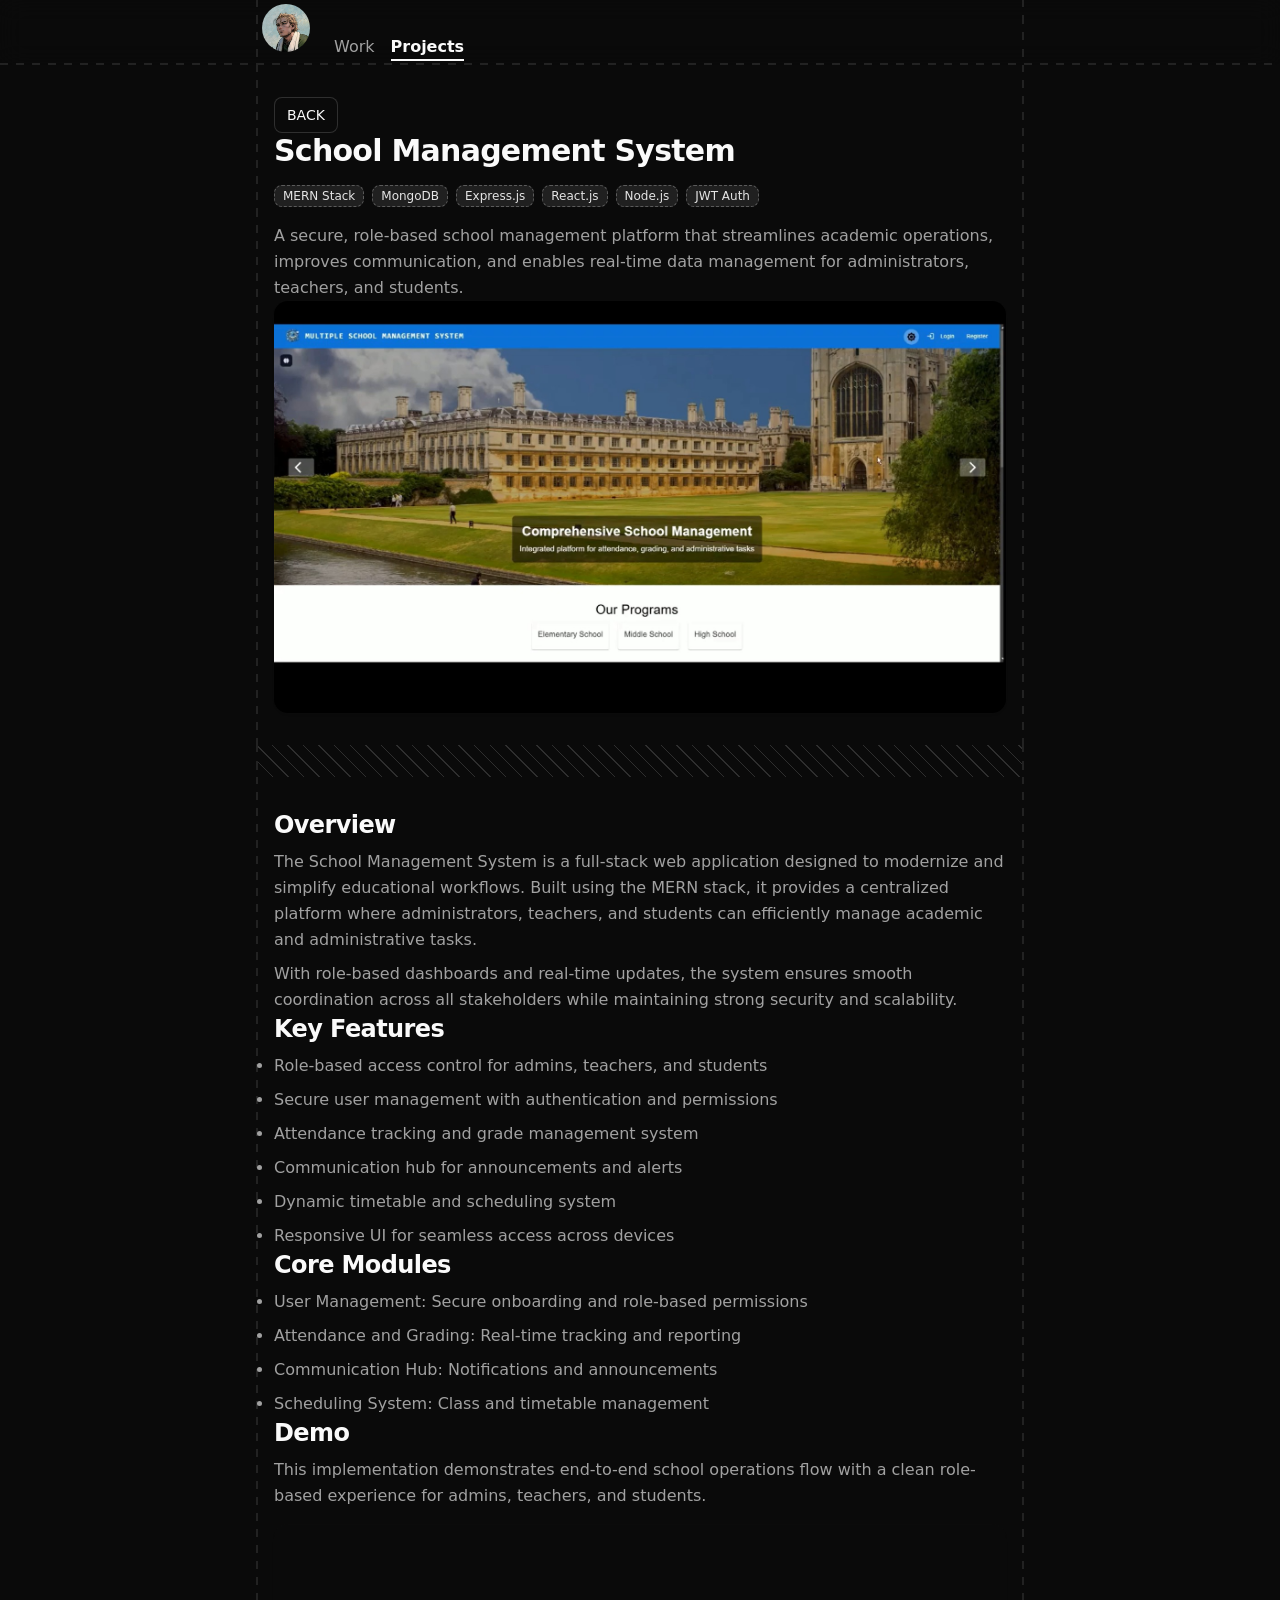
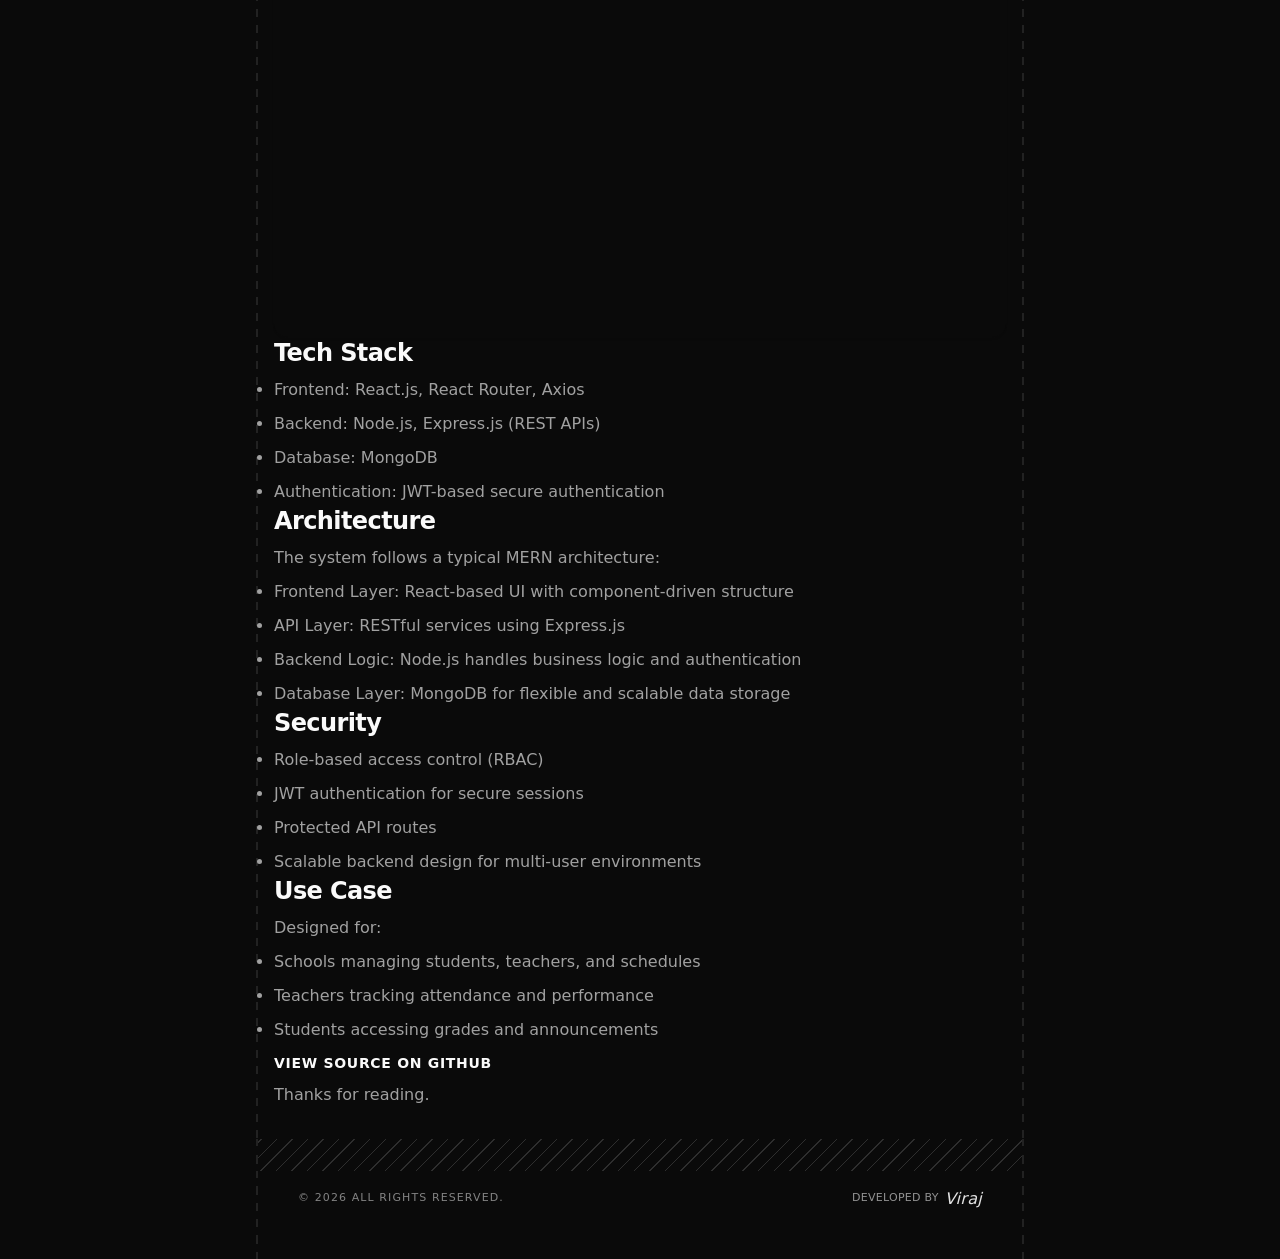
==== school-management-system.html @ d3601e96 "h" ====
﻿<!doctype html>
<html lang="en" class="dark">
<head>
  <meta charset="UTF-8" />
  <meta name="viewport" content="width=device-width, initial-scale=1.0" />
  <title>School Management System | Case Study</title>
  <link rel="stylesheet" href="./_next/static/chunks/a0b381fa0782d30a.css" />
</head>
<body class="font-mono">
  <nav class="bg-background/60 sticky top-0 z-50 w-full font-mono backdrop-blur-md">
    <div class="mx-auto max-w-3xl flex items-center justify-between p-1 md:items-baseline" style="border-left-width:2px;border-right-width:2px;border-left-style:solid;border-right-style:solid;border-image:repeating-linear-gradient(180deg,var(--border) 0 8px,transparent 8px 16px) 1">
      <div class="typography not-typography:max-w-none flex items-baseline gap-6">
        <a aria-label="Home" class="not-typography h-12 w-12 overflow-hidden rounded-full" href="./index.html">
          <img alt="Profile picture" width="45" height="45" decoding="async" class="h-full w-full object-cover" style="color:transparent" src="./Thorfinn%20(1).jpg" />
        </a>
        <div class="not-typography hidden items-center gap-4 md:flex">
          <a class="hover:text-foreground/80 relative text-base no-underline transition-colors text-muted-foreground" href="./work.html">Work</a>
          <a class="hover:text-foreground/80 relative text-base no-underline transition-colors text-foreground font-semibold" href="./index.html">Projects<span class="bg-foreground absolute -bottom-0.5 left-0 h-0.5 w-full"></span></a>
        </div>
      </div>
    </div>
    <div class="shrink-0 w-full" style="border-width:1px;border-style:solid;border-image:repeating-linear-gradient(90deg,var(--color-border) 0 8px,transparent 8px 16px) 1"></div>
  </nav>

  <main class="font-mono">
    <div class="mx-auto max-w-3xl p-4" style="border-left-width:2px;border-right-width:2px;border-left-style:solid;border-right-style:solid;border-image:repeating-linear-gradient(180deg,var(--border) 0 8px,transparent 8px 16px) 1">
      <section class="py-4 space-y-6">
        <div class="flex flex-wrap items-center gap-3">
          <a class="inline-flex items-center justify-center whitespace-nowrap rounded-md text-sm font-medium border border-input bg-background hover:bg-accent hover:text-accent-foreground h-9 px-3" href="./index.html">BACK</a>
        </div>

        <div class="space-y-4">
          <h1 class="text-3xl font-bold tracking-tight">School Management System</h1>
          <div class="flex flex-wrap gap-2">
            <span class="inline-flex items-center rounded-md px-2 py-0.5 bg-primary/10 text-primary text-xs font-medium border-primary/30 border border-dashed">MERN Stack</span>
            <span class="inline-flex items-center rounded-md px-2 py-0.5 bg-primary/10 text-primary text-xs font-medium border-primary/30 border border-dashed">MongoDB</span>
            <span class="inline-flex items-center rounded-md px-2 py-0.5 bg-primary/10 text-primary text-xs font-medium border-primary/30 border border-dashed">Express.js</span>
            <span class="inline-flex items-center rounded-md px-2 py-0.5 bg-primary/10 text-primary text-xs font-medium border-primary/30 border border-dashed">React.js</span>
            <span class="inline-flex items-center rounded-md px-2 py-0.5 bg-primary/10 text-primary text-xs font-medium border-primary/30 border border-dashed">Node.js</span>
            <span class="inline-flex items-center rounded-md px-2 py-0.5 bg-primary/10 text-primary text-xs font-medium border-primary/30 border border-dashed">JWT Auth</span>
          </div>
          <p class="text-muted-foreground leading-relaxed">A secure, role-based school management platform that streamlines academic operations, improves communication, and enables real-time data management for administrators, teachers, and students.</p>
        </div>

        <div class="relative aspect-video overflow-hidden rounded-xl shadow-[0px_2px_3px_-1px_rgba(0,0,0,0.1),0px_1px_0px_0px_rgba(25,28,33,0.02),0px_0px_0px_1px_rgba(25,28,33,0.08)]">
          <img src="./WhatsApp%20Image%202026-04-07%20at%2018.15.05.jpeg" alt="School Management System" class="h-full w-full object-cover" />
        </div>
      </section>
    </div>

    <div class="mx-auto max-w-3xl p-4 relative" style="border-left-width:2px;border-right-width:2px;border-left-style:solid;border-right-style:solid;border-image:repeating-linear-gradient(180deg,var(--border) 0 8px,transparent 8px 16px) 1">
      <div class="absolute inset-0" style="background-image:repeating-linear-gradient(45deg, transparent, transparent 10px, currentcolor 10px, currentcolor 11px);opacity:0.15"></div>
    </div>

    <div class="mx-auto max-w-3xl p-4" style="border-left-width:2px;border-right-width:2px;border-left-style:solid;border-right-style:solid;border-image:repeating-linear-gradient(180deg,var(--border) 0 8px,transparent 8px 16px) 1">
      <section class="py-4 space-y-10">
        <div>
          <h2 class="text-2xl font-semibold tracking-tight">Overview</h2>
          <p class="text-muted-foreground mt-2 leading-relaxed">The School Management System is a full-stack web application designed to modernize and simplify educational workflows. Built using the MERN stack, it provides a centralized platform where administrators, teachers, and students can efficiently manage academic and administrative tasks.</p>
          <p class="text-muted-foreground mt-2 leading-relaxed">With role-based dashboards and real-time updates, the system ensures smooth coordination across all stakeholders while maintaining strong security and scalability.</p>
        </div>

        <div>
          <h2 class="text-2xl font-semibold tracking-tight">Key Features</h2>
          <ul class="text-muted-foreground mt-2 list-disc space-y-2 pl-5 leading-relaxed">
            <li>Role-based access control for admins, teachers, and students</li>
            <li>Secure user management with authentication and permissions</li>
            <li>Attendance tracking and grade management system</li>
            <li>Communication hub for announcements and alerts</li>
            <li>Dynamic timetable and scheduling system</li>
            <li>Responsive UI for seamless access across devices</li>
          </ul>
        </div>

        <div>
          <h2 class="text-2xl font-semibold tracking-tight">Core Modules</h2>
          <ul class="text-muted-foreground mt-2 list-disc space-y-2 pl-5 leading-relaxed">
            <li>User Management: Secure onboarding and role-based permissions</li>
            <li>Attendance and Grading: Real-time tracking and reporting</li>
            <li>Communication Hub: Notifications and announcements</li>
            <li>Scheduling System: Class and timetable management</li>
          </ul>
        </div>

        <div>
          <h2 class="text-2xl font-semibold tracking-tight">Demo</h2>
          <p class="text-muted-foreground mt-2 leading-relaxed">This implementation demonstrates end-to-end school operations flow with a clean role-based experience for admins, teachers, and students.</p>
          <div class="mt-4 relative aspect-video overflow-hidden rounded-xl shadow-[0px_2px_3px_-1px_rgba(0,0,0,0.1),0px_1px_0px_0px_rgba(25,28,33,0.02),0px_0px_0px_1px_rgba(25,28,33,0.08)]">
            <iframe
              class="h-full w-full"
              src="https://www.youtube.com/embed/QhekqdrBsCc"
              title="School Management System Demo"
              frameborder="0"
              allow="accelerometer; autoplay; clipboard-write; encrypted-media; gyroscope; picture-in-picture; web-share"
              allowfullscreen
              loading="lazy"
            ></iframe>
          </div>
        </div>

        <div>
          <h2 class="text-2xl font-semibold tracking-tight">Tech Stack</h2>
          <ul class="text-muted-foreground mt-2 list-disc space-y-2 pl-5 leading-relaxed">
            <li>Frontend: React.js, React Router, Axios</li>
            <li>Backend: Node.js, Express.js (REST APIs)</li>
            <li>Database: MongoDB</li>
            <li>Authentication: JWT-based secure authentication</li>
          </ul>
        </div>

        <div>
          <h2 class="text-2xl font-semibold tracking-tight">Architecture</h2>
          <p class="text-muted-foreground mt-2 leading-relaxed">The system follows a typical MERN architecture:</p>
          <ul class="text-muted-foreground mt-2 list-disc space-y-2 pl-5 leading-relaxed">
            <li>Frontend Layer: React-based UI with component-driven structure</li>
            <li>API Layer: RESTful services using Express.js</li>
            <li>Backend Logic: Node.js handles business logic and authentication</li>
            <li>Database Layer: MongoDB for flexible and scalable data storage</li>
          </ul>
        </div>

        <div>
          <h2 class="text-2xl font-semibold tracking-tight">Security</h2>
          <ul class="text-muted-foreground mt-2 list-disc space-y-2 pl-5 leading-relaxed">
            <li>Role-based access control (RBAC)</li>
            <li>JWT authentication for secure sessions</li>
            <li>Protected API routes</li>
            <li>Scalable backend design for multi-user environments</li>
          </ul>
        </div>

        <div>
          <h2 class="text-2xl font-semibold tracking-tight">Use Case</h2>
          <p class="text-muted-foreground mt-2 leading-relaxed">Designed for:</p>
          <ul class="text-muted-foreground mt-2 list-disc space-y-2 pl-5 leading-relaxed">
            <li>Schools managing students, teachers, and schedules</li>
            <li>Teachers tracking attendance and performance</li>
            <li>Students accessing grades and announcements</li>
          </ul>
        </div>

        <div class="pt-2">
          <a class="text-foreground hover:text-muted-foreground inline-flex items-center gap-2 text-sm font-bold tracking-wider uppercase decoration-2 underline-offset-4 hover:underline" href="https://github.com/vsu1833/MERN-institute-management" target="_blank" rel="noopener noreferrer">View Source on GitHub</a>
          <p class="text-muted-foreground mt-2">Thanks for reading.</p>
        </div>
      </section>
    </div>

    <div class="mx-auto max-w-3xl p-4 relative" style="border-left-width:2px;border-right-width:2px;border-left-style:solid;border-right-style:solid;border-image:repeating-linear-gradient(180deg,var(--border) 0 8px,transparent 8px 16px) 1">
      <div class="absolute inset-0" style="background-image:repeating-linear-gradient(-45deg, transparent, transparent 10px, currentcolor 10px, currentcolor 11px);opacity:0.15"></div>
    </div>

    <div class="mx-auto max-w-3xl p-4" style="border-left-width:2px;border-right-width:2px;border-left-style:solid;border-right-style:solid;border-image:repeating-linear-gradient(180deg,var(--border) 0 8px,transparent 8px 16px) 1">
      <footer class="text-muted-foreground flex flex-col items-center justify-between gap-4 px-4 pb-8 text-[11px] tracking-wide transition-colors md:flex-row md:px-6">
        <p class="tracking-widest uppercase opacity-80">© 2026 All rights reserved.</p>
        <div class="flex items-center gap-1.5 uppercase opacity-90 transition-opacity hover:opacity-100">
          <span class="font-light">Developed by</span>
          <span class="text-foreground text-[16px] font-medium capitalize italic">Viraj</span>
        </div>
      </footer>
    </div>
  </main>
</body>
</html>
---- _next/static/chunks/a0b381fa0782d30a.css ----
@layer properties{@supports (((-webkit-hyphens:none)) and (not (margin-trim:inline))) or ((-moz-orient:inline) and (not (color:rgb(from red r g b)))){*,:before,:after,::backdrop{--tw-translate-x:0;--tw-translate-y:0;--tw-translate-z:0;--tw-scale-x:1;--tw-scale-y:1;--tw-scale-z:1;--tw-rotate-x:initial;--tw-rotate-y:initial;--tw-rotate-z:initial;--tw-skew-x:initial;--tw-skew-y:initial;--tw-space-y-reverse:0;--tw-space-x-reverse:0;--tw-border-style:solid;--tw-gradient-position:initial;--tw-gradient-from:#0000;--tw-gradient-via:#0000;--tw-gradient-to:#0000;--tw-gradient-stops:initial;--tw-gradient-via-stops:initial;--tw-gradient-from-position:0%;--tw-gradient-via-position:50%;--tw-gradient-to-position:100%;--tw-leading:initial;--tw-font-weight:initial;--tw-tracking:initial;--tw-ordinal:initial;--tw-slashed-zero:initial;--tw-numeric-figure:initial;--tw-numeric-spacing:initial;--tw-numeric-fraction:initial;--tw-shadow:0 0 #0000;--tw-shadow-color:initial;--tw-shadow-alpha:100%;--tw-inset-shadow:0 0 #0000;--tw-inset-shadow-color:initial;--tw-inset-shadow-alpha:100%;--tw-ring-color:initial;--tw-ring-shadow:0 0 #0000;--tw-inset-ring-color:initial;--tw-inset-ring-shadow:0 0 #0000;--tw-ring-inset:initial;--tw-ring-offset-width:0px;--tw-ring-offset-color:#fff;--tw-ring-offset-shadow:0 0 #0000;--tw-outline-style:solid;--tw-blur:initial;--tw-brightness:initial;--tw-contrast:initial;--tw-grayscale:initial;--tw-hue-rotate:initial;--tw-invert:initial;--tw-opacity:initial;--tw-saturate:initial;--tw-sepia:initial;--tw-drop-shadow:initial;--tw-drop-shadow-color:initial;--tw-drop-shadow-alpha:100%;--tw-drop-shadow-size:initial;--tw-backdrop-blur:initial;--tw-backdrop-brightness:initial;--tw-backdrop-contrast:initial;--tw-backdrop-grayscale:initial;--tw-backdrop-hue-rotate:initial;--tw-backdrop-invert:initial;--tw-backdrop-opacity:initial;--tw-backdrop-saturate:initial;--tw-backdrop-sepia:initial;--tw-duration:initial;--tw-ease:initial;--tw-content:"";--tw-animation-delay:0s;--tw-animation-direction:normal;--tw-animation-duration:initial;--tw-animation-fill-mode:none;--tw-animation-iteration-count:1;--tw-enter-blur:0;--tw-enter-opacity:1;--tw-enter-rotate:0;--tw-enter-scale:1;--tw-enter-translate-x:0;--tw-enter-translate-y:0;--tw-exit-blur:0;--tw-exit-opacity:1;--tw-exit-rotate:0;--tw-exit-scale:1;--tw-exit-translate-x:0;--tw-exit-translate-y:0}}}@layer theme{:root,:host{--font-sans:var(--font-sans);--font-mono:var(--font-geist-mono);--color-red-500:#fb2c36;--color-yellow-200:#fff085;--color-yellow-300:#ffe02a;--color-yellow-500:#edb200;--color-green-500:#00c758;--color-emerald-400:#00d294;--color-emerald-500:#00bb7f;--color-blue-500:#3080ff;--color-violet-500:#8d54ff;--color-zinc-50:#fafafa;--color-zinc-300:#d4d4d8;--color-zinc-400:#9f9fa9;--color-zinc-600:#52525c;--color-zinc-700:#3f3f46;--color-zinc-800:#27272a;--color-zinc-900:#18181b;--color-zinc-950:#09090b;--color-neutral-200:#e5e5e5;--color-neutral-400:#a1a1a1;--color-neutral-500:#737373;--color-neutral-600:#525252;--color-neutral-800:#262626;--color-neutral-900:#171717;--color-black:#000;--color-white:#fff;--spacing:.25rem;--container-xs:20rem;--container-sm:24rem;--container-md:28rem;--container-lg:32rem;--container-3xl:48rem;--container-4xl:56rem;--text-xs:.75rem;--text-xs--line-height:calc(1/.75);--text-sm:.875rem;--text-sm--line-height:calc(1.25/.875);--text-base:1rem;--text-base--line-height:calc(1.5/1);--text-lg:1.125rem;--text-lg--line-height:calc(1.75/1.125);--text-xl:1.25rem;--text-xl--line-height:calc(1.75/1.25);--text-2xl:1.5rem;--text-2xl--line-height:calc(2/1.5);--text-3xl:1.875rem;--text-3xl--line-height:calc(2.25/1.875);--text-4xl:2.25rem;--text-4xl--line-height:calc(2.5/2.25);--text-5xl:3rem;--text-5xl--line-height:1;--text-6xl:3.75rem;--text-6xl--line-height:1;--text-8xl:6rem;--text-8xl--line-height:1;--font-weight-light:300;--font-weight-normal:400;--font-weight-medium:500;--font-weight-semibold:600;--font-weight-bold:700;--font-weight-black:900;--tracking-tight:-.025em;--tracking-wide:.025em;--tracking-wider:.05em;--tracking-widest:.1em;--leading-tight:1.25;--leading-snug:1.375;--leading-normal:1.5;--leading-relaxed:1.625;--radius-xs:.125rem;--ease-in-out:cubic-bezier(.4,0,.2,1);--animate-spin:spin 1s linear infinite;--animate-ping:ping 1s cubic-bezier(0,0,.2,1)infinite;--animate-pulse:pulse 2s cubic-bezier(.4,0,.6,1)infinite;--blur-md:12px;--blur-lg:16px;--blur-3xl:64px;--aspect-video:16/9;--default-transition-duration:.15s;--default-transition-timing-function:cubic-bezier(.4,0,.2,1);--default-font-family:var(--font-sans);--default-mono-font-family:var(--font-geist-mono);--color-foreground:var(--foreground);--color-border:var(--border);--color-muted-foreground:var(--muted-foreground);--color-muted:var(--muted);--color-primary:var(--primary)}@supports (color:lab(0% 0 0)){:root,:host{--color-red-500:lab(55.4814% 75.0732 48.8528);--color-yellow-200:lab(94.3433% -5.00429 52.9663);--color-yellow-300:lab(89.7033% -.480294 84.4917);--color-yellow-500:lab(76.3898% 14.5258 98.4589);--color-green-500:lab(70.5521% -66.5147 45.8073);--color-emerald-400:lab(75.0771% -60.7313 19.4147);--color-emerald-500:lab(66.9756% -58.27 19.5419);--color-blue-500:lab(54.1736% 13.3369 -74.6839);--color-violet-500:lab(49.9355% 55.1776 -81.8963);--color-zinc-50:lab(98.26% 0 0);--color-zinc-300:lab(84.9837% .601262 -2.17986);--color-zinc-400:lab(65.6464% 1.53497 -5.42429);--color-zinc-600:lab(35.1166% 1.78212 -6.1173);--color-zinc-700:lab(26.8019% 1.35387 -4.68303);--color-zinc-800:lab(15.7305% .613764 -2.16959);--color-zinc-900:lab(8.30603% .618205 -2.16572);--color-zinc-950:lab(2.51107% .242703 -.886115);--color-neutral-200:lab(90.952% 0 -.0000119209);--color-neutral-400:lab(66.128% -.0000298023 .0000119209);--color-neutral-500:lab(48.496% 0 0);--color-neutral-600:lab(34.924% 0 0);--color-neutral-800:lab(15.204% 0 -.00000596046);--color-neutral-900:lab(7.78201% -.0000149012 0)}}}@layer base{*,:after,:before,::backdrop{box-sizing:border-box;border:0 solid;margin:0;padding:0}::file-selector-button{box-sizing:border-box;border:0 solid;margin:0;padding:0}html,:host{-webkit-text-size-adjust:100%;tab-size:4;line-height:1.5;font-family:var(--default-font-family,ui-sans-serif,system-ui,sans-serif,"Apple Color Emoji","Segoe UI Emoji","Segoe UI Symbol","Noto Color Emoji");font-feature-settings:var(--default-font-feature-settings,normal);font-variation-settings:var(--default-font-variation-settings,normal);-webkit-tap-highlight-color:transparent}hr{height:0;color:inherit;border-top-width:1px}abbr:where([title]){-webkit-text-decoration:underline dotted;text-decoration:underline dotted}h1,h2,h3,h4,h5,h6{font-size:inherit;font-weight:inherit}a{color:inherit;-webkit-text-decoration:inherit;-webkit-text-decoration:inherit;-webkit-text-decoration:inherit;-webkit-text-decoration:inherit;text-decoration:inherit}b,strong{font-weight:bolder}code,kbd,samp,pre{font-family:var(--default-mono-font-family,ui-monospace,SFMono-Regular,Menlo,Monaco,Consolas,"Liberation Mono","Courier New",monospace);font-feature-settings:var(--default-mono-font-feature-settings,normal);font-variation-settings:var(--default-mono-font-variation-settings,normal);font-size:1em}small{font-size:80%}sub,sup{vertical-align:baseline;font-size:75%;line-height:0;position:relative}sub{bottom:-.25em}sup{top:-.5em}table{text-indent:0;border-color:inherit;border-collapse:collapse}:-moz-focusring{outline:auto}progress{vertical-align:baseline}summary{display:list-item}ol,ul,menu{list-style:none}img,svg,video,canvas,audio,iframe,embed,object{vertical-align:middle;display:block}img,video{max-width:100%;height:auto}button,input,select,optgroup,textarea{font:inherit;font-feature-settings:inherit;font-variation-settings:inherit;letter-spacing:inherit;color:inherit;opacity:1;background-color:#0000;border-radius:0}::file-selector-button{font:inherit;font-feature-settings:inherit;font-variation-settings:inherit;letter-spacing:inherit;color:inherit;opacity:1;background-color:#0000;border-radius:0}:where(select:is([multiple],[size])) optgroup{font-weight:bolder}:where(select:is([multiple],[size])) optgroup option{padding-inline-start:20px}::file-selector-button{margin-inline-end:4px}::placeholder{opacity:1}@supports (not ((-webkit-appearance:-apple-pay-button))) or (contain-intrinsic-size:1px){::placeholder{color:currentColor}@supports (color:color-mix(in lab, red, red)){::placeholder{color:color-mix(in oklab,currentcolor 50%,transparent)}}}textarea{resize:vertical}::-webkit-search-decoration{-webkit-appearance:none}::-webkit-date-and-time-value{min-height:1lh;text-align:inherit}::-webkit-datetime-edit{display:inline-flex}::-webkit-datetime-edit-fields-wrapper{padding:0}::-webkit-datetime-edit{padding-block:0}::-webkit-datetime-edit-year-field{padding-block:0}::-webkit-datetime-edit-month-field{padding-block:0}::-webkit-datetime-edit-day-field{padding-block:0}::-webkit-datetime-edit-hour-field{padding-block:0}::-webkit-datetime-edit-minute-field{padding-block:0}::-webkit-datetime-edit-second-field{padding-block:0}::-webkit-datetime-edit-millisecond-field{padding-block:0}::-webkit-datetime-edit-meridiem-field{padding-block:0}::-webkit-calendar-picker-indicator{line-height:1}:-moz-ui-invalid{box-shadow:none}button,input:where([type=button],[type=reset],[type=submit]){appearance:button}::file-selector-button{appearance:button}::-webkit-inner-spin-button{height:auto}::-webkit-outer-spin-button{height:auto}[hidden]:where(:not([hidden=until-found])){display:none!important}*{border-color:var(--border);outline-color:var(--ring)}@supports (color:color-mix(in lab, red, red)){*{outline-color:color-mix(in oklab,var(--ring)50%,transparent)}}body{background-color:var(--background);color:var(--foreground)}.typography{max-width:65ch;color:var(--color-foreground)}.typography h1:not(.not-typography h1){scroll-margin:calc(var(--spacing)*20);font-size:var(--text-4xl);line-height:var(--text-4xl--line-height);letter-spacing:var(--tracking-tight);font-weight:800}.typography h2:not(.not-typography h2){scroll-margin:calc(var(--spacing)*20);border-bottom:1px solid var(--color-border);padding-bottom:calc(var(--spacing)*2);font-size:var(--text-3xl);line-height:var(--text-3xl--line-height);letter-spacing:var(--tracking-tight);margin-top:calc(var(--spacing)*12);font-weight:600}.typography h2:not(.not-typography h2):first-child{margin-top:0}.typography h3:not(.not-typography h3){scroll-margin:calc(var(--spacing)*20);font-size:var(--text-2xl);line-height:var(--text-2xl--line-height);letter-spacing:var(--tracking-tight);margin-top:calc(var(--spacing)*12);font-weight:600}.typography h3:not(.not-typography h3):first-child{margin-top:0}.typography h4:not(.not-typography h4){scroll-margin:calc(var(--spacing)*20);font-size:var(--text-xl);line-height:var(--text-xl--line-height);letter-spacing:var(--tracking-tight);margin-top:calc(var(--spacing)*12);font-weight:600}.typography h4:not(.not-typography h4):first-child{margin-top:0}.typography h5:not(.not-typography h5){scroll-margin:calc(var(--spacing)*20);font-size:var(--text-lg);line-height:var(--text-lg--line-height);letter-spacing:var(--tracking-tight);margin-top:calc(var(--spacing)*12);font-weight:600}.typography h5:not(.not-typography h5):first-child{margin-top:0}.typography h6:not(.not-typography h6){scroll-margin:calc(var(--spacing)*20);font-size:var(--text-base);line-height:var(--text-base--line-height);letter-spacing:var(--tracking-tight);margin-top:calc(var(--spacing)*12);font-weight:600}.typography h6:not(.not-typography h6):first-child,.typography h1:not(.not-typography h1)+p,.typography h2:not(.not-typography h2)+p,.typography h3:not(.not-typography h3)+p,.typography h4:not(.not-typography h4)+p,.typography h5:not(.not-typography h5)+p,.typography h6:not(.not-typography h6)+p{margin-top:0}.typography p:not(.not-typography p){line-height:1.75}.typography p:not(.not-typography p):not(:first-child){margin-top:calc(var(--spacing)*6)}.typography li:not(.not-typography li){line-height:1.75}.typography a:not(.not-typography a){color:var(--color-primary);text-underline-offset:var(--spacing);font-weight:500;text-decoration:underline}.typography blockquote:not(.not-typography blockquote){margin-top:calc(var(--spacing)*6);border-left:2px solid var(--color-border);padding-left:calc(var(--spacing)*6);font-style:italic}.typography table:not(.not-typography table){margin-top:calc(var(--spacing)*6);margin-bottom:calc(var(--spacing)*6);width:100%;overflow-y:auto}.typography table:not(.not-typography table) thead tr{border-top:1px solid var(--color-border);margin:0;padding:0}.typography table:not(.not-typography table) thead tr:nth-child(2n){background-color:var(--color-muted)}.typography table:not(.not-typography table) th{border:1px solid var(--color-border);padding:calc(var(--spacing)*2)calc(var(--spacing)*4);text-align:left;font-weight:700}.typography table:not(.not-typography table) th[align=center]{text-align:center}.typography table:not(.not-typography table) th[align=right]{text-align:right}.typography table:not(.not-typography table) tbody tr{border-top:1px solid var(--color-border);margin:0;padding:0}.typography table:not(.not-typography table) tbody tr:nth-child(2n){background-color:var(--color-muted)}.typography table:not(.not-typography table) td{border:1px solid var(--color-border);padding:calc(var(--spacing)*2)calc(var(--spacing)*4);text-align:left}.typography table:not(.not-typography table) td[align=center]{text-align:center}.typography table:not(.not-typography table) td[align=right]{text-align:right}.typography ul:not(.not-typography ul){margin-top:calc(var(--spacing)*6);margin-left:calc(var(--spacing)*6);list-style:outside}.typography ul:not(.not-typography ul)>li{margin-top:calc(var(--spacing)*2)}.typography ul:not(.not-typography ul) p{margin-top:0;margin-bottom:0;display:inline}.typography ol:not(.not-typography ol){margin-top:calc(var(--spacing)*6);margin-left:calc(var(--spacing)*6);list-style:decimal}.typography ol:not(.not-typography ol)>li{margin-top:calc(var(--spacing)*2)}.typography ol:not(.not-typography ol) p{margin-top:0;margin-bottom:0;display:inline}.typography pre:not(.not-typography pre){background-color:var(--color-muted);border-radius:calc(var(--radius) - 2px);padding:calc(var(--spacing)*4);margin-top:calc(var(--spacing)*6);margin-bottom:calc(var(--spacing)*6);font-size:var(--text-sm);line-height:var(--text-sm--line-height);overflow-y:auto}.typography code:not(pre code):not(.not-typography code){border-radius:var(--radius);background-color:var(--color-muted);padding:calc(var(--spacing)*.2)calc(var(--spacing)*.3);font-family:var(--font-mono);font-size:var(--text-sm);line-height:var(--text-sm--line-height);font-weight:600;position:relative}.typography .lead:not(.not-typography .lead){font-size:var(--text-xl);line-height:var(--text-xl--line-height);color:var(--color-muted-foreground)}.typography .large:not(.not-typography .large){font-size:var(--text-lg);line-height:var(--text-lg--line-height);font-weight:600}.typography .small:not(.not-typography .small){font-size:var(--text-sm);font-weight:500;line-height:1}.typography .muted:not(.not-typography .muted){font-size:var(--text-sm);line-height:var(--text-sm--line-height);color:var(--color-muted-foreground)}.typography img:not(.not-typography img),.typography picture:not(.not-typography picture),.typography video:not(.not-typography video){margin-top:calc(var(--spacing)*6);margin-bottom:calc(var(--spacing)*6)}.typography picture>img:not(.not-typography picture>img){margin-top:0;margin-bottom:0}.typography kbd:not(.not-typography kbd){border-radius:calc(var(--radius) - 2px);background-color:var(--color-muted);padding:calc(var(--spacing)*.5)calc(var(--spacing)*1.5);font-size:var(--text-xs);line-height:var(--text-xs--line-height);font-weight:600}.typography hr{margin-top:calc(var(--spacing)*10);margin-bottom:calc(var(--spacing)*10)}.typography dl:not(.not-typography dl){margin-top:calc(var(--spacing)*6);margin-bottom:calc(var(--spacing)*6)}.typography dl:not(.not-typography dl) dt{margin-top:calc(var(--spacing)*6);letter-spacing:var(--tracking-tight);font-weight:600}.typography dl:not(.not-typography dl) dt:first-child{margin-top:0}.typography details:not(.not-typography details){margin-top:calc(var(--spacing)*6)}.typography details:not(.not-typography details) summary{cursor:pointer;margin-top:calc(var(--spacing)*6);letter-spacing:var(--tracking-tight);font-weight:600}.typography details:not(.not-typography details) p:first-of-type{margin-top:calc(var(--spacing)*2)}.typography mark:not(.not-typography mark){background-color:var(--color-yellow-300)}.typography small:not(.not-typography small){font-size:var(--text-xs);line-height:1}@media (min-width:1024px){.typography h1:not(.not-typography h1){font-size:var(--text-5xl);line-height:var(--text-5xl--line-height)}}}@layer components;@layer utilities{.\@container\/field-group{container:field-group/inline-size}.pointer-events-none{pointer-events:none}.invisible{visibility:hidden}.visible{visibility:visible}.sr-only{clip-path:inset(50%);white-space:nowrap;border-width:0;width:1px;height:1px;margin:-1px;padding:0;position:absolute;overflow:hidden}.absolute{position:absolute}.fixed{position:fixed}.relative{position:relative}.static{position:static}.sticky{position:sticky}.-inset-8{inset:calc(var(--spacing)*-8)}.inset-0{inset:calc(var(--spacing)*0)}.inset-x-0{inset-inline:calc(var(--spacing)*0)}.inset-y-0{inset-block:calc(var(--spacing)*0)}.-top-12{top:calc(var(--spacing)*-12)}.top-0{top:calc(var(--spacing)*0)}.top-1\.5{top:calc(var(--spacing)*1.5)}.top-1\/2{top:50%}.top-1\/4{top:25%}.top-3{top:calc(var(--spacing)*3)}.top-3\.5{top:calc(var(--spacing)*3.5)}.top-3\/4{top:75%}.top-4{top:calc(var(--spacing)*4)}.top-\[1px\]{top:1px}.top-\[50\%\]{top:50%}.top-\[60\%\]{top:60%}.top-full{top:100%}.-right-12{right:calc(var(--spacing)*-12)}.right-0{right:calc(var(--spacing)*0)}.right-1{right:calc(var(--spacing)*1)}.right-1\/4{right:25%}.right-3{right:calc(var(--spacing)*3)}.right-4{right:calc(var(--spacing)*4)}.-bottom-0\.5{bottom:calc(var(--spacing)*-.5)}.-bottom-12{bottom:calc(var(--spacing)*-12)}.bottom-0{bottom:calc(var(--spacing)*0)}.bottom-1\/4{bottom:25%}.-left-12{left:calc(var(--spacing)*-12)}.left-0{left:calc(var(--spacing)*0)}.left-1\/2{left:50%}.left-1\/3{left:33.3333%}.left-1\/4{left:25%}.left-2{left:calc(var(--spacing)*2)}.left-\[50\%\]{left:50%}.isolate{isolation:isolate}.-z-10{z-index:calc(10*-1)}.z-0{z-index:0}.z-1{z-index:1}.z-10{z-index:10}.z-20{z-index:20}.z-50{z-index:50}.z-\[1\]{z-index:1}.order-first{order:-9999}.order-last{order:9999}.container{width:100%}@media (min-width:40rem){.container{max-width:40rem}}@media (min-width:48rem){.container{max-width:48rem}}@media (min-width:64rem){.container{max-width:64rem}}@media (min-width:80rem){.container{max-width:80rem}}@media (min-width:96rem){.container{max-width:96rem}}.\!m-0{margin:calc(var(--spacing)*0)!important}.-mx-1{margin-inline:calc(var(--spacing)*-1)}.mx-0\.5{margin-inline:calc(var(--spacing)*.5)}.mx-1{margin-inline:calc(var(--spacing)*1)}.mx-2{margin-inline:calc(var(--spacing)*2)}.mx-3\.5{margin-inline:calc(var(--spacing)*3.5)}.mx-auto{margin-inline:auto}.-my-2{margin-block:calc(var(--spacing)*-2)}.my-0{margin-block:calc(var(--spacing)*0)}.my-0\.5{margin-block:calc(var(--spacing)*.5)}.my-0\.75{margin-block:calc(var(--spacing)*.75)}.my-1{margin-block:calc(var(--spacing)*1)}.prose{color:var(--tw-prose-body);max-width:65ch}.prose :where(p):not(:where([class~=not-prose],[class~=not-prose] *)){margin-top:1.25em;margin-bottom:1.25em}.prose :where([class~=lead]):not(:where([class~=not-prose],[class~=not-prose] *)){color:var(--tw-prose-lead);margin-top:1.2em;margin-bottom:1.2em;font-size:1.25em;line-height:1.6}.prose :where(a):not(:where([class~=not-prose],[class~=not-prose] *)){color:var(--tw-prose-links);font-weight:500;text-decoration:underline}.prose :where(strong):not(:where([class~=not-prose],[class~=not-prose] *)){color:var(--tw-prose-bold);font-weight:600}.prose :where(a strong):not(:where([class~=not-prose],[class~=not-prose] *)),.prose :where(blockquote strong):not(:where([class~=not-prose],[class~=not-prose] *)),.prose :where(thead th strong):not(:where([class~=not-prose],[class~=not-prose] *)){color:inherit}.prose :where(ol):not(:where([class~=not-prose],[class~=not-prose] *)){margin-top:1.25em;margin-bottom:1.25em;padding-inline-start:1.625em;list-style-type:decimal}.prose :where(ol[type=A]):not(:where([class~=not-prose],[class~=not-prose] *)){list-style-type:upper-alpha}.prose :where(ol[type=a]):not(:where([class~=not-prose],[class~=not-prose] *)){list-style-type:lower-alpha}.prose :where(ol[type=A s]):not(:where([class~=not-prose],[class~=not-prose] *)){list-style-type:upper-alpha}.prose :where(ol[type=a s]):not(:where([class~=not-prose],[class~=not-prose] *)){list-style-type:lower-alpha}.prose :where(ol[type=I]):not(:where([class~=not-prose],[class~=not-prose] *)){list-style-type:upper-roman}.prose :where(ol[type=i]):not(:where([class~=not-prose],[class~=not-prose] *)){list-style-type:lower-roman}.prose :where(ol[type=I s]):not(:where([class~=not-prose],[class~=not-prose] *)){list-style-type:upper-roman}.prose :where(ol[type=i s]):not(:where([class~=not-prose],[class~=not-prose] *)){list-style-type:lower-roman}.prose :where(ol[type="1"]):not(:where([class~=not-prose],[class~=not-prose] *)){list-style-type:decimal}.prose :where(ul):not(:where([class~=not-prose],[class~=not-prose] *)){margin-top:1.25em;margin-bottom:1.25em;padding-inline-start:1.625em;list-style-type:disc}.prose :where(ol>li):not(:where([class~=not-prose],[class~=not-prose] *))::marker{color:var(--tw-prose-counters);font-weight:400}.prose :where(ul>li):not(:where([class~=not-prose],[class~=not-prose] *))::marker{color:var(--tw-prose-bullets)}.prose :where(dt):not(:where([class~=not-prose],[class~=not-prose] *)){color:var(--tw-prose-headings);margin-top:1.25em;font-weight:600}.prose :where(hr):not(:where([class~=not-prose],[class~=not-prose] *)){border-color:var(--tw-prose-hr);border-top-width:1px;margin-top:3em;margin-bottom:3em}.prose :where(blockquote):not(:where([class~=not-prose],[class~=not-prose] *)){color:var(--tw-prose-quotes);border-inline-start-width:.25rem;border-inline-start-color:var(--tw-prose-quote-borders);quotes:"“""”""‘""’";margin-top:1.6em;margin-bottom:1.6em;padding-inline-start:1em;font-style:italic;font-weight:500}.prose :where(blockquote p:first-of-type):not(:where([class~=not-prose],[class~=not-prose] *)):before{content:open-quote}.prose :where(blockquote p:last-of-type):not(:where([class~=not-prose],[class~=not-prose] *)):after{content:close-quote}.prose :where(h1):not(:where([class~=not-prose],[class~=not-prose] *)){color:var(--tw-prose-headings);margin-top:0;margin-bottom:.888889em;font-size:2.25em;font-weight:800;line-height:1.11111}.prose :where(h1 strong):not(:where([class~=not-prose],[class~=not-prose] *)){color:inherit;font-weight:900}.prose :where(h2):not(:where([class~=not-prose],[class~=not-prose] *)){color:var(--tw-prose-headings);margin-top:2em;margin-bottom:1em;font-size:1.5em;font-weight:700;line-height:1.33333}.prose :where(h2 strong):not(:where([class~=not-prose],[class~=not-prose] *)){color:inherit;font-weight:800}.prose :where(h3):not(:where([class~=not-prose],[class~=not-prose] *)){color:var(--tw-prose-headings);margin-top:1.6em;margin-bottom:.6em;font-size:1.25em;font-weight:600;line-height:1.6}.prose :where(h3 strong):not(:where([class~=not-prose],[class~=not-prose] *)){color:inherit;font-weight:700}.prose :where(h4):not(:where([class~=not-prose],[class~=not-prose] *)){color:var(--tw-prose-headings);margin-top:1.5em;margin-bottom:.5em;font-weight:600;line-height:1.5}.prose :where(h4 strong):not(:where([class~=not-prose],[class~=not-prose] *)){color:inherit;font-weight:700}.prose :where(img):not(:where([class~=not-prose],[class~=not-prose] *)){margin-top:2em;margin-bottom:2em}.prose :where(picture):not(:where([class~=not-prose],[class~=not-prose] *)){margin-top:2em;margin-bottom:2em;display:block}.prose :where(video):not(:where([class~=not-prose],[class~=not-prose] *)){margin-top:2em;margin-bottom:2em}.prose :where(kbd):not(:where([class~=not-prose],[class~=not-prose] *)){color:var(--tw-prose-kbd);box-shadow:0 0 0 1px var(--tw-prose-kbd-shadows),0 3px 0 var(--tw-prose-kbd-shadows);padding-top:.1875em;padding-inline-end:.375em;padding-bottom:.1875em;border-radius:.3125rem;padding-inline-start:.375em;font-family:inherit;font-size:.875em;font-weight:500}.prose :where(code):not(:where([class~=not-prose],[class~=not-prose] *)){color:var(--tw-prose-code);font-size:.875em;font-weight:600}.prose :where(code):not(:where([class~=not-prose],[class~=not-prose] *)):before,.prose :where(code):not(:where([class~=not-prose],[class~=not-prose] *)):after{content:"`"}.prose :where(a code):not(:where([class~=not-prose],[class~=not-prose] *)),.prose :where(h1 code):not(:where([class~=not-prose],[class~=not-prose] *)){color:inherit}.prose :where(h2 code):not(:where([class~=not-prose],[class~=not-prose] *)){color:inherit;font-size:.875em}.prose :where(h3 code):not(:where([class~=not-prose],[class~=not-prose] *)){color:inherit;font-size:.9em}.prose :where(h4 code):not(:where([class~=not-prose],[class~=not-prose] *)),.prose :where(blockquote code):not(:where([class~=not-prose],[class~=not-prose] *)),.prose :where(thead th code):not(:where([class~=not-prose],[class~=not-prose] *)){color:inherit}.prose :where(pre):not(:where([class~=not-prose],[class~=not-prose] *)){color:var(--tw-prose-pre-code);background-color:var(--tw-prose-pre-bg);padding-top:.857143em;padding-inline-end:1.14286em;padding-bottom:.857143em;border-radius:.375rem;margin-top:1.71429em;margin-bottom:1.71429em;padding-inline-start:1.14286em;font-size:.875em;font-weight:400;line-height:1.71429;overflow-x:auto}.prose :where(pre code):not(:where([class~=not-prose],[class~=not-prose] *)){font-weight:inherit;color:inherit;font-size:inherit;font-family:inherit;line-height:inherit;background-color:#0000;border-width:0;border-radius:0;padding:0}.prose :where(pre code):not(:where([class~=not-prose],[class~=not-prose] *)):before,.prose :where(pre code):not(:where([class~=not-prose],[class~=not-prose] *)):after{content:none}.prose :where(table):not(:where([class~=not-prose],[class~=not-prose] *)){table-layout:auto;width:100%;margin-top:2em;margin-bottom:2em;font-size:.875em;line-height:1.71429}.prose :where(thead):not(:where([class~=not-prose],[class~=not-prose] *)){border-bottom-width:1px;border-bottom-color:var(--tw-prose-th-borders)}.prose :where(thead th):not(:where([class~=not-prose],[class~=not-prose] *)){color:var(--tw-prose-headings);vertical-align:bottom;padding-inline-end:.571429em;padding-bottom:.571429em;padding-inline-start:.571429em;font-weight:600}.prose :where(tbody tr):not(:where([class~=not-prose],[class~=not-prose] *)){border-bottom-width:1px;border-bottom-color:var(--tw-prose-td-borders)}.prose :where(tbody tr:last-child):not(:where([class~=not-prose],[class~=not-prose] *)){border-bottom-width:0}.prose :where(tbody td):not(:where([class~=not-prose],[class~=not-prose] *)){vertical-align:baseline}.prose :where(tfoot):not(:where([class~=not-prose],[class~=not-prose] *)){border-top-width:1px;border-top-color:var(--tw-prose-th-borders)}.prose :where(tfoot td):not(:where([class~=not-prose],[class~=not-prose] *)){vertical-align:top}.prose :where(th,td):not(:where([class~=not-prose],[class~=not-prose] *)){text-align:start}.prose :where(figure>*):not(:where([class~=not-prose],[class~=not-prose] *)){margin-top:0;margin-bottom:0}.prose :where(figcaption):not(:where([class~=not-prose],[class~=not-prose] *)){color:var(--tw-prose-captions);margin-top:.857143em;font-size:.875em;line-height:1.42857}.prose{--tw-prose-body:#364153;--tw-prose-headings:#101828;--tw-prose-lead:#4a5565;--tw-prose-links:#101828;--tw-prose-bold:#101828;--tw-prose-counters:#6a7282;--tw-prose-bullets:#d1d5dc;--tw-prose-hr:#e5e7eb;--tw-prose-quotes:#101828;--tw-prose-quote-borders:#e5e7eb;--tw-prose-captions:#6a7282;--tw-prose-kbd:#101828;--tw-prose-kbd-shadows:#1018281a;--tw-prose-code:#101828;--tw-prose-pre-code:#e5e7eb;--tw-prose-pre-bg:#1e2939;--tw-prose-th-borders:#d1d5dc;--tw-prose-td-borders:#e5e7eb;--tw-prose-invert-body:#d1d5dc;--tw-prose-invert-headings:#fff;--tw-prose-invert-lead:#99a1af;--tw-prose-invert-links:#fff;--tw-prose-invert-bold:#fff;--tw-prose-invert-counters:#99a1af;--tw-prose-invert-bullets:#4a5565;--tw-prose-invert-hr:#364153;--tw-prose-invert-quotes:#f3f4f6;--tw-prose-invert-quote-borders:#364153;--tw-prose-invert-captions:#99a1af;--tw-prose-invert-kbd:#fff;--tw-prose-invert-kbd-shadows:#ffffff1a;--tw-prose-invert-code:#fff;--tw-prose-invert-pre-code:#d1d5dc;--tw-prose-invert-pre-bg:#00000080;--tw-prose-invert-th-borders:#4a5565;--tw-prose-invert-td-borders:#364153;font-size:1rem;line-height:1.75}@supports (color:lab(0% 0 0)){.prose{--tw-prose-body:lab(27.1134% -.956401 -12.3224);--tw-prose-headings:lab(8.11897% .811279 -12.254);--tw-prose-lead:lab(35.6337% -1.58697 -10.8425);--tw-prose-links:lab(8.11897% .811279 -12.254);--tw-prose-bold:lab(8.11897% .811279 -12.254);--tw-prose-counters:lab(47.7841% -.393182 -10.0268);--tw-prose-bullets:lab(85.1236% -.612259 -3.7138);--tw-prose-hr:lab(91.6229% -.159115 -2.26791);--tw-prose-quotes:lab(8.11897% .811279 -12.254);--tw-prose-quote-borders:lab(91.6229% -.159115 -2.26791);--tw-prose-captions:lab(47.7841% -.393182 -10.0268);--tw-prose-kbd:lab(8.11897% .811279 -12.254);--tw-prose-kbd-shadows:lab(8.11897% .811279 -12.254/.1);--tw-prose-code:lab(8.11897% .811279 -12.254);--tw-prose-pre-code:lab(91.6229% -.159115 -2.26791);--tw-prose-pre-bg:lab(16.1051% -1.18239 -11.7533);--tw-prose-th-borders:lab(85.1236% -.612259 -3.7138);--tw-prose-td-borders:lab(91.6229% -.159115 -2.26791);--tw-prose-invert-body:lab(85.1236% -.612259 -3.7138);--tw-prose-invert-lead:lab(65.9269% -.832707 -8.17473);--tw-prose-invert-counters:lab(65.9269% -.832707 -8.17473);--tw-prose-invert-bullets:lab(35.6337% -1.58697 -10.8425);--tw-prose-invert-hr:lab(27.1134% -.956401 -12.3224);--tw-prose-invert-quotes:lab(96.1596% -.0823438 -1.13575);--tw-prose-invert-quote-borders:lab(27.1134% -.956401 -12.3224);--tw-prose-invert-captions:lab(65.9269% -.832707 -8.17473);--tw-prose-invert-pre-code:lab(85.1236% -.612259 -3.7138);--tw-prose-invert-th-borders:lab(35.6337% -1.58697 -10.8425);--tw-prose-invert-td-borders:lab(27.1134% -.956401 -12.3224)}}.prose :where(picture>img):not(:where([class~=not-prose],[class~=not-prose] *)){margin-top:0;margin-bottom:0}.prose :where(li):not(:where([class~=not-prose],[class~=not-prose] *)){margin-top:.5em;margin-bottom:.5em}.prose :where(ol>li):not(:where([class~=not-prose],[class~=not-prose] *)),.prose :where(ul>li):not(:where([class~=not-prose],[class~=not-prose] *)){padding-inline-start:.375em}.prose :where(.prose>ul>li p):not(:where([class~=not-prose],[class~=not-prose] *)){margin-top:.75em;margin-bottom:.75em}.prose :where(.prose>ul>li>p:first-child):not(:where([class~=not-prose],[class~=not-prose] *)){margin-top:1.25em}.prose :where(.prose>ul>li>p:last-child):not(:where([class~=not-prose],[class~=not-prose] *)){margin-bottom:1.25em}.prose :where(.prose>ol>li>p:first-child):not(:where([class~=not-prose],[class~=not-prose] *)){margin-top:1.25em}.prose :where(.prose>ol>li>p:last-child):not(:where([class~=not-prose],[class~=not-prose] *)){margin-bottom:1.25em}.prose :where(ul ul,ul ol,ol ul,ol ol):not(:where([class~=not-prose],[class~=not-prose] *)){margin-top:.75em;margin-bottom:.75em}.prose :where(dl):not(:where([class~=not-prose],[class~=not-prose] *)){margin-top:1.25em;margin-bottom:1.25em}.prose :where(dd):not(:where([class~=not-prose],[class~=not-prose] *)){margin-top:.5em;padding-inline-start:1.625em}.prose :where(hr+*):not(:where([class~=not-prose],[class~=not-prose] *)),.prose :where(h2+*):not(:where([class~=not-prose],[class~=not-prose] *)),.prose :where(h3+*):not(:where([class~=not-prose],[class~=not-prose] *)),.prose :where(h4+*):not(:where([class~=not-prose],[class~=not-prose] *)){margin-top:0}.prose :where(thead th:first-child):not(:where([class~=not-prose],[class~=not-prose] *)){padding-inline-start:0}.prose :where(thead th:last-child):not(:where([class~=not-prose],[class~=not-prose] *)){padding-inline-end:0}.prose :where(tbody td,tfoot td):not(:where([class~=not-prose],[class~=not-prose] *)){padding-top:.571429em;padding-inline-end:.571429em;padding-bottom:.571429em;padding-inline-start:.571429em}.prose :where(tbody td:first-child,tfoot td:first-child):not(:where([class~=not-prose],[class~=not-prose] *)){padding-inline-start:0}.prose :where(tbody td:last-child,tfoot td:last-child):not(:where([class~=not-prose],[class~=not-prose] *)){padding-inline-end:0}.prose :where(figure):not(:where([class~=not-prose],[class~=not-prose] *)){margin-top:2em;margin-bottom:2em}.prose :where(.prose>:first-child):not(:where([class~=not-prose],[class~=not-prose] *)){margin-top:0}.prose :where(.prose>:last-child):not(:where([class~=not-prose],[class~=not-prose] *)){margin-bottom:0}.prose-lg{font-size:1.125rem;line-height:1.77778}.prose-lg :where(p):not(:where([class~=not-prose],[class~=not-prose] *)){margin-top:1.33333em;margin-bottom:1.33333em}.prose-lg :where([class~=lead]):not(:where([class~=not-prose],[class~=not-prose] *)){margin-top:1.09091em;margin-bottom:1.09091em;font-size:1.22222em;line-height:1.45455}.prose-lg :where(blockquote):not(:where([class~=not-prose],[class~=not-prose] *)){margin-top:1.66667em;margin-bottom:1.66667em;padding-inline-start:1em}.prose-lg :where(h1):not(:where([class~=not-prose],[class~=not-prose] *)){margin-top:0;margin-bottom:.833333em;font-size:2.66667em;line-height:1}.prose-lg :where(h2):not(:where([class~=not-prose],[class~=not-prose] *)){margin-top:1.86667em;margin-bottom:1.06667em;font-size:1.66667em;line-height:1.33333}.prose-lg :where(h3):not(:where([class~=not-prose],[class~=not-prose] *)){margin-top:1.66667em;margin-bottom:.666667em;font-size:1.33333em;line-height:1.5}.prose-lg :where(h4):not(:where([class~=not-prose],[class~=not-prose] *)){margin-top:1.77778em;margin-bottom:.444444em;line-height:1.55556}.prose-lg :where(img):not(:where([class~=not-prose],[class~=not-prose] *)),.prose-lg :where(picture):not(:where([class~=not-prose],[class~=not-prose] *)){margin-top:1.77778em;margin-bottom:1.77778em}.prose-lg :where(picture>img):not(:where([class~=not-prose],[class~=not-prose] *)){margin-top:0;margin-bottom:0}.prose-lg :where(video):not(:where([class~=not-prose],[class~=not-prose] *)){margin-top:1.77778em;margin-bottom:1.77778em}.prose-lg :where(kbd):not(:where([class~=not-prose],[class~=not-prose] *)){padding-top:.222222em;padding-inline-end:.444444em;padding-bottom:.222222em;border-radius:.3125rem;padding-inline-start:.444444em;font-size:.888889em}.prose-lg :where(code):not(:where([class~=not-prose],[class~=not-prose] *)){font-size:.888889em}.prose-lg :where(h2 code):not(:where([class~=not-prose],[class~=not-prose] *)){font-size:.866667em}.prose-lg :where(h3 code):not(:where([class~=not-prose],[class~=not-prose] *)){font-size:.875em}.prose-lg :where(pre):not(:where([class~=not-prose],[class~=not-prose] *)){padding-top:1em;padding-inline-end:1.5em;padding-bottom:1em;border-radius:.375rem;margin-top:2em;margin-bottom:2em;padding-inline-start:1.5em;font-size:.888889em;line-height:1.75}.prose-lg :where(ol):not(:where([class~=not-prose],[class~=not-prose] *)),.prose-lg :where(ul):not(:where([class~=not-prose],[class~=not-prose] *)){margin-top:1.33333em;margin-bottom:1.33333em;padding-inline-start:1.55556em}.prose-lg :where(li):not(:where([class~=not-prose],[class~=not-prose] *)){margin-top:.666667em;margin-bottom:.666667em}.prose-lg :where(ol>li):not(:where([class~=not-prose],[class~=not-prose] *)),.prose-lg :where(ul>li):not(:where([class~=not-prose],[class~=not-prose] *)){padding-inline-start:.444444em}.prose-lg :where(.prose-lg>ul>li p):not(:where([class~=not-prose],[class~=not-prose] *)){margin-top:.888889em;margin-bottom:.888889em}.prose-lg :where(.prose-lg>ul>li>p:first-child):not(:where([class~=not-prose],[class~=not-prose] *)){margin-top:1.33333em}.prose-lg :where(.prose-lg>ul>li>p:last-child):not(:where([class~=not-prose],[class~=not-prose] *)){margin-bottom:1.33333em}.prose-lg :where(.prose-lg>ol>li>p:first-child):not(:where([class~=not-prose],[class~=not-prose] *)){margin-top:1.33333em}.prose-lg :where(.prose-lg>ol>li>p:last-child):not(:where([class~=not-prose],[class~=not-prose] *)){margin-bottom:1.33333em}.prose-lg :where(ul ul,ul ol,ol ul,ol ol):not(:where([class~=not-prose],[class~=not-prose] *)){margin-top:.888889em;margin-bottom:.888889em}.prose-lg :where(dl):not(:where([class~=not-prose],[class~=not-prose] *)){margin-top:1.33333em;margin-bottom:1.33333em}.prose-lg :where(dt):not(:where([class~=not-prose],[class~=not-prose] *)){margin-top:1.33333em}.prose-lg :where(dd):not(:where([class~=not-prose],[class~=not-prose] *)){margin-top:.666667em;padding-inline-start:1.55556em}.prose-lg :where(hr):not(:where([class~=not-prose],[class~=not-prose] *)){margin-top:3.11111em;margin-bottom:3.11111em}.prose-lg :where(hr+*):not(:where([class~=not-prose],[class~=not-prose] *)),.prose-lg :where(h2+*):not(:where([class~=not-prose],[class~=not-prose] *)),.prose-lg :where(h3+*):not(:where([class~=not-prose],[class~=not-prose] *)),.prose-lg :where(h4+*):not(:where([class~=not-prose],[class~=not-prose] *)){margin-top:0}.prose-lg :where(table):not(:where([class~=not-prose],[class~=not-prose] *)){font-size:.888889em;line-height:1.5}.prose-lg :where(thead th):not(:where([class~=not-prose],[class~=not-prose] *)){padding-inline-end:.75em;padding-bottom:.75em;padding-inline-start:.75em}.prose-lg :where(thead th:first-child):not(:where([class~=not-prose],[class~=not-prose] *)){padding-inline-start:0}.prose-lg :where(thead th:last-child):not(:where([class~=not-prose],[class~=not-prose] *)){padding-inline-end:0}.prose-lg :where(tbody td,tfoot td):not(:where([class~=not-prose],[class~=not-prose] *)){padding-top:.75em;padding-inline-end:.75em;padding-bottom:.75em;padding-inline-start:.75em}.prose-lg :where(tbody td:first-child,tfoot td:first-child):not(:where([class~=not-prose],[class~=not-prose] *)){padding-inline-start:0}.prose-lg :where(tbody td:last-child,tfoot td:last-child):not(:where([class~=not-prose],[class~=not-prose] *)){padding-inline-end:0}.prose-lg :where(figure):not(:where([class~=not-prose],[class~=not-prose] *)){margin-top:1.77778em;margin-bottom:1.77778em}.prose-lg :where(figure>*):not(:where([class~=not-prose],[class~=not-prose] *)){margin-top:0;margin-bottom:0}.prose-lg :where(figcaption):not(:where([class~=not-prose],[class~=not-prose] *)){margin-top:1em;font-size:.888889em;line-height:1.5}.prose-lg :where(.prose-lg>:first-child):not(:where([class~=not-prose],[class~=not-prose] *)){margin-top:0}.prose-lg :where(.prose-lg>:last-child):not(:where([class~=not-prose],[class~=not-prose] *)){margin-bottom:0}.prose-sm{font-size:.875rem;line-height:1.71429}.prose-sm :where(p):not(:where([class~=not-prose],[class~=not-prose] *)){margin-top:1.14286em;margin-bottom:1.14286em}.prose-sm :where([class~=lead]):not(:where([class~=not-prose],[class~=not-prose] *)){margin-top:.888889em;margin-bottom:.888889em;font-size:1.28571em;line-height:1.55556}.prose-sm :where(blockquote):not(:where([class~=not-prose],[class~=not-prose] *)){margin-top:1.33333em;margin-bottom:1.33333em;padding-inline-start:1.11111em}.prose-sm :where(h1):not(:where([class~=not-prose],[class~=not-prose] *)){margin-top:0;margin-bottom:.8em;font-size:2.14286em;line-height:1.2}.prose-sm :where(h2):not(:where([class~=not-prose],[class~=not-prose] *)){margin-top:1.6em;margin-bottom:.8em;font-size:1.42857em;line-height:1.4}.prose-sm :where(h3):not(:where([class~=not-prose],[class~=not-prose] *)){margin-top:1.55556em;margin-bottom:.444444em;font-size:1.28571em;line-height:1.55556}.prose-sm :where(h4):not(:where([class~=not-prose],[class~=not-prose] *)){margin-top:1.42857em;margin-bottom:.571429em;line-height:1.42857}.prose-sm :where(img):not(:where([class~=not-prose],[class~=not-prose] *)),.prose-sm :where(picture):not(:where([class~=not-prose],[class~=not-prose] *)){margin-top:1.71429em;margin-bottom:1.71429em}.prose-sm :where(picture>img):not(:where([class~=not-prose],[class~=not-prose] *)){margin-top:0;margin-bottom:0}.prose-sm :where(video):not(:where([class~=not-prose],[class~=not-prose] *)){margin-top:1.71429em;margin-bottom:1.71429em}.prose-sm :where(kbd):not(:where([class~=not-prose],[class~=not-prose] *)){padding-top:.142857em;padding-inline-end:.357143em;padding-bottom:.142857em;border-radius:.3125rem;padding-inline-start:.357143em;font-size:.857143em}.prose-sm :where(code):not(:where([class~=not-prose],[class~=not-prose] *)){font-size:.857143em}.prose-sm :where(h2 code):not(:where([class~=not-prose],[class~=not-prose] *)){font-size:.9em}.prose-sm :where(h3 code):not(:where([class~=not-prose],[class~=not-prose] *)){font-size:.888889em}.prose-sm :where(pre):not(:where([class~=not-prose],[class~=not-prose] *)){padding-top:.666667em;padding-inline-end:1em;padding-bottom:.666667em;border-radius:.25rem;margin-top:1.66667em;margin-bottom:1.66667em;padding-inline-start:1em;font-size:.857143em;line-height:1.66667}.prose-sm :where(ol):not(:where([class~=not-prose],[class~=not-prose] *)),.prose-sm :where(ul):not(:where([class~=not-prose],[class~=not-prose] *)){margin-top:1.14286em;margin-bottom:1.14286em;padding-inline-start:1.57143em}.prose-sm :where(li):not(:where([class~=not-prose],[class~=not-prose] *)){margin-top:.285714em;margin-bottom:.285714em}.prose-sm :where(ol>li):not(:where([class~=not-prose],[class~=not-prose] *)),.prose-sm :where(ul>li):not(:where([class~=not-prose],[class~=not-prose] *)){padding-inline-start:.428571em}.prose-sm :where(.prose-sm>ul>li p):not(:where([class~=not-prose],[class~=not-prose] *)){margin-top:.571429em;margin-bottom:.571429em}.prose-sm :where(.prose-sm>ul>li>p:first-child):not(:where([class~=not-prose],[class~=not-prose] *)){margin-top:1.14286em}.prose-sm :where(.prose-sm>ul>li>p:last-child):not(:where([class~=not-prose],[class~=not-prose] *)){margin-bottom:1.14286em}.prose-sm :where(.prose-sm>ol>li>p:first-child):not(:where([class~=not-prose],[class~=not-prose] *)){margin-top:1.14286em}.prose-sm :where(.prose-sm>ol>li>p:last-child):not(:where([class~=not-prose],[class~=not-prose] *)){margin-bottom:1.14286em}.prose-sm :where(ul ul,ul ol,ol ul,ol ol):not(:where([class~=not-prose],[class~=not-prose] *)){margin-top:.571429em;margin-bottom:.571429em}.prose-sm :where(dl):not(:where([class~=not-prose],[class~=not-prose] *)){margin-top:1.14286em;margin-bottom:1.14286em}.prose-sm :where(dt):not(:where([class~=not-prose],[class~=not-prose] *)){margin-top:1.14286em}.prose-sm :where(dd):not(:where([class~=not-prose],[class~=not-prose] *)){margin-top:.285714em;padding-inline-start:1.57143em}.prose-sm :where(hr):not(:where([class~=not-prose],[class~=not-prose] *)){margin-top:2.85714em;margin-bottom:2.85714em}.prose-sm :where(hr+*):not(:where([class~=not-prose],[class~=not-prose] *)),.prose-sm :where(h2+*):not(:where([class~=not-prose],[class~=not-prose] *)),.prose-sm :where(h3+*):not(:where([class~=not-prose],[class~=not-prose] *)),.prose-sm :where(h4+*):not(:where([class~=not-prose],[class~=not-prose] *)){margin-top:0}.prose-sm :where(table):not(:where([class~=not-prose],[class~=not-prose] *)){font-size:.857143em;line-height:1.5}.prose-sm :where(thead th):not(:where([class~=not-prose],[class~=not-prose] *)){padding-inline-end:1em;padding-bottom:.666667em;padding-inline-start:1em}.prose-sm :where(thead th:first-child):not(:where([class~=not-prose],[class~=not-prose] *)){padding-inline-start:0}.prose-sm :where(thead th:last-child):not(:where([class~=not-prose],[class~=not-prose] *)){padding-inline-end:0}.prose-sm :where(tbody td,tfoot td):not(:where([class~=not-prose],[class~=not-prose] *)){padding-top:.666667em;padding-inline-end:1em;padding-bottom:.666667em;padding-inline-start:1em}.prose-sm :where(tbody td:first-child,tfoot td:first-child):not(:where([class~=not-prose],[class~=not-prose] *)){padding-inline-start:0}.prose-sm :where(tbody td:last-child,tfoot td:last-child):not(:where([class~=not-prose],[class~=not-prose] *)){padding-inline-end:0}.prose-sm :where(figure):not(:where([class~=not-prose],[class~=not-prose] *)){margin-top:1.71429em;margin-bottom:1.71429em}.prose-sm :where(figure>*):not(:where([class~=not-prose],[class~=not-prose] *)){margin-top:0;margin-bottom:0}.prose-sm :where(figcaption):not(:where([class~=not-prose],[class~=not-prose] *)){margin-top:.666667em;font-size:.857143em;line-height:1.33333}.prose-sm :where(.prose-sm>:first-child):not(:where([class~=not-prose],[class~=not-prose] *)){margin-top:0}.prose-sm :where(.prose-sm>:last-child):not(:where([class~=not-prose],[class~=not-prose] *)){margin-bottom:0}.-mt-4{margin-top:calc(var(--spacing)*-4)}.-mt-12{margin-top:calc(var(--spacing)*-12)}.mt-0\.5{margin-top:calc(var(--spacing)*.5)}.mt-1{margin-top:calc(var(--spacing)*1)}.mt-1\.5{margin-top:calc(var(--spacing)*1.5)}.mt-2{margin-top:calc(var(--spacing)*2)}.mt-3{margin-top:calc(var(--spacing)*3)}.mt-4{margin-top:calc(var(--spacing)*4)}.mt-5{margin-top:calc(var(--spacing)*5)}.mt-6{margin-top:calc(var(--spacing)*6)}.mt-8{margin-top:calc(var(--spacing)*8)}.mt-16{margin-top:calc(var(--spacing)*16)}.mt-24{margin-top:calc(var(--spacing)*24)}.mt-auto{margin-top:auto}.mr-1{margin-right:calc(var(--spacing)*1)}.mr-2{margin-right:calc(var(--spacing)*2)}.mb-1{margin-bottom:calc(var(--spacing)*1)}.mb-2{margin-bottom:calc(var(--spacing)*2)}.mb-3{margin-bottom:calc(var(--spacing)*3)}.mb-4{margin-bottom:calc(var(--spacing)*4)}.mb-6{margin-bottom:calc(var(--spacing)*6)}.mb-8{margin-bottom:calc(var(--spacing)*8)}.mb-10{margin-bottom:calc(var(--spacing)*10)}.mb-12{margin-bottom:calc(var(--spacing)*12)}.-ml-4{margin-left:calc(var(--spacing)*-4)}.ml-1{margin-left:calc(var(--spacing)*1)}.ml-4{margin-left:calc(var(--spacing)*4)}.ml-auto{margin-left:auto}.line-clamp-2{-webkit-line-clamp:2;-webkit-box-orient:vertical;display:-webkit-box;overflow:hidden}.no-scrollbar{-ms-overflow-style:none;scrollbar-width:none}.no-scrollbar::-webkit-scrollbar{display:none}.block{display:block}.flex{display:flex}.grid{display:grid}.hidden{display:none}.inline{display:inline}.inline-block{display:inline-block}.inline-flex{display:inline-flex}.table{display:table}.aspect-square{aspect-ratio:1}.aspect-video{aspect-ratio:var(--aspect-video)}.size-1\.5{width:calc(var(--spacing)*1.5);height:calc(var(--spacing)*1.5)}.size-2{width:calc(var(--spacing)*2);height:calc(var(--spacing)*2)}.size-2\.5{width:calc(var(--spacing)*2.5);height:calc(var(--spacing)*2.5)}.size-3{width:calc(var(--spacing)*3);height:calc(var(--spacing)*3)}.size-3\.5{width:calc(var(--spacing)*3.5);height:calc(var(--spacing)*3.5)}.size-4{width:calc(var(--spacing)*4);height:calc(var(--spacing)*4)}.size-5{width:calc(var(--spacing)*5);height:calc(var(--spacing)*5)}.size-6{width:calc(var(--spacing)*6);height:calc(var(--spacing)*6)}.size-8{width:calc(var(--spacing)*8);height:calc(var(--spacing)*8)}.size-10{width:calc(var(--spacing)*10);height:calc(var(--spacing)*10)}.size-25{width:calc(var(--spacing)*25);height:calc(var(--spacing)*25)}.size-28{width:calc(var(--spacing)*28);height:calc(var(--spacing)*28)}.size-60{width:calc(var(--spacing)*60);height:calc(var(--spacing)*60)}.size-\[--cell-size\]{width:--cell-size;height:--cell-size}.h-0\.5{height:calc(var(--spacing)*.5)}.h-1\.5{height:calc(var(--spacing)*1.5)}.h-2{height:calc(var(--spacing)*2)}.h-2\.5{height:calc(var(--spacing)*2.5)}.h-3{height:calc(var(--spacing)*3)}.h-3\.5{height:calc(var(--spacing)*3.5)}.h-4{height:calc(var(--spacing)*4)}.h-5{height:calc(var(--spacing)*5)}.h-6{height:calc(var(--spacing)*6)}.h-7{height:calc(var(--spacing)*7)}.h-8{height:calc(var(--spacing)*8)}.h-9{height:calc(var(--spacing)*9)}.h-10{height:calc(var(--spacing)*10)}.h-11{height:calc(var(--spacing)*11)}.h-12{height:calc(var(--spacing)*12)}.h-12\.5{height:calc(var(--spacing)*12.5)}.h-14{height:calc(var(--spacing)*14)}.h-24{height:calc(var(--spacing)*24)}.h-32{height:calc(var(--spacing)*32)}.h-40\.5{height:calc(var(--spacing)*40.5)}.h-50{height:calc(var(--spacing)*50)}.h-\[--cell-size\]{height:--cell-size}.h-\[1px\]{height:1px}.h-\[var\(--radix-navigation-menu-viewport-height\)\]{height:var(--radix-navigation-menu-viewport-height)}.h-\[var\(--radix-select-trigger-height\)\]{height:var(--radix-select-trigger-height)}.h-auto{height:auto}.h-full{height:100%}.h-px{height:1px}.h-svh{height:100svh}.max-h-\[--radix-context-menu-content-available-height\]{max-height:--radix-context-menu-content-available-height}.max-h-\[--radix-select-content-available-height\]{max-height:--radix-select-content-available-height}.max-h-\[300px\]{max-height:300px}.max-h-\[var\(--radix-dropdown-menu-content-available-height\)\]{max-height:var(--radix-dropdown-menu-content-available-height)}.min-h-0{min-height:calc(var(--spacing)*0)}.min-h-\[60vh\]{min-height:60vh}.min-h-\[80px\]{min-height:80px}.min-h-svh{min-height:100svh}.w-0{width:calc(var(--spacing)*0)}.w-1{width:calc(var(--spacing)*1)}.w-1\.5{width:calc(var(--spacing)*1.5)}.w-2{width:calc(var(--spacing)*2)}.w-2\.5{width:calc(var(--spacing)*2.5)}.w-3{width:calc(var(--spacing)*3)}.w-3\.5{width:calc(var(--spacing)*3.5)}.w-3\/4{width:75%}.w-4{width:calc(var(--spacing)*4)}.w-5{width:calc(var(--spacing)*5)}.w-7{width:calc(var(--spacing)*7)}.w-8{width:calc(var(--spacing)*8)}.w-9{width:calc(var(--spacing)*9)}.w-10{width:calc(var(--spacing)*10)}.w-11{width:calc(var(--spacing)*11)}.w-12{width:calc(var(--spacing)*12)}.w-14{width:calc(var(--spacing)*14)}.w-24{width:calc(var(--spacing)*24)}.w-64{width:calc(var(--spacing)*64)}.w-72{width:calc(var(--spacing)*72)}.w-\[--cell-size\]{width:--cell-size}.w-\[--sidebar-width\]{width:--sidebar-width}.w-\[1px\]{width:1px}.w-\[100px\]{width:100px}.w-auto{width:auto}.w-fit{width:fit-content}.w-full{width:100%}.w-max{width:max-content}.w-px{width:1px}.max-w-3xl{max-width:var(--container-3xl)}.max-w-4xl{max-width:var(--container-4xl)}.max-w-\[--skeleton-width\]{max-width:--skeleton-width}.max-w-full{max-width:100%}.max-w-lg{max-width:var(--container-lg)}.max-w-max{max-width:max-content}.max-w-md{max-width:var(--container-md)}.max-w-none{max-width:none}.max-w-sm{max-width:var(--container-sm)}.max-w-xs{max-width:var(--container-xs)}.min-w-0{min-width:calc(var(--spacing)*0)}.min-w-5{min-width:calc(var(--spacing)*5)}.min-w-9{min-width:calc(var(--spacing)*9)}.min-w-10{min-width:calc(var(--spacing)*10)}.min-w-11{min-width:calc(var(--spacing)*11)}.min-w-\[--cell-size\]{min-width:--cell-size}.min-w-\[8rem\]{min-width:8rem}.min-w-\[12rem\]{min-width:12rem}.min-w-\[15rem\]{min-width:15rem}.min-w-\[var\(--radix-select-trigger-width\)\]{min-width:var(--radix-select-trigger-width)}.flex-1{flex:1}.shrink-0{flex-shrink:0}.grow{flex-grow:1}.grow-0{flex-grow:0}.basis-full{flex-basis:100%}.caption-bottom{caption-side:bottom}.border-collapse{border-collapse:collapse}.\[transform-origin\:var\(--radix-hover-card-content-transform-origin\)\]{transform-origin:var(--radix-hover-card-content-transform-origin)}.origin-\(--transform-origin\){transform-origin:var(--transform-origin)}.origin-\[--radix-context-menu-content-transform-origin\]{transform-origin:--radix-context-menu-content-transform-origin}.origin-\[--radix-dropdown-menu-content-transform-origin\]{transform-origin:--radix-dropdown-menu-content-transform-origin}.origin-\[--radix-hover-card-content-transform-origin\]{transform-origin:--radix-hover-card-content-transform-origin}.origin-\[--radix-menubar-content-transform-origin\]{transform-origin:--radix-menubar-content-transform-origin}.origin-\[--radix-popover-content-transform-origin\]{transform-origin:--radix-popover-content-transform-origin}.origin-\[--radix-select-content-transform-origin\]{transform-origin:--radix-select-content-transform-origin}.origin-\[--radix-tooltip-content-transform-origin\]{transform-origin:--radix-tooltip-content-transform-origin}.-translate-x-1\/2{--tw-translate-x:calc(calc(1/2*100%)*-1);translate:var(--tw-translate-x)var(--tw-translate-y)}.-translate-x-px{--tw-translate-x:-1px;translate:var(--tw-translate-x)var(--tw-translate-y)}.translate-x-\[-50\%\]{--tw-translate-x:-50%;translate:var(--tw-translate-x)var(--tw-translate-y)}.translate-x-px{--tw-translate-x:1px;translate:var(--tw-translate-x)var(--tw-translate-y)}.-translate-y-1\/2{--tw-translate-y:calc(calc(1/2*100%)*-1);translate:var(--tw-translate-x)var(--tw-translate-y)}.-translate-y-px{--tw-translate-y:-1px;translate:var(--tw-translate-x)var(--tw-translate-y)}.translate-y-\[-50\%\]{--tw-translate-y:-50%;translate:var(--tw-translate-x)var(--tw-translate-y)}.translate-y-\[calc\(-50\%-2px\)\]{--tw-translate-y:calc(-50% - 2px);translate:var(--tw-translate-x)var(--tw-translate-y)}.scale-105{--tw-scale-x:105%;--tw-scale-y:105%;--tw-scale-z:105%;scale:var(--tw-scale-x)var(--tw-scale-y)}.rotate-45{rotate:45deg}.rotate-90{rotate:90deg}.transform{transform:var(--tw-rotate-x,)var(--tw-rotate-y,)var(--tw-rotate-z,)var(--tw-skew-x,)var(--tw-skew-y,)}.animate-caret-blink{animation:1.25s ease-out infinite caret-blink}.animate-in{animation:enter var(--tw-animation-duration,var(--tw-duration,.15s))var(--tw-ease,ease)var(--tw-animation-delay,0s)var(--tw-animation-iteration-count,1)var(--tw-animation-direction,normal)var(--tw-animation-fill-mode,none)}.animate-ping{animation:var(--animate-ping)}.animate-pulse{animation:var(--animate-pulse)}.animate-spin{animation:var(--animate-spin)}.cursor-default{cursor:default}.cursor-pointer{cursor:pointer}.cursor-text{cursor:text}.touch-none{touch-action:none}.resize{resize:both}.resize-none{resize:none}.list-disc{list-style-type:disc}.list-none{list-style-type:none}.grid-cols-1{grid-template-columns:repeat(1,minmax(0,1fr))}.flex-col{flex-direction:column}.flex-col-reverse{flex-direction:column-reverse}.flex-row{flex-direction:row}.flex-wrap{flex-wrap:wrap}.place-content-center{place-content:center}.items-baseline{align-items:baseline}.items-center{align-items:center}.items-end{align-items:flex-end}.items-start{align-items:flex-start}.items-stretch{align-items:stretch}.justify-around{justify-content:space-around}.justify-between{justify-content:space-between}.justify-center{justify-content:center}.justify-start{justify-content:flex-start}.gap-1{gap:calc(var(--spacing)*1)}.gap-1\.5{gap:calc(var(--spacing)*1.5)}.gap-2{gap:calc(var(--spacing)*2)}.gap-2\.5{gap:calc(var(--spacing)*2.5)}.gap-3{gap:calc(var(--spacing)*3)}.gap-4{gap:calc(var(--spacing)*4)}.gap-6{gap:calc(var(--spacing)*6)}.gap-7{gap:calc(var(--spacing)*7)}.gap-8{gap:calc(var(--spacing)*8)}.gap-\[3px\]{gap:3px}:where(.space-y-1\.5>:not(:last-child)){--tw-space-y-reverse:0;margin-block-start:calc(calc(var(--spacing)*1.5)*var(--tw-space-y-reverse));margin-block-end:calc(calc(var(--spacing)*1.5)*calc(1 - var(--tw-space-y-reverse)))}:where(.space-y-2>:not(:last-child)){--tw-space-y-reverse:0;margin-block-start:calc(calc(var(--spacing)*2)*var(--tw-space-y-reverse));margin-block-end:calc(calc(var(--spacing)*2)*calc(1 - var(--tw-space-y-reverse)))}:where(.space-y-3>:not(:last-child)){--tw-space-y-reverse:0;margin-block-start:calc(calc(var(--spacing)*3)*var(--tw-space-y-reverse));margin-block-end:calc(calc(var(--spacing)*3)*calc(1 - var(--tw-space-y-reverse)))}:where(.space-y-4>:not(:last-child)){--tw-space-y-reverse:0;margin-block-start:calc(calc(var(--spacing)*4)*var(--tw-space-y-reverse));margin-block-end:calc(calc(var(--spacing)*4)*calc(1 - var(--tw-space-y-reverse)))}:where(.space-y-12>:not(:last-child)){--tw-space-y-reverse:0;margin-block-start:calc(calc(var(--spacing)*12)*var(--tw-space-y-reverse));margin-block-end:calc(calc(var(--spacing)*12)*calc(1 - var(--tw-space-y-reverse)))}:where(.space-x-1>:not(:last-child)){--tw-space-x-reverse:0;margin-inline-start:calc(calc(var(--spacing)*1)*var(--tw-space-x-reverse));margin-inline-end:calc(calc(var(--spacing)*1)*calc(1 - var(--tw-space-x-reverse)))}.self-stretch{align-self:stretch}.overflow-auto{overflow:auto}.overflow-hidden{overflow:hidden}.overflow-visible{overflow:visible}.overflow-x-auto{overflow-x:auto}.overflow-x-hidden{overflow-x:hidden}.overflow-y-auto{overflow-y:auto}.overflow-y-hidden{overflow-y:hidden}.rounded-2xl{border-radius:calc(var(--radius) + 8px)}.rounded-\[2px\]{border-radius:2px}.rounded-\[calc\(var\(--radius\)-5px\)\]{border-radius:calc(var(--radius) - 5px)}.rounded-\[inherit\]{border-radius:inherit}.rounded-full{border-radius:3.40282e38px}.rounded-lg{border-radius:var(--radius)}.rounded-md{border-radius:calc(var(--radius) - 2px)}.rounded-none{border-radius:0}.rounded-sm{border-radius:calc(var(--radius) - 4px)}.rounded-xl{border-radius:calc(var(--radius) + 4px)}.rounded-xs{border-radius:var(--radius-xs)}.rounded-t-\[10px\]{border-top-left-radius:10px;border-top-right-radius:10px}.rounded-l-md{border-top-left-radius:calc(var(--radius) - 2px);border-bottom-left-radius:calc(var(--radius) - 2px)}.rounded-tl-sm{border-top-left-radius:calc(var(--radius) - 4px)}.rounded-r-md{border-top-right-radius:calc(var(--radius) - 2px);border-bottom-right-radius:calc(var(--radius) - 2px)}.border{border-style:var(--tw-border-style);border-width:1px}.border-0{border-style:var(--tw-border-style);border-width:0}.border-2{border-style:var(--tw-border-style);border-width:2px}.border-4{border-style:var(--tw-border-style);border-width:4px}.border-\[1\.5px\]{border-style:var(--tw-border-style);border-width:1.5px}.border-y{border-block-style:var(--tw-border-style);border-block-width:1px}.border-t{border-top-style:var(--tw-border-style);border-top-width:1px}.border-r{border-right-style:var(--tw-border-style);border-right-width:1px}.border-b{border-bottom-style:var(--tw-border-style);border-bottom-width:1px}.border-l{border-left-style:var(--tw-border-style);border-left-width:1px}.border-dashed{--tw-border-style:dashed;border-style:dashed}.border-\[--color-border\]{border-color:--color-border}.border-background{border-color:var(--background)}.border-black\/20{border-color:#0003}@supports (color:color-mix(in lab, red, red)){.border-black\/20{border-color:color-mix(in oklab,var(--color-black)20%,transparent)}}.border-border,.border-border\/50{border-color:var(--border)}@supports (color:color-mix(in lab, red, red)){.border-border\/50{border-color:color-mix(in oklab,var(--border)50%,transparent)}}.border-destructive\/50{border-color:var(--destructive)}@supports (color:color-mix(in lab, red, red)){.border-destructive\/50{border-color:color-mix(in oklab,var(--destructive)50%,transparent)}}.border-foreground{border-color:var(--foreground)}.border-input{border-color:var(--input)}.border-primary,.border-primary\/30{border-color:var(--primary)}@supports (color:color-mix(in lab, red, red)){.border-primary\/30{border-color:color-mix(in oklab,var(--primary)30%,transparent)}}.border-sidebar-border{border-color:var(--sidebar-border)}.border-transparent{border-color:#0000}.border-t-transparent{border-top-color:#0000}.border-l-transparent{border-left-color:#0000}.bg-\[--color-bg\]{background-color:--color-bg}.bg-accent{background-color:var(--accent)}.bg-background,.bg-background\/60{background-color:var(--background)}@supports (color:color-mix(in lab, red, red)){.bg-background\/60{background-color:color-mix(in oklab,var(--background)60%,transparent)}}.bg-background\/80{background-color:var(--background)}@supports (color:color-mix(in lab, red, red)){.bg-background\/80{background-color:color-mix(in oklab,var(--background)80%,transparent)}}.bg-black\/5{background-color:#0000000d}@supports (color:color-mix(in lab, red, red)){.bg-black\/5{background-color:color-mix(in oklab,var(--color-black)5%,transparent)}}.bg-black\/80{background-color:#000c}@supports (color:color-mix(in lab, red, red)){.bg-black\/80{background-color:color-mix(in oklab,var(--color-black)80%,transparent)}}.bg-border{background-color:var(--border)}.bg-card,.bg-card\/50{background-color:var(--card)}@supports (color:color-mix(in lab, red, red)){.bg-card\/50{background-color:color-mix(in oklab,var(--card)50%,transparent)}}.bg-destructive{background-color:var(--destructive)}.bg-emerald-400{background-color:var(--color-emerald-400)}.bg-emerald-500{background-color:var(--color-emerald-500)}.bg-emerald-500\/10{background-color:#00bb7f1a}@supports (color:color-mix(in lab, red, red)){.bg-emerald-500\/10{background-color:color-mix(in oklab,var(--color-emerald-500)10%,transparent)}}.bg-foreground,.bg-foreground\/10{background-color:var(--foreground)}@supports (color:color-mix(in lab, red, red)){.bg-foreground\/10{background-color:color-mix(in oklab,var(--foreground)10%,transparent)}}.bg-input{background-color:var(--input)}.bg-muted,.bg-muted\/30{background-color:var(--muted)}@supports (color:color-mix(in lab, red, red)){.bg-muted\/30{background-color:color-mix(in oklab,var(--muted)30%,transparent)}}.bg-muted\/50{background-color:var(--muted)}@supports (color:color-mix(in lab, red, red)){.bg-muted\/50{background-color:color-mix(in oklab,var(--muted)50%,transparent)}}.bg-popover{background-color:var(--popover)}.bg-primary,.bg-primary\/5{background-color:var(--primary)}@supports (color:color-mix(in lab, red, red)){.bg-primary\/5{background-color:color-mix(in oklab,var(--primary)5%,transparent)}}.bg-primary\/10{background-color:var(--primary)}@supports (color:color-mix(in lab, red, red)){.bg-primary\/10{background-color:color-mix(in oklab,var(--primary)10%,transparent)}}.bg-primary\/20{background-color:var(--primary)}@supports (color:color-mix(in lab, red, red)){.bg-primary\/20{background-color:color-mix(in oklab,var(--primary)20%,transparent)}}.bg-secondary{background-color:var(--secondary)}.bg-sidebar{background-color:var(--sidebar)}.bg-sidebar-border{background-color:var(--sidebar-border)}.bg-transparent{background-color:#0000}.bg-white{background-color:var(--color-white)}.bg-yellow-200{background-color:var(--color-yellow-200)}.bg-zinc-300{background-color:var(--color-zinc-300)}.bg-gradient-to-br{--tw-gradient-position:to bottom right in oklab;background-image:linear-gradient(var(--tw-gradient-stops))}.bg-gradient-to-r{--tw-gradient-position:to right in oklab;background-image:linear-gradient(var(--tw-gradient-stops))}.bg-gradient-to-t{--tw-gradient-position:to top in oklab;background-image:linear-gradient(var(--tw-gradient-stops))}.from-background{--tw-gradient-from:var(--background);--tw-gradient-stops:var(--tw-gradient-via-stops,var(--tw-gradient-position),var(--tw-gradient-from)var(--tw-gradient-from-position),var(--tw-gradient-to)var(--tw-gradient-to-position))}.from-background\/20{--tw-gradient-from:var(--background)}@supports (color:color-mix(in lab, red, red)){.from-background\/20{--tw-gradient-from:color-mix(in oklab,var(--background)20%,transparent)}}.from-background\/20{--tw-gradient-stops:var(--tw-gradient-via-stops,var(--tw-gradient-position),var(--tw-gradient-from)var(--tw-gradient-from-position),var(--tw-gradient-to)var(--tw-gradient-to-position))}.from-black\/20{--tw-gradient-from:#0003}@supports (color:color-mix(in lab, red, red)){.from-black\/20{--tw-gradient-from:color-mix(in oklab,var(--color-black)20%,transparent)}}.from-black\/20{--tw-gradient-stops:var(--tw-gradient-via-stops,var(--tw-gradient-position),var(--tw-gradient-from)var(--tw-gradient-from-position),var(--tw-gradient-to)var(--tw-gradient-to-position))}.from-neutral-900{--tw-gradient-from:var(--color-neutral-900);--tw-gradient-stops:var(--tw-gradient-via-stops,var(--tw-gradient-position),var(--tw-gradient-from)var(--tw-gradient-from-position),var(--tw-gradient-to)var(--tw-gradient-to-position))}.from-transparent{--tw-gradient-from:transparent;--tw-gradient-stops:var(--tw-gradient-via-stops,var(--tw-gradient-position),var(--tw-gradient-from)var(--tw-gradient-from-position),var(--tw-gradient-to)var(--tw-gradient-to-position))}.from-zinc-800{--tw-gradient-from:var(--color-zinc-800);--tw-gradient-stops:var(--tw-gradient-via-stops,var(--tw-gradient-position),var(--tw-gradient-from)var(--tw-gradient-from-position),var(--tw-gradient-to)var(--tw-gradient-to-position))}.from-zinc-900{--tw-gradient-from:var(--color-zinc-900);--tw-gradient-stops:var(--tw-gradient-via-stops,var(--tw-gradient-position),var(--tw-gradient-from)var(--tw-gradient-from-position),var(--tw-gradient-to)var(--tw-gradient-to-position))}.via-background\/80{--tw-gradient-via:var(--background)}@supports (color:color-mix(in lab, red, red)){.via-background\/80{--tw-gradient-via:color-mix(in oklab,var(--background)80%,transparent)}}.via-background\/80{--tw-gradient-via-stops:var(--tw-gradient-position),var(--tw-gradient-from)var(--tw-gradient-from-position),var(--tw-gradient-via)var(--tw-gradient-via-position),var(--tw-gradient-to)var(--tw-gradient-to-position);--tw-gradient-stops:var(--tw-gradient-via-stops)}.via-neutral-800{--tw-gradient-via:var(--color-neutral-800);--tw-gradient-via-stops:var(--tw-gradient-position),var(--tw-gradient-from)var(--tw-gradient-from-position),var(--tw-gradient-via)var(--tw-gradient-via-position),var(--tw-gradient-to)var(--tw-gradient-to-position);--tw-gradient-stops:var(--tw-gradient-via-stops)}.via-transparent{--tw-gradient-via:transparent;--tw-gradient-via-stops:var(--tw-gradient-position),var(--tw-gradient-from)var(--tw-gradient-from-position),var(--tw-gradient-via)var(--tw-gradient-via-position),var(--tw-gradient-to)var(--tw-gradient-to-position);--tw-gradient-stops:var(--tw-gradient-via-stops)}.via-white\/20{--tw-gradient-via:#fff3}@supports (color:color-mix(in lab, red, red)){.via-white\/20{--tw-gradient-via:color-mix(in oklab,var(--color-white)20%,transparent)}}.via-white\/20{--tw-gradient-via-stops:var(--tw-gradient-position),var(--tw-gradient-from)var(--tw-gradient-from-position),var(--tw-gradient-via)var(--tw-gradient-via-position),var(--tw-gradient-to)var(--tw-gradient-to-position);--tw-gradient-stops:var(--tw-gradient-via-stops)}.to-background{--tw-gradient-to:var(--background);--tw-gradient-stops:var(--tw-gradient-via-stops,var(--tw-gradient-position),var(--tw-gradient-from)var(--tw-gradient-from-position),var(--tw-gradient-to)var(--tw-gradient-to-position))}.to-neutral-900{--tw-gradient-to:var(--color-neutral-900);--tw-gradient-stops:var(--tw-gradient-via-stops,var(--tw-gradient-position),var(--tw-gradient-from)var(--tw-gradient-from-position),var(--tw-gradient-to)var(--tw-gradient-to-position))}.to-transparent{--tw-gradient-to:transparent;--tw-gradient-stops:var(--tw-gradient-via-stops,var(--tw-gradient-position),var(--tw-gradient-from)var(--tw-gradient-from-position),var(--tw-gradient-to)var(--tw-gradient-to-position))}.to-zinc-800{--tw-gradient-to:var(--color-zinc-800);--tw-gradient-stops:var(--tw-gradient-via-stops,var(--tw-gradient-position),var(--tw-gradient-from)var(--tw-gradient-from-position),var(--tw-gradient-to)var(--tw-gradient-to-position))}.to-zinc-900{--tw-gradient-to:var(--color-zinc-900);--tw-gradient-stops:var(--tw-gradient-via-stops,var(--tw-gradient-position),var(--tw-gradient-from)var(--tw-gradient-from-position),var(--tw-gradient-to)var(--tw-gradient-to-position))}.fill-current{fill:currentColor}.fill-foreground{fill:var(--foreground)}.stroke-border{stroke:var(--border)}.stroke-\[1px\]{stroke-width:1px}.object-cover{object-fit:cover}.p-0{padding:calc(var(--spacing)*0)}.p-1{padding:calc(var(--spacing)*1)}.p-2{padding:calc(var(--spacing)*2)}.p-3{padding:calc(var(--spacing)*3)}.p-4{padding:calc(var(--spacing)*4)}.p-6{padding:calc(var(--spacing)*6)}.p-\[1px\]{padding:1px}.px-1{padding-inline:calc(var(--spacing)*1)}.px-2{padding-inline:calc(var(--spacing)*2)}.px-2\.5{padding-inline:calc(var(--spacing)*2.5)}.px-3{padding-inline:calc(var(--spacing)*3)}.px-4{padding-inline:calc(var(--spacing)*4)}.px-5{padding-inline:calc(var(--spacing)*5)}.px-6{padding-inline:calc(var(--spacing)*6)}.px-8{padding-inline:calc(var(--spacing)*8)}.px-\[--cell-size\]{padding-inline:--cell-size}.py-0\.5{padding-block:calc(var(--spacing)*.5)}.py-1{padding-block:calc(var(--spacing)*1)}.py-1\.5{padding-block:calc(var(--spacing)*1.5)}.py-2{padding-block:calc(var(--spacing)*2)}.py-3{padding-block:calc(var(--spacing)*3)}.py-4{padding-block:calc(var(--spacing)*4)}.py-6{padding-block:calc(var(--spacing)*6)}.py-8{padding-block:calc(var(--spacing)*8)}.py-16{padding-block:calc(var(--spacing)*16)}.pt-0{padding-top:calc(var(--spacing)*0)}.pt-2{padding-top:calc(var(--spacing)*2)}.pt-3{padding-top:calc(var(--spacing)*3)}.pt-4{padding-top:calc(var(--spacing)*4)}.pt-6{padding-top:calc(var(--spacing)*6)}.pt-10{padding-top:calc(var(--spacing)*10)}.pr-1{padding-right:calc(var(--spacing)*1)}.pr-2{padding-right:calc(var(--spacing)*2)}.pr-2\.5{padding-right:calc(var(--spacing)*2.5)}.pr-3{padding-right:calc(var(--spacing)*3)}.pb-1{padding-bottom:calc(var(--spacing)*1)}.pb-3{padding-bottom:calc(var(--spacing)*3)}.pb-4{padding-bottom:calc(var(--spacing)*4)}.pb-5{padding-bottom:calc(var(--spacing)*5)}.pb-6{padding-bottom:calc(var(--spacing)*6)}.pb-8{padding-bottom:calc(var(--spacing)*8)}.pl-2{padding-left:calc(var(--spacing)*2)}.pl-2\.5{padding-left:calc(var(--spacing)*2.5)}.pl-3{padding-left:calc(var(--spacing)*3)}.pl-4{padding-left:calc(var(--spacing)*4)}.pl-8{padding-left:calc(var(--spacing)*8)}.pl-9{padding-left:calc(var(--spacing)*9)}.text-center{text-align:center}.text-left{text-align:left}.align-middle{vertical-align:middle}.font-mono{font-family:var(--font-geist-mono)}.font-sans{font-family:var(--font-sans)}.text-2xl{font-size:var(--text-2xl);line-height:var(--tw-leading,var(--text-2xl--line-height))}.text-3xl{font-size:var(--text-3xl);line-height:var(--tw-leading,var(--text-3xl--line-height))}.text-4xl{font-size:var(--text-4xl);line-height:var(--tw-leading,var(--text-4xl--line-height))}.text-6xl{font-size:var(--text-6xl);line-height:var(--tw-leading,var(--text-6xl--line-height))}.text-8xl{font-size:var(--text-8xl);line-height:var(--tw-leading,var(--text-8xl--line-height))}.text-base{font-size:var(--text-base);line-height:var(--tw-leading,var(--text-base--line-height))}.text-lg{font-size:var(--text-lg);line-height:var(--tw-leading,var(--text-lg--line-height))}.text-sm{font-size:var(--text-sm);line-height:var(--tw-leading,var(--text-sm--line-height))}.text-sm\/relaxed{font-size:var(--text-sm);line-height:var(--leading-relaxed)}.text-xl{font-size:var(--text-xl);line-height:var(--tw-leading,var(--text-xl--line-height))}.text-xs{font-size:var(--text-xs);line-height:var(--tw-leading,var(--text-xs--line-height))}.text-\[0\.8rem\]{font-size:.8rem}.text-\[10px\]{font-size:10px}.text-\[11px\]{font-size:11px}.text-\[16px\]{font-size:16px}.text-\[22px\]{font-size:22px}.leading-8{--tw-leading:calc(var(--spacing)*8);line-height:calc(var(--spacing)*8)}.leading-none{--tw-leading:1;line-height:1}.leading-normal{--tw-leading:var(--leading-normal);line-height:var(--leading-normal)}.leading-relaxed{--tw-leading:var(--leading-relaxed);line-height:var(--leading-relaxed)}.leading-snug{--tw-leading:var(--leading-snug);line-height:var(--leading-snug)}.leading-tight{--tw-leading:var(--leading-tight);line-height:var(--leading-tight)}.font-black{--tw-font-weight:var(--font-weight-black);font-weight:var(--font-weight-black)}.font-bold{--tw-font-weight:var(--font-weight-bold);font-weight:var(--font-weight-bold)}.font-light{--tw-font-weight:var(--font-weight-light);font-weight:var(--font-weight-light)}.font-medium{--tw-font-weight:var(--font-weight-medium);font-weight:var(--font-weight-medium)}.font-normal{--tw-font-weight:var(--font-weight-normal);font-weight:var(--font-weight-normal)}.font-semibold{--tw-font-weight:var(--font-weight-semibold);font-weight:var(--font-weight-semibold)}.tracking-tight{--tw-tracking:var(--tracking-tight);letter-spacing:var(--tracking-tight)}.tracking-wide{--tw-tracking:var(--tracking-wide);letter-spacing:var(--tracking-wide)}.tracking-wider{--tw-tracking:var(--tracking-wider);letter-spacing:var(--tracking-wider)}.tracking-widest{--tw-tracking:var(--tracking-widest);letter-spacing:var(--tracking-widest)}.text-balance{text-wrap:balance}.break-words{overflow-wrap:break-word}.whitespace-nowrap{white-space:nowrap}.whitespace-pre{white-space:pre}.whitespace-pre-wrap{white-space:pre-wrap}.text-accent-foreground{color:var(--accent-foreground)}.text-background{color:var(--background)}.text-black{color:var(--color-black)}.text-blue-500{color:var(--color-blue-500)}.text-card-foreground{color:var(--card-foreground)}.text-current{color:currentColor}.text-destructive{color:var(--destructive)}.text-emerald-500{color:var(--color-emerald-500)}.text-foreground,.text-foreground\/80{color:var(--foreground)}@supports (color:color-mix(in lab, red, red)){.text-foreground\/80{color:color-mix(in oklab,var(--foreground)80%,transparent)}}.text-green-500{color:var(--color-green-500)}.text-muted-foreground,.text-muted-foreground\/60{color:var(--muted-foreground)}@supports (color:color-mix(in lab, red, red)){.text-muted-foreground\/60{color:color-mix(in oklab,var(--muted-foreground)60%,transparent)}}.text-neutral-500{color:var(--color-neutral-500)}.text-neutral-600{color:var(--color-neutral-600)}.text-popover-foreground{color:var(--popover-foreground)}.text-primary{color:var(--primary)}.text-primary-foreground{color:var(--primary-foreground)}.text-red-500{color:var(--color-red-500)}.text-secondary-foreground{color:var(--secondary-foreground)}.text-sidebar-foreground,.text-sidebar-foreground\/70{color:var(--sidebar-foreground)}@supports (color:color-mix(in lab, red, red)){.text-sidebar-foreground\/70{color:color-mix(in oklab,var(--sidebar-foreground)70%,transparent)}}.text-violet-500{color:var(--color-violet-500)}.text-yellow-500{color:var(--color-yellow-500)}.text-zinc-50{color:var(--color-zinc-50)}.text-zinc-300{color:var(--color-zinc-300)}.text-zinc-700{color:var(--color-zinc-700)}.text-zinc-950{color:var(--color-zinc-950)}.capitalize{text-transform:capitalize}.uppercase{text-transform:uppercase}.italic{font-style:italic}.tabular-nums{--tw-numeric-spacing:tabular-nums;font-variant-numeric:var(--tw-ordinal,)var(--tw-slashed-zero,)var(--tw-numeric-figure,)var(--tw-numeric-spacing,)var(--tw-numeric-fraction,)}.no-underline{text-decoration-line:none}.underline{text-decoration-line:underline}.decoration-2{text-decoration-thickness:2px}.underline-offset-4{text-underline-offset:4px}.opacity-0{opacity:0}.opacity-30{opacity:.3}.opacity-50{opacity:.5}.opacity-60{opacity:.6}.opacity-70{opacity:.7}.opacity-75{opacity:.75}.opacity-80{opacity:.8}.opacity-90{opacity:.9}.shadow{--tw-shadow:0 1px 3px 0 var(--tw-shadow-color,#0000001a),0 1px 2px -1px var(--tw-shadow-color,#0000001a);box-shadow:var(--tw-inset-shadow),var(--tw-inset-ring-shadow),var(--tw-ring-offset-shadow),var(--tw-ring-shadow),var(--tw-shadow)}.shadow-2xl{--tw-shadow:0 25px 50px -12px var(--tw-shadow-color,#00000040);box-shadow:var(--tw-inset-shadow),var(--tw-inset-ring-shadow),var(--tw-ring-offset-shadow),var(--tw-ring-shadow),var(--tw-shadow)}.shadow-\[0_0_0_1px_hsl\(var\(--sidebar-border\)\)\]{--tw-shadow:0 0 0 1px var(--tw-shadow-color,hsl(var(--sidebar-border)));box-shadow:var(--tw-inset-shadow),var(--tw-inset-ring-shadow),var(--tw-ring-offset-shadow),var(--tw-ring-shadow),var(--tw-shadow)}.shadow-\[0px_2px_3px_-1px_rgba\(0\,0\,0\,0\.1\)\,0px_1px_0px_0px_rgba\(25\,28\,33\,0\.02\)\,0px_0px_0px_1px_rgba\(25\,28\,33\,0\.08\)\]{--tw-shadow:0px 2px 3px -1px var(--tw-shadow-color,#0000001a),0px 1px 0px 0px var(--tw-shadow-color,#191c2105),0px 0px 0px 1px var(--tw-shadow-color,#191c2114);box-shadow:var(--tw-inset-shadow),var(--tw-inset-ring-shadow),var(--tw-ring-offset-shadow),var(--tw-ring-shadow),var(--tw-shadow)}.shadow-lg{--tw-shadow:0 10px 15px -3px var(--tw-shadow-color,#0000001a),0 4px 6px -4px var(--tw-shadow-color,#0000001a);box-shadow:var(--tw-inset-shadow),var(--tw-inset-ring-shadow),var(--tw-ring-offset-shadow),var(--tw-ring-shadow),var(--tw-shadow)}.shadow-md{--tw-shadow:0 4px 6px -1px var(--tw-shadow-color,#0000001a),0 2px 4px -2px var(--tw-shadow-color,#0000001a);box-shadow:var(--tw-inset-shadow),var(--tw-inset-ring-shadow),var(--tw-ring-offset-shadow),var(--tw-ring-shadow),var(--tw-shadow)}.shadow-none{--tw-shadow:0 0 #0000;box-shadow:var(--tw-inset-shadow),var(--tw-inset-ring-shadow),var(--tw-ring-offset-shadow),var(--tw-ring-shadow),var(--tw-shadow)}.shadow-sm{--tw-shadow:0 1px 3px 0 var(--tw-shadow-color,#0000001a),0 1px 2px -1px var(--tw-shadow-color,#0000001a);box-shadow:var(--tw-inset-shadow),var(--tw-inset-ring-shadow),var(--tw-ring-offset-shadow),var(--tw-ring-shadow),var(--tw-shadow)}.shadow-xl{--tw-shadow:0 20px 25px -5px var(--tw-shadow-color,#0000001a),0 8px 10px -6px var(--tw-shadow-color,#0000001a);box-shadow:var(--tw-inset-shadow),var(--tw-inset-ring-shadow),var(--tw-ring-offset-shadow),var(--tw-ring-shadow),var(--tw-shadow)}.shadow-xs{--tw-shadow:0 1px 2px 0 var(--tw-shadow-color,#0000000d);box-shadow:var(--tw-inset-shadow),var(--tw-inset-ring-shadow),var(--tw-ring-offset-shadow),var(--tw-ring-shadow),var(--tw-shadow)}.ring-0{--tw-ring-shadow:var(--tw-ring-inset,)0 0 0 calc(0px + var(--tw-ring-offset-width))var(--tw-ring-color,currentcolor);box-shadow:var(--tw-inset-shadow),var(--tw-inset-ring-shadow),var(--tw-ring-offset-shadow),var(--tw-ring-shadow),var(--tw-shadow)}.ring-1{--tw-ring-shadow:var(--tw-ring-inset,)0 0 0 calc(1px + var(--tw-ring-offset-width))var(--tw-ring-color,currentcolor);box-shadow:var(--tw-inset-shadow),var(--tw-inset-ring-shadow),var(--tw-ring-offset-shadow),var(--tw-ring-shadow),var(--tw-shadow)}.ring-2{--tw-ring-shadow:var(--tw-ring-inset,)0 0 0 calc(2px + var(--tw-ring-offset-width))var(--tw-ring-color,currentcolor);box-shadow:var(--tw-inset-shadow),var(--tw-inset-ring-shadow),var(--tw-ring-offset-shadow),var(--tw-ring-shadow),var(--tw-shadow)}.shadow-black\/5{--tw-shadow-color:#0000000d}@supports (color:color-mix(in lab, red, red)){.shadow-black\/5{--tw-shadow-color:color-mix(in oklab,color-mix(in oklab,var(--color-black)5%,transparent)var(--tw-shadow-alpha),transparent)}}.ring-black\/5{--tw-ring-color:#0000000d}@supports (color:color-mix(in lab, red, red)){.ring-black\/5{--tw-ring-color:color-mix(in oklab,var(--color-black)5%,transparent)}}.ring-border{--tw-ring-color:var(--border)}.ring-ring{--tw-ring-color:var(--ring)}.ring-sidebar-ring{--tw-ring-color:var(--sidebar-ring)}.ring-offset-2{--tw-ring-offset-width:2px;--tw-ring-offset-shadow:var(--tw-ring-inset,)0 0 0 var(--tw-ring-offset-width)var(--tw-ring-offset-color)}.ring-offset-background{--tw-ring-offset-color:var(--background)}.outline{outline-style:var(--tw-outline-style);outline-width:1px}.blur-3xl{--tw-blur:blur(var(--blur-3xl));filter:var(--tw-blur,)var(--tw-brightness,)var(--tw-contrast,)var(--tw-grayscale,)var(--tw-hue-rotate,)var(--tw-invert,)var(--tw-saturate,)var(--tw-sepia,)var(--tw-drop-shadow,)}.grayscale{--tw-grayscale:grayscale(100%);filter:var(--tw-blur,)var(--tw-brightness,)var(--tw-contrast,)var(--tw-grayscale,)var(--tw-hue-rotate,)var(--tw-invert,)var(--tw-saturate,)var(--tw-sepia,)var(--tw-drop-shadow,)}.filter{filter:var(--tw-blur,)var(--tw-brightness,)var(--tw-contrast,)var(--tw-grayscale,)var(--tw-hue-rotate,)var(--tw-invert,)var(--tw-saturate,)var(--tw-sepia,)var(--tw-drop-shadow,)}.backdrop-blur{--tw-backdrop-blur:blur(8px);-webkit-backdrop-filter:var(--tw-backdrop-blur,)var(--tw-backdrop-brightness,)var(--tw-backdrop-contrast,)var(--tw-backdrop-grayscale,)var(--tw-backdrop-hue-rotate,)var(--tw-backdrop-invert,)var(--tw-backdrop-opacity,)var(--tw-backdrop-saturate,)var(--tw-backdrop-sepia,);backdrop-filter:var(--tw-backdrop-blur,)var(--tw-backdrop-brightness,)var(--tw-backdrop-contrast,)var(--tw-backdrop-grayscale,)var(--tw-backdrop-hue-rotate,)var(--tw-backdrop-invert,)var(--tw-backdrop-opacity,)var(--tw-backdrop-saturate,)var(--tw-backdrop-sepia,)}.backdrop-blur-lg{--tw-backdrop-blur:blur(var(--blur-lg));-webkit-backdrop-filter:var(--tw-backdrop-blur,)var(--tw-backdrop-brightness,)var(--tw-backdrop-contrast,)var(--tw-backdrop-grayscale,)var(--tw-backdrop-hue-rotate,)var(--tw-backdrop-invert,)var(--tw-backdrop-opacity,)var(--tw-backdrop-saturate,)var(--tw-backdrop-sepia,);backdrop-filter:var(--tw-backdrop-blur,)var(--tw-backdrop-brightness,)var(--tw-backdrop-contrast,)var(--tw-backdrop-grayscale,)var(--tw-backdrop-hue-rotate,)var(--tw-backdrop-invert,)var(--tw-backdrop-opacity,)var(--tw-backdrop-saturate,)var(--tw-backdrop-sepia,)}.backdrop-blur-md{--tw-backdrop-blur:blur(var(--blur-md));-webkit-backdrop-filter:var(--tw-backdrop-blur,)var(--tw-backdrop-brightness,)var(--tw-backdrop-contrast,)var(--tw-backdrop-grayscale,)var(--tw-backdrop-hue-rotate,)var(--tw-backdrop-invert,)var(--tw-backdrop-opacity,)var(--tw-backdrop-saturate,)var(--tw-backdrop-sepia,);backdrop-filter:var(--tw-backdrop-blur,)var(--tw-backdrop-brightness,)var(--tw-backdrop-contrast,)var(--tw-backdrop-grayscale,)var(--tw-backdrop-hue-rotate,)var(--tw-backdrop-invert,)var(--tw-backdrop-opacity,)var(--tw-backdrop-saturate,)var(--tw-backdrop-sepia,)}.transition{transition-property:color,background-color,border-color,outline-color,text-decoration-color,fill,stroke,--tw-gradient-from,--tw-gradient-via,--tw-gradient-to,opacity,box-shadow,transform,translate,scale,rotate,filter,-webkit-backdrop-filter,backdrop-filter,display,content-visibility,overlay,pointer-events;transition-timing-function:var(--tw-ease,var(--default-transition-timing-function));transition-duration:var(--tw-duration,var(--default-transition-duration))}.transition-\[color\,box-shadow\]{transition-property:color,box-shadow;transition-timing-function:var(--tw-ease,var(--default-transition-timing-function));transition-duration:var(--tw-duration,var(--default-transition-duration))}.transition-\[left\,right\,width\]{transition-property:left,right,width;transition-timing-function:var(--tw-ease,var(--default-transition-timing-function));transition-duration:var(--tw-duration,var(--default-transition-duration))}.transition-\[margin\,opacity\]{transition-property:margin,opacity;transition-timing-function:var(--tw-ease,var(--default-transition-timing-function));transition-duration:var(--tw-duration,var(--default-transition-duration))}.transition-\[width\,height\,padding\]{transition-property:width,height,padding;transition-timing-function:var(--tw-ease,var(--default-transition-timing-function));transition-duration:var(--tw-duration,var(--default-transition-duration))}.transition-\[width\]{transition-property:width;transition-timing-function:var(--tw-ease,var(--default-transition-timing-function));transition-duration:var(--tw-duration,var(--default-transition-duration))}.transition-all{transition-property:all;transition-timing-function:var(--tw-ease,var(--default-transition-timing-function));transition-duration:var(--tw-duration,var(--default-transition-duration))}.transition-colors{transition-property:color,background-color,border-color,outline-color,text-decoration-color,fill,stroke,--tw-gradient-from,--tw-gradient-via,--tw-gradient-to;transition-timing-function:var(--tw-ease,var(--default-transition-timing-function));transition-duration:var(--tw-duration,var(--default-transition-duration))}.transition-opacity{transition-property:opacity;transition-timing-function:var(--tw-ease,var(--default-transition-timing-function));transition-duration:var(--tw-duration,var(--default-transition-duration))}.transition-transform{transition-property:transform,translate,scale,rotate;transition-timing-function:var(--tw-ease,var(--default-transition-timing-function));transition-duration:var(--tw-duration,var(--default-transition-duration))}.duration-100{--tw-duration:.1s;transition-duration:.1s}.duration-200{--tw-duration:.2s;transition-duration:.2s}.duration-300{--tw-duration:.3s;transition-duration:.3s}.duration-500{--tw-duration:.5s;transition-duration:.5s}.duration-700{--tw-duration:.7s;transition-duration:.7s}.duration-1000{--tw-duration:1s;transition-duration:1s}.ease-in-out{--tw-ease:var(--ease-in-out);transition-timing-function:var(--ease-in-out)}.ease-linear{--tw-ease:linear;transition-timing-function:linear}.prose-zinc{--tw-prose-body:#3f3f46;--tw-prose-headings:#18181b;--tw-prose-lead:#52525c;--tw-prose-links:#18181b;--tw-prose-bold:#18181b;--tw-prose-counters:#71717b;--tw-prose-bullets:#d4d4d8;--tw-prose-hr:#e4e4e7;--tw-prose-quotes:#18181b;--tw-prose-quote-borders:#e4e4e7;--tw-prose-captions:#71717b;--tw-prose-kbd:#18181b;--tw-prose-kbd-shadows:#18181b1a;--tw-prose-code:#18181b;--tw-prose-pre-code:#e4e4e7;--tw-prose-pre-bg:#27272a;--tw-prose-th-borders:#d4d4d8;--tw-prose-td-borders:#e4e4e7;--tw-prose-invert-body:#d4d4d8;--tw-prose-invert-headings:#fff;--tw-prose-invert-lead:#9f9fa9;--tw-prose-invert-links:#fff;--tw-prose-invert-bold:#fff;--tw-prose-invert-counters:#9f9fa9;--tw-prose-invert-bullets:#52525c;--tw-prose-invert-hr:#3f3f46;--tw-prose-invert-quotes:#f4f4f5;--tw-prose-invert-quote-borders:#3f3f46;--tw-prose-invert-captions:#9f9fa9;--tw-prose-invert-kbd:#fff;--tw-prose-invert-kbd-shadows:#ffffff1a;--tw-prose-invert-code:#fff;--tw-prose-invert-pre-code:#d4d4d8;--tw-prose-invert-pre-bg:#00000080;--tw-prose-invert-th-borders:#52525c;--tw-prose-invert-td-borders:#3f3f46}@supports (color:lab(0% 0 0)){.prose-zinc{--tw-prose-body:lab(26.8019% 1.35387 -4.68303);--tw-prose-headings:lab(8.30603% .618205 -2.16572);--tw-prose-lead:lab(35.1166% 1.78212 -6.1173);--tw-prose-links:lab(8.30603% .618205 -2.16572);--tw-prose-bold:lab(8.30603% .618205 -2.16572);--tw-prose-counters:lab(47.8878% 1.65477 -5.77283);--tw-prose-bullets:lab(84.9837% .601262 -2.17986);--tw-prose-hr:lab(90.6853% .399232 -1.45452);--tw-prose-quotes:lab(8.30603% .618205 -2.16572);--tw-prose-quote-borders:lab(90.6853% .399232 -1.45452);--tw-prose-captions:lab(47.8878% 1.65477 -5.77283);--tw-prose-kbd:lab(8.30603% .618205 -2.16572);--tw-prose-kbd-shadows:lab(8.30603% .618205 -2.16572/.1);--tw-prose-code:lab(8.30603% .618205 -2.16572);--tw-prose-pre-code:lab(90.6853% .399232 -1.45452);--tw-prose-pre-bg:lab(15.7305% .613764 -2.16959);--tw-prose-th-borders:lab(84.9837% .601262 -2.17986);--tw-prose-td-borders:lab(90.6853% .399232 -1.45452);--tw-prose-invert-body:lab(84.9837% .601262 -2.17986);--tw-prose-invert-lead:lab(65.6464% 1.53497 -5.42429);--tw-prose-invert-counters:lab(65.6464% 1.53497 -5.42429);--tw-prose-invert-bullets:lab(35.1166% 1.78212 -6.1173);--tw-prose-invert-hr:lab(26.8019% 1.35387 -4.68303);--tw-prose-invert-quotes:lab(96.1634% .0993311 -.364041);--tw-prose-invert-quote-borders:lab(26.8019% 1.35387 -4.68303);--tw-prose-invert-captions:lab(65.6464% 1.53497 -5.42429);--tw-prose-invert-pre-code:lab(84.9837% .601262 -2.17986);--tw-prose-invert-th-borders:lab(35.1166% 1.78212 -6.1173);--tw-prose-invert-td-borders:lab(26.8019% 1.35387 -4.68303)}}.fade-in-0{--tw-enter-opacity:0}.fade-in-80{--tw-enter-opacity:.8}.outline-none{--tw-outline-style:none;outline-style:none}.select-none{-webkit-user-select:none;user-select:none}.zoom-in-95{--tw-enter-scale:.95}.\[--cell-size\:2rem\]{--cell-size:2rem}.\[--color\:var\(--color-zinc-400\)\]{--color:var(--color-zinc-400)}.\[--shimmering-color\:var\(--color-zinc-950\)\]{--shimmering-color:var(--color-zinc-950)}.running{animation-play-state:running}.group-focus-within\/menu-item\:opacity-100:is(:where(.group\/menu-item):focus-within *){opacity:1}@media (hover:hover){.group-hover\:-translate-x-1:is(:where(.group):hover *){--tw-translate-x:calc(var(--spacing)*-1);translate:var(--tw-translate-x)var(--tw-translate-y)}.group-hover\:text-muted-foreground:is(:where(.group):hover *){color:var(--muted-foreground)}.group-hover\:opacity-100:is(:where(.group):hover *),.group-hover\/menu-item\:opacity-100:is(:where(.group\/menu-item):hover *){opacity:1}}.group-has-\[\[data-orientation\=horizontal\]\]\/field\:text-balance:is(:where(.group\/field):has([data-orientation=horizontal]) *){text-wrap:balance}.group-has-\[\[data-sidebar\=menu-action\]\]\/menu-item\:pr-8:is(:where(.group\/menu-item):has([data-sidebar=menu-action]) *){padding-right:calc(var(--spacing)*8)}.group-has-\[\[data-slot\=item-description\]\]\/item\:translate-y-0\.5:is(:where(.group\/item):has([data-slot=item-description]) *){--tw-translate-y:calc(var(--spacing)*.5);translate:var(--tw-translate-x)var(--tw-translate-y)}.group-has-\[\[data-slot\=item-description\]\]\/item\:self-start:is(:where(.group\/item):has([data-slot=item-description]) *){align-self:flex-start}.group-has-\[\>input\]\/input-group\:pt-2\.5:is(:where(.group\/input-group):has(>input) *){padding-top:calc(var(--spacing)*2.5)}.group-has-\[\>input\]\/input-group\:pb-2\.5:is(:where(.group\/input-group):has(>input) *){padding-bottom:calc(var(--spacing)*2.5)}.group-data-\[collapsible\=icon\]\:-mt-8:is(:where(.group)[data-collapsible=icon] *){margin-top:calc(var(--spacing)*-8)}.group-data-\[collapsible\=icon\]\:hidden:is(:where(.group)[data-collapsible=icon] *){display:none}.group-data-\[collapsible\=icon\]\:\!size-8:is(:where(.group)[data-collapsible=icon] *){width:calc(var(--spacing)*8)!important;height:calc(var(--spacing)*8)!important}.group-data-\[collapsible\=icon\]\:w-\[--sidebar-width-icon\]:is(:where(.group)[data-collapsible=icon] *){width:--sidebar-width-icon}.group-data-\[collapsible\=icon\]\:w-\[calc\(var\(--sidebar-width-icon\)_\+_theme\(spacing\.4\)\)\]:is(:where(.group)[data-collapsible=icon] *){width:calc(var(--sidebar-width-icon) + 1rem)}.group-data-\[collapsible\=icon\]\:w-\[calc\(var\(--sidebar-width-icon\)_\+_theme\(spacing\.4\)_\+2px\)\]:is(:where(.group)[data-collapsible=icon] *){width:calc(var(--sidebar-width-icon) + 1rem + 2px)}.group-data-\[collapsible\=icon\]\:overflow-hidden:is(:where(.group)[data-collapsible=icon] *){overflow:hidden}.group-data-\[collapsible\=icon\]\:\!p-0:is(:where(.group)[data-collapsible=icon] *){padding:calc(var(--spacing)*0)!important}.group-data-\[collapsible\=icon\]\:\!p-2:is(:where(.group)[data-collapsible=icon] *){padding:calc(var(--spacing)*2)!important}.group-data-\[collapsible\=icon\]\:opacity-0:is(:where(.group)[data-collapsible=icon] *){opacity:0}.group-data-\[collapsible\=offcanvas\]\:right-\[calc\(var\(--sidebar-width\)\*-1\)\]:is(:where(.group)[data-collapsible=offcanvas] *){right:calc(var(--sidebar-width)*-1)}.group-data-\[collapsible\=offcanvas\]\:left-\[calc\(var\(--sidebar-width\)\*-1\)\]:is(:where(.group)[data-collapsible=offcanvas] *){left:calc(var(--sidebar-width)*-1)}.group-data-\[collapsible\=offcanvas\]\:w-0:is(:where(.group)[data-collapsible=offcanvas] *){width:calc(var(--spacing)*0)}.group-data-\[collapsible\=offcanvas\]\:translate-x-0:is(:where(.group)[data-collapsible=offcanvas] *){--tw-translate-x:calc(var(--spacing)*0);translate:var(--tw-translate-x)var(--tw-translate-y)}.group-data-\[disabled\=true\]\/field\:opacity-50:is(:where(.group\/field)[data-disabled=true] *),.group-data-\[disabled\=true\]\/input-group\:opacity-50:is(:where(.group\/input-group)[data-disabled=true] *){opacity:.5}.group-data-\[focused\=true\]\/day\:relative:is(:where(.group\/day)[data-focused=true] *){position:relative}.group-data-\[focused\=true\]\/day\:z-10:is(:where(.group\/day)[data-focused=true] *){z-index:10}.group-data-\[focused\=true\]\/day\:border-ring:is(:where(.group\/day)[data-focused=true] *){border-color:var(--ring)}.group-data-\[focused\=true\]\/day\:ring-\[3px\]:is(:where(.group\/day)[data-focused=true] *){--tw-ring-shadow:var(--tw-ring-inset,)0 0 0 calc(3px + var(--tw-ring-offset-width))var(--tw-ring-color,currentcolor);box-shadow:var(--tw-inset-shadow),var(--tw-inset-ring-shadow),var(--tw-ring-offset-shadow),var(--tw-ring-shadow),var(--tw-shadow)}.group-data-\[focused\=true\]\/day\:ring-ring\/50:is(:where(.group\/day)[data-focused=true] *){--tw-ring-color:var(--ring)}@supports (color:color-mix(in lab, red, red)){.group-data-\[focused\=true\]\/day\:ring-ring\/50:is(:where(.group\/day)[data-focused=true] *){--tw-ring-color:color-mix(in oklab,var(--ring)50%,transparent)}}.group-data-\[side\=left\]\:-right-4:is(:where(.group)[data-side=left] *){right:calc(var(--spacing)*-4)}.group-data-\[side\=left\]\:border-r:is(:where(.group)[data-side=left] *){border-right-style:var(--tw-border-style);border-right-width:1px}.group-data-\[side\=right\]\:left-0:is(:where(.group)[data-side=right] *){left:calc(var(--spacing)*0)}.group-data-\[side\=right\]\:rotate-180:is(:where(.group)[data-side=right] *){rotate:180deg}.group-data-\[side\=right\]\:border-l:is(:where(.group)[data-side=right] *){border-left-style:var(--tw-border-style);border-left-width:1px}.group-data-\[state\=closed\]\:block:is(:where(.group)[data-state=closed] *),.group-data-\[state\=open\]\:block:is(:where(.group)[data-state=open] *){display:block}.group-data-\[state\=open\]\:rotate-180:is(:where(.group)[data-state=open] *){rotate:180deg}.group-data-\[variant\=floating\]\:rounded-lg:is(:where(.group)[data-variant=floating] *){border-radius:var(--radius)}.group-data-\[variant\=floating\]\:border:is(:where(.group)[data-variant=floating] *){border-style:var(--tw-border-style);border-width:1px}.group-data-\[variant\=floating\]\:border-sidebar-border:is(:where(.group)[data-variant=floating] *){border-color:var(--sidebar-border)}.group-data-\[variant\=floating\]\:shadow:is(:where(.group)[data-variant=floating] *){--tw-shadow:0 1px 3px 0 var(--tw-shadow-color,#0000001a),0 1px 2px -1px var(--tw-shadow-color,#0000001a);box-shadow:var(--tw-inset-shadow),var(--tw-inset-ring-shadow),var(--tw-ring-offset-shadow),var(--tw-ring-shadow),var(--tw-shadow)}.group-data-\[variant\=outline\]\/field-group\:-mb-2:is(:where(.group\/field-group)[data-variant=outline] *){margin-bottom:calc(var(--spacing)*-2)}.group-\[\.toast\]\:bg-muted:is(:where(.group).toast *){background-color:var(--muted)}.group-\[\.toast\]\:bg-primary:is(:where(.group).toast *){background-color:var(--primary)}.group-\[\.toast\]\:text-muted-foreground:is(:where(.group).toast *){color:var(--muted-foreground)}.group-\[\.toast\]\:text-primary-foreground:is(:where(.group).toast *){color:var(--primary-foreground)}.group-\[\.toaster\]\:border-border:is(:where(.group).toaster *){border-color:var(--border)}.group-\[\.toaster\]\:bg-background:is(:where(.group).toaster *){background-color:var(--background)}.group-\[\.toaster\]\:text-foreground:is(:where(.group).toaster *){color:var(--foreground)}.group-\[\.toaster\]\:shadow-lg:is(:where(.group).toaster *){--tw-shadow:0 10px 15px -3px var(--tw-shadow-color,#0000001a),0 4px 6px -4px var(--tw-shadow-color,#0000001a);box-shadow:var(--tw-inset-shadow),var(--tw-inset-ring-shadow),var(--tw-ring-offset-shadow),var(--tw-ring-shadow),var(--tw-shadow)}@media (hover:hover){.peer-hover\/menu-button\:text-sidebar-accent-foreground:is(:where(.peer\/menu-button):hover~*){color:var(--sidebar-accent-foreground)}}.peer-disabled\:cursor-not-allowed:is(:where(.peer):disabled~*){cursor:not-allowed}.peer-disabled\:opacity-70:is(:where(.peer):disabled~*){opacity:.7}.peer-data-\[active\=true\]\/menu-button\:text-sidebar-accent-foreground:is(:where(.peer\/menu-button)[data-active=true]~*){color:var(--sidebar-accent-foreground)}.peer-data-\[size\=default\]\/menu-button\:top-1\.5:is(:where(.peer\/menu-button)[data-size=default]~*){top:calc(var(--spacing)*1.5)}.peer-data-\[size\=lg\]\/menu-button\:top-2\.5:is(:where(.peer\/menu-button)[data-size=lg]~*){top:calc(var(--spacing)*2.5)}.peer-data-\[size\=sm\]\/menu-button\:top-1:is(:where(.peer\/menu-button)[data-size=sm]~*){top:calc(var(--spacing)*1)}.selection\:bg-background ::selection,.selection\:bg-background::selection{background-color:var(--background)}.selection\:text-foreground ::selection,.selection\:text-foreground::selection{color:var(--foreground)}.file\:border-0::file-selector-button{border-style:var(--tw-border-style);border-width:0}.file\:bg-transparent::file-selector-button{background-color:#0000}.file\:text-sm::file-selector-button{font-size:var(--text-sm);line-height:var(--tw-leading,var(--text-sm--line-height))}.file\:font-medium::file-selector-button{--tw-font-weight:var(--font-weight-medium);font-weight:var(--font-weight-medium)}.file\:text-foreground::file-selector-button{color:var(--foreground)}.placeholder\:text-muted-foreground::placeholder{color:var(--muted-foreground)}.before\:absolute:before{content:var(--tw-content);position:absolute}.before\:-top-1:before{content:var(--tw-content);top:calc(var(--spacing)*-1)}.before\:-right-1:before{content:var(--tw-content);right:calc(var(--spacing)*-1)}.before\:-bottom-1\.5:before{content:var(--tw-content);bottom:calc(var(--spacing)*-1.5)}.before\:left-3:before{content:var(--tw-content);left:calc(var(--spacing)*3)}.before\:left-7:before{content:var(--tw-content);left:calc(var(--spacing)*7)}.before\:h-full:before{content:var(--tw-content);height:100%}.before\:w-px:before{content:var(--tw-content);width:1px}.before\:rounded-lg:before{content:var(--tw-content);border-radius:var(--radius)}.before\:bg-border:before{content:var(--tw-content);background-color:var(--border)}.after\:absolute:after{content:var(--tw-content);position:absolute}.after\:-inset-2:after{content:var(--tw-content);inset:calc(var(--spacing)*-2)}.after\:inset-y-0:after{content:var(--tw-content);inset-block:calc(var(--spacing)*0)}.after\:bottom-0:after{content:var(--tw-content);bottom:calc(var(--spacing)*0)}.after\:left-0:after{content:var(--tw-content);left:calc(var(--spacing)*0)}.after\:left-1\/2:after{content:var(--tw-content);left:50%}.after\:h-px:after{content:var(--tw-content);height:1px}.after\:w-\[2px\]:after{content:var(--tw-content);width:2px}.after\:w-full:after{content:var(--tw-content);width:100%}.after\:origin-left:after{content:var(--tw-content);transform-origin:0}.after\:scale-x-0:after{content:var(--tw-content);--tw-scale-x:0%;scale:var(--tw-scale-x)var(--tw-scale-y)}.after\:bg-current:after{content:var(--tw-content);background-color:currentColor}.after\:transition-transform:after{content:var(--tw-content);transition-property:transform,translate,scale,rotate;transition-timing-function:var(--tw-ease,var(--default-transition-timing-function));transition-duration:var(--tw-duration,var(--default-transition-duration))}.after\:duration-300:after{content:var(--tw-content);--tw-duration:.3s;transition-duration:.3s}.after\:content-\[\'\'\]:after{--tw-content:"";content:var(--tw-content)}.group-data-\[collapsible\=offcanvas\]\:after\:left-full:is(:where(.group)[data-collapsible=offcanvas] *):after{content:var(--tw-content);left:100%}.first\:rounded-l-md:first-child{border-top-left-radius:calc(var(--radius) - 2px);border-bottom-left-radius:calc(var(--radius) - 2px)}.first\:border-l:first-child{border-left-style:var(--tw-border-style);border-left-width:1px}.last\:mt-0:last-child{margin-top:calc(var(--spacing)*0)}.last\:rounded-r-md:last-child{border-top-right-radius:calc(var(--radius) - 2px);border-bottom-right-radius:calc(var(--radius) - 2px)}.last\:before\:absolute:last-child:before{content:var(--tw-content);position:absolute}.last\:before\:h-full:last-child:before{content:var(--tw-content);height:100%}.last\:before\:w-4:last-child:before{content:var(--tw-content);width:calc(var(--spacing)*4)}.last\:before\:bg-background:last-child:before{content:var(--tw-content);background-color:var(--background)}@media (hover:hover){.hover\:-translate-y-0\.5:hover{--tw-translate-y:calc(var(--spacing)*-.5);translate:var(--tw-translate-x)var(--tw-translate-y)}.hover\:scale-105:hover{--tw-scale-x:105%;--tw-scale-y:105%;--tw-scale-z:105%;scale:var(--tw-scale-x)var(--tw-scale-y)}.hover\:border-border:hover{border-color:var(--border)}.hover\:border-neutral-200:hover{border-color:var(--color-neutral-200)}.hover\:bg-accent:hover{background-color:var(--accent)}.hover\:bg-destructive\/80:hover{background-color:var(--destructive)}@supports (color:color-mix(in lab, red, red)){.hover\:bg-destructive\/80:hover{background-color:color-mix(in oklab,var(--destructive)80%,transparent)}}.hover\:bg-destructive\/90:hover{background-color:var(--destructive)}@supports (color:color-mix(in lab, red, red)){.hover\:bg-destructive\/90:hover{background-color:color-mix(in oklab,var(--destructive)90%,transparent)}}.hover\:bg-muted:hover,.hover\:bg-muted\/50:hover{background-color:var(--muted)}@supports (color:color-mix(in lab, red, red)){.hover\:bg-muted\/50:hover{background-color:color-mix(in oklab,var(--muted)50%,transparent)}}.hover\:bg-primary\/80:hover{background-color:var(--primary)}@supports (color:color-mix(in lab, red, red)){.hover\:bg-primary\/80:hover{background-color:color-mix(in oklab,var(--primary)80%,transparent)}}.hover\:bg-primary\/90:hover{background-color:var(--primary)}@supports (color:color-mix(in lab, red, red)){.hover\:bg-primary\/90:hover{background-color:color-mix(in oklab,var(--primary)90%,transparent)}}.hover\:bg-secondary\/80:hover{background-color:var(--secondary)}@supports (color:color-mix(in lab, red, red)){.hover\:bg-secondary\/80:hover{background-color:color-mix(in oklab,var(--secondary)80%,transparent)}}.hover\:bg-sidebar-accent:hover{background-color:var(--sidebar-accent)}.hover\:text-accent-foreground:hover{color:var(--accent-foreground)}.hover\:text-foreground:hover,.hover\:text-foreground\/80:hover{color:var(--foreground)}@supports (color:color-mix(in lab, red, red)){.hover\:text-foreground\/80:hover{color:color-mix(in oklab,var(--foreground)80%,transparent)}}.hover\:text-muted-foreground:hover{color:var(--muted-foreground)}.hover\:text-sidebar-accent-foreground:hover{color:var(--sidebar-accent-foreground)}.hover\:underline:hover{text-decoration-line:underline}.hover\:opacity-100:hover{opacity:1}.hover\:shadow-\[0_0_0_1px_hsl\(var\(--sidebar-accent\)\)\]:hover{--tw-shadow:0 0 0 1px var(--tw-shadow-color,hsl(var(--sidebar-accent)));box-shadow:var(--tw-inset-shadow),var(--tw-inset-ring-shadow),var(--tw-ring-offset-shadow),var(--tw-ring-shadow),var(--tw-shadow)}.hover\:shadow-\[0px_4px_8px_-2px_rgba\(0\,0\,0\,0\.15\)\,0px_2px_0px_0px_rgba\(25\,28\,33\,0\.04\)\,0px_0px_0px_1px_rgba\(25\,28\,33\,0\.12\)\]:hover{--tw-shadow:0px 4px 8px -2px var(--tw-shadow-color,#00000026),0px 2px 0px 0px var(--tw-shadow-color,#191c210a),0px 0px 0px 1px var(--tw-shadow-color,#191c211f);box-shadow:var(--tw-inset-shadow),var(--tw-inset-ring-shadow),var(--tw-ring-offset-shadow),var(--tw-ring-shadow),var(--tw-shadow)}.group-data-\[collapsible\=offcanvas\]\:hover\:bg-sidebar:is(:where(.group)[data-collapsible=offcanvas] *):hover{background-color:var(--sidebar)}.hover\:before\:bg-muted\/50:hover:before{content:var(--tw-content);background-color:var(--muted)}@supports (color:color-mix(in lab, red, red)){.hover\:before\:bg-muted\/50:hover:before{background-color:color-mix(in oklab,var(--muted)50%,transparent)}}.hover\:after\:scale-x-100:hover:after{content:var(--tw-content);--tw-scale-x:100%;scale:var(--tw-scale-x)var(--tw-scale-y)}.hover\:after\:bg-sidebar-border:hover:after{content:var(--tw-content);background-color:var(--sidebar-border)}}.focus\:bg-accent:focus{background-color:var(--accent)}.focus\:text-accent-foreground:focus{color:var(--accent-foreground)}.focus\:ring-2:focus{--tw-ring-shadow:var(--tw-ring-inset,)0 0 0 calc(2px + var(--tw-ring-offset-width))var(--tw-ring-color,currentcolor);box-shadow:var(--tw-inset-shadow),var(--tw-inset-ring-shadow),var(--tw-ring-offset-shadow),var(--tw-ring-shadow),var(--tw-shadow)}.focus\:ring-ring:focus{--tw-ring-color:var(--ring)}.focus\:ring-offset-2:focus{--tw-ring-offset-width:2px;--tw-ring-offset-shadow:var(--tw-ring-inset,)0 0 0 var(--tw-ring-offset-width)var(--tw-ring-offset-color)}.focus\:outline-none:focus{--tw-outline-style:none;outline-style:none}.focus-visible\:border-ring:focus-visible{border-color:var(--ring)}.focus-visible\:ring-0:focus-visible{--tw-ring-shadow:var(--tw-ring-inset,)0 0 0 calc(0px + var(--tw-ring-offset-width))var(--tw-ring-color,currentcolor);box-shadow:var(--tw-inset-shadow),var(--tw-inset-ring-shadow),var(--tw-ring-offset-shadow),var(--tw-ring-shadow),var(--tw-shadow)}.focus-visible\:ring-2:focus-visible{--tw-ring-shadow:var(--tw-ring-inset,)0 0 0 calc(2px + var(--tw-ring-offset-width))var(--tw-ring-color,currentcolor);box-shadow:var(--tw-inset-shadow),var(--tw-inset-ring-shadow),var(--tw-ring-offset-shadow),var(--tw-ring-shadow),var(--tw-shadow)}.focus-visible\:ring-\[3px\]:focus-visible{--tw-ring-shadow:var(--tw-ring-inset,)0 0 0 calc(3px + var(--tw-ring-offset-width))var(--tw-ring-color,currentcolor);box-shadow:var(--tw-inset-shadow),var(--tw-inset-ring-shadow),var(--tw-ring-offset-shadow),var(--tw-ring-shadow),var(--tw-shadow)}.focus-visible\:ring-ring:focus-visible,.focus-visible\:ring-ring\/50:focus-visible{--tw-ring-color:var(--ring)}@supports (color:color-mix(in lab, red, red)){.focus-visible\:ring-ring\/50:focus-visible{--tw-ring-color:color-mix(in oklab,var(--ring)50%,transparent)}}.focus-visible\:ring-sidebar-ring:focus-visible{--tw-ring-color:var(--sidebar-ring)}.focus-visible\:ring-offset-2:focus-visible{--tw-ring-offset-width:2px;--tw-ring-offset-shadow:var(--tw-ring-inset,)0 0 0 var(--tw-ring-offset-width)var(--tw-ring-offset-color)}.focus-visible\:ring-offset-background:focus-visible{--tw-ring-offset-color:var(--background)}.focus-visible\:outline-none:focus-visible{--tw-outline-style:none;outline-style:none}.active\:bg-sidebar-accent:active{background-color:var(--sidebar-accent)}.active\:text-sidebar-accent-foreground:active{color:var(--sidebar-accent-foreground)}.disabled\:pointer-events-none:disabled{pointer-events:none}.disabled\:cursor-not-allowed:disabled{cursor:not-allowed}.disabled\:opacity-50:disabled{opacity:.5}.has-focus\:border-ring:has(:focus){border-color:var(--ring)}.has-focus\:ring-\[3px\]:has(:focus){--tw-ring-shadow:var(--tw-ring-inset,)0 0 0 calc(3px + var(--tw-ring-offset-width))var(--tw-ring-color,currentcolor);box-shadow:var(--tw-inset-shadow),var(--tw-inset-ring-shadow),var(--tw-ring-offset-shadow),var(--tw-ring-shadow),var(--tw-shadow)}.has-focus\:ring-ring\/50:has(:focus){--tw-ring-color:var(--ring)}@supports (color:color-mix(in lab, red, red)){.has-focus\:ring-ring\/50:has(:focus){--tw-ring-color:color-mix(in oklab,var(--ring)50%,transparent)}}.has-data-\[state\=checked\]\:border-primary:has([data-state=checked]){border-color:var(--primary)}.has-data-\[state\=checked\]\:bg-primary\/5:has([data-state=checked]){background-color:var(--primary)}@supports (color:color-mix(in lab, red, red)){.has-data-\[state\=checked\]\:bg-primary\/5:has([data-state=checked]){background-color:color-mix(in oklab,var(--primary)5%,transparent)}}.has-\[\:disabled\]\:opacity-50:has(:disabled){opacity:.5}.has-\[\[data-slot\=input-group-control\]\:focus-visible\]\:ring-1:has([data-slot=input-group-control]:focus-visible){--tw-ring-shadow:var(--tw-ring-inset,)0 0 0 calc(1px + var(--tw-ring-offset-width))var(--tw-ring-color,currentcolor);box-shadow:var(--tw-inset-shadow),var(--tw-inset-ring-shadow),var(--tw-ring-offset-shadow),var(--tw-ring-shadow),var(--tw-shadow)}.has-\[\[data-slot\=input-group-control\]\:focus-visible\]\:ring-ring:has([data-slot=input-group-control]:focus-visible){--tw-ring-color:var(--ring)}.has-\[\[data-slot\]\[aria-invalid\=true\]\]\:border-destructive:has([data-slot][aria-invalid=true]){border-color:var(--destructive)}.has-\[\[data-slot\]\[aria-invalid\=true\]\]\:ring-destructive\/20:has([data-slot][aria-invalid=true]){--tw-ring-color:var(--destructive)}@supports (color:color-mix(in lab, red, red)){.has-\[\[data-slot\]\[aria-invalid\=true\]\]\:ring-destructive\/20:has([data-slot][aria-invalid=true]){--tw-ring-color:color-mix(in oklab,var(--destructive)20%,transparent)}}.has-\[\[data-variant\=inset\]\]\:bg-sidebar:has([data-variant=inset]){background-color:var(--sidebar)}.has-\[\>\[data-align\=block-end\]\]\:h-auto:has(>[data-align=block-end]){height:auto}.has-\[\>\[data-align\=block-end\]\]\:flex-col:has(>[data-align=block-end]){flex-direction:column}.has-\[\>\[data-align\=block-start\]\]\:h-auto:has(>[data-align=block-start]){height:auto}.has-\[\>\[data-align\=block-start\]\]\:flex-col:has(>[data-align=block-start]){flex-direction:column}.has-\[\>\[data-slot\=button-group\]\]\:gap-2:has(>[data-slot=button-group]){gap:calc(var(--spacing)*2)}.has-\[\>\[data-slot\=checkbox-group\]\]\:gap-3:has(>[data-slot=checkbox-group]){gap:calc(var(--spacing)*3)}.has-\[\>\[data-slot\=field-content\]\]\:items-start:has(>[data-slot=field-content]){align-items:flex-start}.has-\[\>\[data-slot\=field\]\]\:w-full:has(>[data-slot=field]){width:100%}.has-\[\>\[data-slot\=field\]\]\:flex-col:has(>[data-slot=field]){flex-direction:column}.has-\[\>\[data-slot\=field\]\]\:rounded-md:has(>[data-slot=field]){border-radius:calc(var(--radius) - 2px)}.has-\[\>\[data-slot\=field\]\]\:border:has(>[data-slot=field]){border-style:var(--tw-border-style);border-width:1px}.has-\[\>\[data-slot\=radio-group\]\]\:gap-3:has(>[data-slot=radio-group]){gap:calc(var(--spacing)*3)}.has-\[\>button\]\:mr-\[-0\.4rem\]:has(>button){margin-right:-.4rem}.has-\[\>button\]\:ml-\[-0\.45rem\]:has(>button){margin-left:-.45rem}.has-\[\>kbd\]\:mr-\[-0\.35rem\]:has(>kbd){margin-right:-.35rem}.has-\[\>kbd\]\:ml-\[-0\.35rem\]:has(>kbd){margin-left:-.35rem}.has-\[\>svg\]\:p-0:has(>svg){padding:calc(var(--spacing)*0)}.has-\[\>svg\]\:px-2:has(>svg){padding-inline:calc(var(--spacing)*2)}.has-\[\>svg\]\:px-2\.5:has(>svg){padding-inline:calc(var(--spacing)*2.5)}.has-\[\>textarea\]\:h-auto:has(>textarea){height:auto}.aria-disabled\:pointer-events-none[aria-disabled=true]{pointer-events:none}.aria-disabled\:opacity-50[aria-disabled=true]{opacity:.5}.aria-selected\:text-muted-foreground[aria-selected=true]{color:var(--muted-foreground)}.data-instant\:duration-0[data-instant]{--tw-duration:0s;transition-duration:0s}.data-\[active\=true\]\:bg-sidebar-accent[data-active=true]{background-color:var(--sidebar-accent)}.data-\[active\=true\]\:font-medium[data-active=true]{--tw-font-weight:var(--font-weight-medium);font-weight:var(--font-weight-medium)}.data-\[active\=true\]\:text-sidebar-accent-foreground[data-active=true]{color:var(--sidebar-accent-foreground)}.data-\[disabled\]\:pointer-events-none[data-disabled]{pointer-events:none}.data-\[disabled\]\:opacity-50[data-disabled]{opacity:.5}.data-\[disabled\=true\]\:pointer-events-none[data-disabled=true]{pointer-events:none}.data-\[disabled\=true\]\:opacity-50[data-disabled=true]{opacity:.5}.data-\[invalid\=true\]\:text-destructive[data-invalid=true]{color:var(--destructive)}.data-\[level\=\"0\"\]\:fill-muted[data-level="0"]{fill:var(--muted)}.data-\[level\=\"1\"\]\:fill-muted-foreground\/20[data-level="1"]{fill:var(--muted-foreground)}@supports (color:color-mix(in lab, red, red)){.data-\[level\=\"1\"\]\:fill-muted-foreground\/20[data-level="1"]{fill:color-mix(in oklab,var(--muted-foreground)20%,transparent)}}.data-\[level\=\"1\"\]\:fill-muted-foreground\/40[data-level="1"]{fill:var(--muted-foreground)}@supports (color:color-mix(in lab, red, red)){.data-\[level\=\"1\"\]\:fill-muted-foreground\/40[data-level="1"]{fill:color-mix(in oklab,var(--muted-foreground)40%,transparent)}}.data-\[level\=\"2\"\]\:fill-muted-foreground\/40[data-level="2"]{fill:var(--muted-foreground)}@supports (color:color-mix(in lab, red, red)){.data-\[level\=\"2\"\]\:fill-muted-foreground\/40[data-level="2"]{fill:color-mix(in oklab,var(--muted-foreground)40%,transparent)}}.data-\[level\=\"2\"\]\:fill-muted-foreground\/60[data-level="2"]{fill:var(--muted-foreground)}@supports (color:color-mix(in lab, red, red)){.data-\[level\=\"2\"\]\:fill-muted-foreground\/60[data-level="2"]{fill:color-mix(in oklab,var(--muted-foreground)60%,transparent)}}.data-\[level\=\"3\"\]\:fill-muted-foreground\/60[data-level="3"]{fill:var(--muted-foreground)}@supports (color:color-mix(in lab, red, red)){.data-\[level\=\"3\"\]\:fill-muted-foreground\/60[data-level="3"]{fill:color-mix(in oklab,var(--muted-foreground)60%,transparent)}}.data-\[level\=\"3\"\]\:fill-muted-foreground\/80[data-level="3"]{fill:var(--muted-foreground)}@supports (color:color-mix(in lab, red, red)){.data-\[level\=\"3\"\]\:fill-muted-foreground\/80[data-level="3"]{fill:color-mix(in oklab,var(--muted-foreground)80%,transparent)}}.data-\[level\=\"4\"\]\:fill-muted-foreground[data-level="4"],.data-\[level\=\"4\"\]\:fill-muted-foreground\/80[data-level="4"]{fill:var(--muted-foreground)}@supports (color:color-mix(in lab, red, red)){.data-\[level\=\"4\"\]\:fill-muted-foreground\/80[data-level="4"]{fill:color-mix(in oklab,var(--muted-foreground)80%,transparent)}}.data-\[motion\=from-end\]\:slide-in-from-right-52[data-motion=from-end]{--tw-enter-translate-x:calc(52*var(--spacing))}.data-\[motion\=from-start\]\:slide-in-from-left-52[data-motion=from-start]{--tw-enter-translate-x:calc(52*var(--spacing)*-1)}.data-\[motion\=to-end\]\:slide-out-to-right-52[data-motion=to-end]{--tw-exit-translate-x:calc(52*var(--spacing))}.data-\[motion\=to-start\]\:slide-out-to-left-52[data-motion=to-start]{--tw-exit-translate-x:calc(52*var(--spacing)*-1)}.data-\[motion\^\=from-\]\:animate-in[data-motion^=from-]{animation:enter var(--tw-animation-duration,var(--tw-duration,.15s))var(--tw-ease,ease)var(--tw-animation-delay,0s)var(--tw-animation-iteration-count,1)var(--tw-animation-direction,normal)var(--tw-animation-fill-mode,none)}.data-\[motion\^\=from-\]\:fade-in[data-motion^=from-]{--tw-enter-opacity:0}.data-\[motion\^\=to-\]\:animate-out[data-motion^=to-]{animation:exit var(--tw-animation-duration,var(--tw-duration,.15s))var(--tw-ease,ease)var(--tw-animation-delay,0s)var(--tw-animation-iteration-count,1)var(--tw-animation-direction,normal)var(--tw-animation-fill-mode,none)}.data-\[motion\^\=to-\]\:fade-out[data-motion^=to-]{--tw-exit-opacity:0}.data-\[orientation\=vertical\]\:h-4[data-orientation=vertical]{height:calc(var(--spacing)*4)}.data-\[orientation\=vertical\]\:h-auto[data-orientation=vertical]{height:auto}.data-\[placeholder\]\:text-muted-foreground[data-placeholder]{color:var(--muted-foreground)}.data-\[range-end\=true\]\:rounded-md[data-range-end=true]{border-radius:calc(var(--radius) - 2px)}.data-\[range-end\=true\]\:bg-primary[data-range-end=true]{background-color:var(--primary)}.data-\[range-end\=true\]\:text-primary-foreground[data-range-end=true]{color:var(--primary-foreground)}.data-\[range-middle\=true\]\:rounded-none[data-range-middle=true]{border-radius:0}.data-\[range-middle\=true\]\:bg-accent[data-range-middle=true]{background-color:var(--accent)}.data-\[range-middle\=true\]\:text-accent-foreground[data-range-middle=true]{color:var(--accent-foreground)}.data-\[range-start\=true\]\:rounded-md[data-range-start=true]{border-radius:calc(var(--radius) - 2px)}.data-\[range-start\=true\]\:bg-primary[data-range-start=true]{background-color:var(--primary)}.data-\[range-start\=true\]\:text-primary-foreground[data-range-start=true]{color:var(--primary-foreground)}.data-\[selected-single\=true\]\:bg-primary[data-selected-single=true]{background-color:var(--primary)}.data-\[selected-single\=true\]\:text-primary-foreground[data-selected-single=true]{color:var(--primary-foreground)}.data-\[selected\=\'true\'\]\:bg-accent[data-selected=true]{background-color:var(--accent)}.data-\[selected\=true\]\:rounded-none[data-selected=true]{border-radius:0}.data-\[selected\=true\]\:text-accent-foreground[data-selected=true]{color:var(--accent-foreground)}.data-\[side\=bottom\]\:top-1[data-side=bottom]{top:calc(var(--spacing)*1)}.data-\[side\=bottom\]\:translate-y-1[data-side=bottom]{--tw-translate-y:calc(var(--spacing)*1);translate:var(--tw-translate-x)var(--tw-translate-y)}.data-\[side\=bottom\]\:rounded-br-sm[data-side=bottom]{border-bottom-right-radius:calc(var(--radius) - 4px)}.data-\[side\=bottom\]\:slide-in-from-top-2[data-side=bottom]{--tw-enter-translate-y:calc(2*var(--spacing)*-1)}.data-\[side\=left\]\:top-1\/2\![data-side=left]{top:50%!important}.data-\[side\=left\]\:-right-1[data-side=left]{right:calc(var(--spacing)*-1)}.data-\[side\=left\]\:-translate-x-1[data-side=left]{--tw-translate-x:calc(var(--spacing)*-1);translate:var(--tw-translate-x)var(--tw-translate-y)}.data-\[side\=left\]\:-translate-y-1\/2[data-side=left]{--tw-translate-y:calc(calc(1/2*100%)*-1);translate:var(--tw-translate-x)var(--tw-translate-y)}.data-\[side\=left\]\:slide-in-from-right-2[data-side=left]{--tw-enter-translate-x:calc(2*var(--spacing))}.data-\[side\=right\]\:top-1\/2\![data-side=right]{top:50%!important}.data-\[side\=right\]\:-left-1[data-side=right]{left:calc(var(--spacing)*-1)}.data-\[side\=right\]\:translate-x-1[data-side=right]{--tw-translate-x:calc(var(--spacing)*1);translate:var(--tw-translate-x)var(--tw-translate-y)}.data-\[side\=right\]\:-translate-y-1\/2[data-side=right]{--tw-translate-y:calc(calc(1/2*100%)*-1);translate:var(--tw-translate-x)var(--tw-translate-y)}.data-\[side\=right\]\:slide-in-from-left-2[data-side=right]{--tw-enter-translate-x:calc(2*var(--spacing)*-1)}.data-\[side\=top\]\:-bottom-2\.5[data-side=top]{bottom:calc(var(--spacing)*-2.5)}.data-\[side\=top\]\:-translate-y-1[data-side=top]{--tw-translate-y:calc(var(--spacing)*-1);translate:var(--tw-translate-x)var(--tw-translate-y)}.data-\[side\=top\]\:rounded-tl-sm[data-side=top]{border-top-left-radius:calc(var(--radius) - 4px)}.data-\[side\=top\]\:slide-in-from-bottom-2[data-side=top]{--tw-enter-translate-y:calc(2*var(--spacing))}.data-\[slot\=checkbox-group\]\:gap-3[data-slot=checkbox-group]{gap:calc(var(--spacing)*3)}.data-\[state\=active\]\:bg-background[data-state=active]{background-color:var(--background)}.data-\[state\=active\]\:text-foreground[data-state=active]{color:var(--foreground)}.data-\[state\=active\]\:shadow-sm[data-state=active]{--tw-shadow:0 1px 3px 0 var(--tw-shadow-color,#0000001a),0 1px 2px -1px var(--tw-shadow-color,#0000001a);box-shadow:var(--tw-inset-shadow),var(--tw-inset-ring-shadow),var(--tw-ring-offset-shadow),var(--tw-ring-shadow),var(--tw-shadow)}.data-\[state\=checked\]\:translate-x-5[data-state=checked]{--tw-translate-x:calc(var(--spacing)*5);translate:var(--tw-translate-x)var(--tw-translate-y)}.data-\[state\=checked\]\:bg-primary[data-state=checked]{background-color:var(--primary)}.data-\[state\=checked\]\:text-primary-foreground[data-state=checked]{color:var(--primary-foreground)}.data-\[state\=closed\]\:animate-accordion-up[data-state=closed]{animation:.2s ease-out accordion-up}.data-\[state\=closed\]\:animate-collapsible-up[data-state=closed]{animation:collapsible-up var(--tw-animation-duration,var(--tw-duration,.2s))var(--tw-ease,ease-out)var(--tw-animation-delay,0s)var(--tw-animation-iteration-count,1)var(--tw-animation-direction,normal)var(--tw-animation-fill-mode,none)}.data-\[state\=closed\]\:animate-out[data-state=closed]{animation:exit var(--tw-animation-duration,var(--tw-duration,.15s))var(--tw-ease,ease)var(--tw-animation-delay,0s)var(--tw-animation-iteration-count,1)var(--tw-animation-direction,normal)var(--tw-animation-fill-mode,none)}.data-\[state\=closed\]\:duration-300[data-state=closed]{--tw-duration:.3s;transition-duration:.3s}.data-\[state\=closed\]\:fade-out-0[data-state=closed]{--tw-exit-opacity:0}.data-\[state\=closed\]\:zoom-out-95[data-state=closed]{--tw-exit-scale:.95}.data-\[state\=closed\]\:slide-out-to-bottom[data-state=closed]{--tw-exit-translate-y:100%}.data-\[state\=closed\]\:slide-out-to-left[data-state=closed]{--tw-exit-translate-x:-100%}.data-\[state\=closed\]\:slide-out-to-left-1\/2[data-state=closed]{--tw-exit-translate-x:calc(1/2*-100%)}.data-\[state\=closed\]\:slide-out-to-right[data-state=closed]{--tw-exit-translate-x:100%}.data-\[state\=closed\]\:slide-out-to-top[data-state=closed]{--tw-exit-translate-y:-100%}.data-\[state\=closed\]\:slide-out-to-top-\[48\%\][data-state=closed]{--tw-exit-translate-y:calc(48%*-1)}.data-\[state\=delayed-open\]\:animate-in[data-state=delayed-open]{animation:enter var(--tw-animation-duration,var(--tw-duration,.15s))var(--tw-ease,ease)var(--tw-animation-delay,0s)var(--tw-animation-iteration-count,1)var(--tw-animation-direction,normal)var(--tw-animation-fill-mode,none)}.data-\[state\=delayed-open\]\:fade-in-0[data-state=delayed-open]{--tw-enter-opacity:0}.data-\[state\=delayed-open\]\:zoom-in-95[data-state=delayed-open]{--tw-enter-scale:.95}.data-\[state\=hidden\]\:animate-out[data-state=hidden]{animation:exit var(--tw-animation-duration,var(--tw-duration,.15s))var(--tw-ease,ease)var(--tw-animation-delay,0s)var(--tw-animation-iteration-count,1)var(--tw-animation-direction,normal)var(--tw-animation-fill-mode,none)}.data-\[state\=hidden\]\:fade-out[data-state=hidden]{--tw-exit-opacity:0}.data-\[state\=on\]\:bg-accent[data-state=on]{background-color:var(--accent)}.data-\[state\=on\]\:text-accent-foreground[data-state=on]{color:var(--accent-foreground)}.data-\[state\=open\]\:animate-accordion-down[data-state=open]{animation:.2s ease-out accordion-down}.data-\[state\=open\]\:animate-collapsible-down[data-state=open]{animation:collapsible-down var(--tw-animation-duration,var(--tw-duration,.2s))var(--tw-ease,ease-out)var(--tw-animation-delay,0s)var(--tw-animation-iteration-count,1)var(--tw-animation-direction,normal)var(--tw-animation-fill-mode,none)}.data-\[state\=open\]\:animate-in[data-state=open]{animation:enter var(--tw-animation-duration,var(--tw-duration,.15s))var(--tw-ease,ease)var(--tw-animation-delay,0s)var(--tw-animation-iteration-count,1)var(--tw-animation-direction,normal)var(--tw-animation-fill-mode,none)}.data-\[state\=open\]\:bg-accent[data-state=open],.data-\[state\=open\]\:bg-accent\/50[data-state=open]{background-color:var(--accent)}@supports (color:color-mix(in lab, red, red)){.data-\[state\=open\]\:bg-accent\/50[data-state=open]{background-color:color-mix(in oklab,var(--accent)50%,transparent)}}.data-\[state\=open\]\:bg-secondary[data-state=open]{background-color:var(--secondary)}.data-\[state\=open\]\:text-accent-foreground[data-state=open]{color:var(--accent-foreground)}.data-\[state\=open\]\:text-muted-foreground[data-state=open]{color:var(--muted-foreground)}.data-\[state\=open\]\:opacity-100[data-state=open]{opacity:1}.data-\[state\=open\]\:duration-500[data-state=open]{--tw-duration:.5s;transition-duration:.5s}.data-\[state\=open\]\:fade-in-0[data-state=open]{--tw-enter-opacity:0}.data-\[state\=open\]\:zoom-in-90[data-state=open]{--tw-enter-scale:.9}.data-\[state\=open\]\:zoom-in-95[data-state=open]{--tw-enter-scale:.95}.data-\[state\=open\]\:slide-in-from-bottom[data-state=open]{--tw-enter-translate-y:100%}.data-\[state\=open\]\:slide-in-from-left[data-state=open]{--tw-enter-translate-x:-100%}.data-\[state\=open\]\:slide-in-from-left-1\/2[data-state=open]{--tw-enter-translate-x:calc(1/2*-100%)}.data-\[state\=open\]\:slide-in-from-right[data-state=open]{--tw-enter-translate-x:100%}.data-\[state\=open\]\:slide-in-from-top[data-state=open]{--tw-enter-translate-y:-100%}.data-\[state\=open\]\:slide-in-from-top-\[48\%\][data-state=open]{--tw-enter-translate-y:calc(48%*-1)}@media (hover:hover){.data-\[state\=open\]\:hover\:bg-accent[data-state=open]:hover{background-color:var(--accent)}.data-\[state\=open\]\:hover\:bg-sidebar-accent[data-state=open]:hover{background-color:var(--sidebar-accent)}.data-\[state\=open\]\:hover\:text-sidebar-accent-foreground[data-state=open]:hover{color:var(--sidebar-accent-foreground)}}.data-\[state\=open\]\:focus\:bg-accent[data-state=open]:focus{background-color:var(--accent)}.data-\[state\=selected\]\:bg-muted[data-state=selected]{background-color:var(--muted)}.data-\[state\=unchecked\]\:translate-x-0[data-state=unchecked]{--tw-translate-x:calc(var(--spacing)*0);translate:var(--tw-translate-x)var(--tw-translate-y)}.data-\[state\=unchecked\]\:bg-input[data-state=unchecked]{background-color:var(--input)}.data-\[state\=visible\]\:animate-in[data-state=visible]{animation:enter var(--tw-animation-duration,var(--tw-duration,.15s))var(--tw-ease,ease)var(--tw-animation-delay,0s)var(--tw-animation-iteration-count,1)var(--tw-animation-direction,normal)var(--tw-animation-fill-mode,none)}.data-\[state\=visible\]\:fade-in[data-state=visible]{--tw-enter-opacity:0}.data-\[variant\=label\]\:text-sm[data-variant=label]{font-size:var(--text-sm);line-height:var(--tw-leading,var(--text-sm--line-height))}.data-\[variant\=legend\]\:text-base[data-variant=legend]{font-size:var(--text-base);line-height:var(--tw-leading,var(--text-base--line-height))}.nth-last-2\:-mt-1:nth-last-child(2){margin-top:calc(var(--spacing)*-1)}@media not all and (min-width:40rem){.max-sm\:hidden{display:none}.max-sm\:flex-col{flex-direction:column}}@media (min-width:40rem){.sm\:mt-0{margin-top:calc(var(--spacing)*0)}.sm\:flex{display:flex}.sm\:size-30{width:calc(var(--spacing)*30);height:calc(var(--spacing)*30)}.sm\:h-9{height:calc(var(--spacing)*9)}.sm\:max-w-sm{max-width:var(--container-sm)}.sm\:flex-row{flex-direction:row}.sm\:justify-end{justify-content:flex-end}.sm\:gap-2\.5{gap:calc(var(--spacing)*2.5)}.sm\:gap-x-4{column-gap:calc(var(--spacing)*4)}:where(.sm\:space-x-2>:not(:last-child)){--tw-space-x-reverse:0;margin-inline-start:calc(calc(var(--spacing)*2)*var(--tw-space-x-reverse));margin-inline-end:calc(calc(var(--spacing)*2)*calc(1 - var(--tw-space-x-reverse)))}.sm\:rounded-lg{border-radius:var(--radius)}.sm\:text-left{text-align:left}.sm\:text-6xl{font-size:var(--text-6xl);line-height:var(--tw-leading,var(--text-6xl--line-height))}.sm\:text-xl{font-size:var(--text-xl);line-height:var(--tw-leading,var(--text-xl--line-height))}}@media (min-width:48rem){.md\:absolute{position:absolute}.md\:block{display:block}.md\:flex{display:flex}.md\:hidden{display:none}.md\:w-\[var\(--radix-navigation-menu-viewport-width\)\]{width:var(--radix-navigation-menu-viewport-width)}.md\:w-auto{width:auto}.md\:grid-cols-2{grid-template-columns:repeat(2,minmax(0,1fr))}.md\:flex-row{flex-direction:row}.md\:items-baseline{align-items:baseline}.md\:p-4{padding:calc(var(--spacing)*4)}.md\:p-12{padding:calc(var(--spacing)*12)}.md\:px-6{padding-inline:calc(var(--spacing)*6)}.md\:py-24{padding-block:calc(var(--spacing)*24)}.md\:text-4xl{font-size:var(--text-4xl);line-height:var(--tw-leading,var(--text-4xl--line-height))}.md\:text-5xl{font-size:var(--text-5xl);line-height:var(--tw-leading,var(--text-5xl--line-height))}.md\:text-sm{font-size:var(--text-sm);line-height:var(--tw-leading,var(--text-sm--line-height))}.md\:text-xl{font-size:var(--text-xl);line-height:var(--tw-leading,var(--text-xl--line-height))}.md\:opacity-0{opacity:0}.md\:\[direction\:ltr\]{direction:ltr}.md\:\[direction\:rtl\]{direction:rtl}.md\:peer-data-\[variant\=inset\]\:m-2:is(:where(.peer)[data-variant=inset]~*){margin:calc(var(--spacing)*2)}.md\:peer-data-\[variant\=inset\]\:ml-0:is(:where(.peer)[data-variant=inset]~*){margin-left:calc(var(--spacing)*0)}.md\:peer-data-\[variant\=inset\]\:rounded-xl:is(:where(.peer)[data-variant=inset]~*){border-radius:calc(var(--radius) + 4px)}.md\:peer-data-\[variant\=inset\]\:shadow:is(:where(.peer)[data-variant=inset]~*){--tw-shadow:0 1px 3px 0 var(--tw-shadow-color,#0000001a),0 1px 2px -1px var(--tw-shadow-color,#0000001a);box-shadow:var(--tw-inset-shadow),var(--tw-inset-ring-shadow),var(--tw-ring-offset-shadow),var(--tw-ring-shadow),var(--tw-shadow)}.md\:peer-data-\[state\=collapsed\]\:peer-data-\[variant\=inset\]\:ml-2:is(:where(.peer)[data-state=collapsed]~*):is(:where(.peer)[data-variant=inset]~*){margin-left:calc(var(--spacing)*2)}}.after\:md\:hidden:after{content:var(--tw-content)}@media (min-width:48rem){.after\:md\:hidden:after{display:none}}@container field-group (min-width:28rem){.\@md\/field-group\:flex-row{flex-direction:row}.\@md\/field-group\:items-center{align-items:center}.\@md\/field-group\:has-\[\>\[data-slot\=field-content\]\]\:items-start:has(>[data-slot=field-content]){align-items:flex-start}}.dark\:hidden:is(.dark *){display:none}.dark\:inline:is(.dark *){display:inline}.dark\:border-destructive:is(.dark *){border-color:var(--destructive)}.dark\:border-white\/30:is(.dark *){border-color:#ffffff4d}@supports (color:color-mix(in lab, red, red)){.dark\:border-white\/30:is(.dark *){border-color:color-mix(in oklab,var(--color-white)30%,transparent)}}.dark\:bg-input\/30:is(.dark *){background-color:var(--input)}@supports (color:color-mix(in lab, red, red)){.dark\:bg-input\/30:is(.dark *){background-color:color-mix(in oklab,var(--input)30%,transparent)}}.dark\:bg-neutral-900:is(.dark *){background-color:var(--color-neutral-900)}.dark\:bg-transparent:is(.dark *){background-color:#0000}.dark\:bg-white\/10:is(.dark *){background-color:#ffffff1a}@supports (color:color-mix(in lab, red, red)){.dark\:bg-white\/10:is(.dark *){background-color:color-mix(in oklab,var(--color-white)10%,transparent)}}.dark\:bg-zinc-600:is(.dark *){background-color:var(--color-zinc-600)}.dark\:text-foreground:is(.dark *){color:var(--foreground)}.dark\:text-neutral-400:is(.dark *){color:var(--color-neutral-400)}.dark\:text-white:is(.dark *){color:var(--color-white)}.dark\:text-zinc-800:is(.dark *){color:var(--color-zinc-800)}.dark\:opacity-40:is(.dark *){opacity:.4}.dark\:shadow-white\/10:is(.dark *){--tw-shadow-color:#ffffff1a}@supports (color:color-mix(in lab, red, red)){.dark\:shadow-white\/10:is(.dark *){--tw-shadow-color:color-mix(in oklab,color-mix(in oklab,var(--color-white)10%,transparent)var(--tw-shadow-alpha),transparent)}}.dark\:ring-white\/5:is(.dark *){--tw-ring-color:#ffffff0d}@supports (color:color-mix(in lab, red, red)){.dark\:ring-white\/5:is(.dark *){--tw-ring-color:color-mix(in oklab,var(--color-white)5%,transparent)}}.dark\:prose-invert:is(.dark *){--tw-prose-body:var(--tw-prose-invert-body);--tw-prose-headings:var(--tw-prose-invert-headings);--tw-prose-lead:var(--tw-prose-invert-lead);--tw-prose-links:var(--tw-prose-invert-links);--tw-prose-bold:var(--tw-prose-invert-bold);--tw-prose-counters:var(--tw-prose-invert-counters);--tw-prose-bullets:var(--tw-prose-invert-bullets);--tw-prose-hr:var(--tw-prose-invert-hr);--tw-prose-quotes:var(--tw-prose-invert-quotes);--tw-prose-quote-borders:var(--tw-prose-invert-quote-borders);--tw-prose-captions:var(--tw-prose-invert-captions);--tw-prose-kbd:var(--tw-prose-invert-kbd);--tw-prose-kbd-shadows:var(--tw-prose-invert-kbd-shadows);--tw-prose-code:var(--tw-prose-invert-code);--tw-prose-pre-code:var(--tw-prose-invert-pre-code);--tw-prose-pre-bg:var(--tw-prose-invert-pre-bg);--tw-prose-th-borders:var(--tw-prose-invert-th-borders);--tw-prose-td-borders:var(--tw-prose-invert-td-borders)}.dark\:\[--color\:var\(--color-zinc-600\)\]:is(.dark *){--color:var(--color-zinc-600)}.dark\:\[--shimmering-color\:var\(--color-zinc-50\)\]:is(.dark *){--shimmering-color:var(--color-zinc-50)}@media (hover:hover){.dark\:hover\:border-neutral-800:is(.dark *):hover{border-color:var(--color-neutral-800)}}.dark\:has-data-\[state\=checked\]\:bg-primary\/10:is(.dark *):has([data-state=checked]){background-color:var(--primary)}@supports (color:color-mix(in lab, red, red)){.dark\:has-data-\[state\=checked\]\:bg-primary\/10:is(.dark *):has([data-state=checked]){background-color:color-mix(in oklab,var(--primary)10%,transparent)}}.dark\:has-\[\[data-slot\]\[aria-invalid\=true\]\]\:ring-destructive\/40:is(.dark *):has([data-slot][aria-invalid=true]){--tw-ring-color:var(--destructive)}@supports (color:color-mix(in lab, red, red)){.dark\:has-\[\[data-slot\]\[aria-invalid\=true\]\]\:ring-destructive\/40:is(.dark *):has([data-slot][aria-invalid=true]){--tw-ring-color:color-mix(in oklab,var(--destructive)40%,transparent)}}.prose-a\:font-medium :where(a):not(:where([class~=not-prose],[class~=not-prose] *)){--tw-font-weight:var(--font-weight-medium);font-weight:var(--font-weight-medium)}.prose-a\:wrap-break-word :where(a):not(:where([class~=not-prose],[class~=not-prose] *)){overflow-wrap:break-word}.prose-a\:text-foreground :where(a):not(:where([class~=not-prose],[class~=not-prose] *)){color:var(--foreground)}.prose-a\:underline :where(a):not(:where([class~=not-prose],[class~=not-prose] *)){text-decoration-line:underline}.prose-a\:underline-offset-4 :where(a):not(:where([class~=not-prose],[class~=not-prose] *)){text-underline-offset:4px}.prose-code\:rounded-md :where(code):not(:where([class~=not-prose],[class~=not-prose] *)){border-radius:calc(var(--radius) - 2px)}.prose-code\:border :where(code):not(:where([class~=not-prose],[class~=not-prose] *)){border-style:var(--tw-border-style);border-width:1px}.prose-code\:bg-muted\/50 :where(code):not(:where([class~=not-prose],[class~=not-prose] *)){background-color:var(--muted)}@supports (color:color-mix(in lab, red, red)){.prose-code\:bg-muted\/50 :where(code):not(:where([class~=not-prose],[class~=not-prose] *)){background-color:color-mix(in oklab,var(--muted)50%,transparent)}}.prose-code\:px-\[0\.3rem\] :where(code):not(:where([class~=not-prose],[class~=not-prose] *)){padding-inline:.3rem}.prose-code\:py-\[0\.2rem\] :where(code):not(:where([class~=not-prose],[class~=not-prose] *)){padding-block:.2rem}.prose-code\:text-sm :where(code):not(:where([class~=not-prose],[class~=not-prose] *)){font-size:var(--text-sm);line-height:var(--tw-leading,var(--text-sm--line-height))}.prose-code\:font-normal :where(code):not(:where([class~=not-prose],[class~=not-prose] *)){--tw-font-weight:var(--font-weight-normal);font-weight:var(--font-weight-normal)}.prose-code\:before\:content-none :where(code):not(:where([class~=not-prose],[class~=not-prose] *)):before,.prose-code\:after\:content-none :where(code):not(:where([class~=not-prose],[class~=not-prose] *)):after{content:var(--tw-content);--tw-content:none;content:none}.data-open\:animate-in:where([data-state=open]),.data-open\:animate-in:where([data-open]:not([data-open=false])){animation:enter var(--tw-animation-duration,var(--tw-duration,.15s))var(--tw-ease,ease)var(--tw-animation-delay,0s)var(--tw-animation-iteration-count,1)var(--tw-animation-direction,normal)var(--tw-animation-fill-mode,none)}.data-open\:fade-in-0:where([data-state=open]),.data-open\:fade-in-0:where([data-open]:not([data-open=false])){--tw-enter-opacity:0}.data-open\:zoom-in-95:where([data-state=open]),.data-open\:zoom-in-95:where([data-open]:not([data-open=false])){--tw-enter-scale:.95}.data-closed\:animate-out:where([data-state=closed]),.data-closed\:animate-out:where([data-closed]:not([data-closed=false])){animation:exit var(--tw-animation-duration,var(--tw-duration,.15s))var(--tw-ease,ease)var(--tw-animation-delay,0s)var(--tw-animation-iteration-count,1)var(--tw-animation-direction,normal)var(--tw-animation-fill-mode,none)}.data-closed\:fade-out-0:where([data-state=closed]),.data-closed\:fade-out-0:where([data-closed]:not([data-closed=false])){--tw-exit-opacity:0}.data-closed\:zoom-out-95:where([data-state=closed]),.data-closed\:zoom-out-95:where([data-closed]:not([data-closed=false])){--tw-exit-scale:.95}.\[\&_\.recharts-cartesian-axis-tick_text\]\:fill-muted-foreground .recharts-cartesian-axis-tick text{fill:var(--muted-foreground)}.\[\&_\.recharts-cartesian-grid_line\[stroke\=\'\#ccc\'\]\]\:stroke-border\/50 .recharts-cartesian-grid line[stroke=\#ccc]{stroke:var(--border)}@supports (color:color-mix(in lab, red, red)){.\[\&_\.recharts-cartesian-grid_line\[stroke\=\'\#ccc\'\]\]\:stroke-border\/50 .recharts-cartesian-grid line[stroke=\#ccc]{stroke:color-mix(in oklab,var(--border)50%,transparent)}}.\[\&_\.recharts-curve\.recharts-tooltip-cursor\]\:stroke-border .recharts-curve.recharts-tooltip-cursor{stroke:var(--border)}.\[\&_\.recharts-dot\[stroke\=\'\#fff\'\]\]\:stroke-transparent .recharts-dot[stroke=\#fff]{stroke:#0000}.\[\&_\.recharts-layer\]\:outline-none .recharts-layer{--tw-outline-style:none;outline-style:none}.\[\&_\.recharts-polar-grid_\[stroke\=\'\#ccc\'\]\]\:stroke-border .recharts-polar-grid [stroke=\#ccc]{stroke:var(--border)}.\[\&_\.recharts-radial-bar-background-sector\]\:fill-muted .recharts-radial-bar-background-sector,.\[\&_\.recharts-rectangle\.recharts-tooltip-cursor\]\:fill-muted .recharts-rectangle.recharts-tooltip-cursor{fill:var(--muted)}.\[\&_\.recharts-reference-line_\[stroke\=\'\#ccc\'\]\]\:stroke-border .recharts-reference-line [stroke=\#ccc]{stroke:var(--border)}.\[\&_\.recharts-sector\]\:outline-none .recharts-sector{--tw-outline-style:none;outline-style:none}.\[\&_\.recharts-sector\[stroke\=\'\#fff\'\]\]\:stroke-transparent .recharts-sector[stroke=\#fff]{stroke:#0000}.\[\&_\.recharts-surface\]\:outline-none .recharts-surface{--tw-outline-style:none;outline-style:none}.\[\&_\[cmdk-group-heading\]\]\:px-2 [cmdk-group-heading]{padding-inline:calc(var(--spacing)*2)}.\[\&_\[cmdk-group-heading\]\]\:py-1\.5 [cmdk-group-heading]{padding-block:calc(var(--spacing)*1.5)}.\[\&_\[cmdk-group-heading\]\]\:text-xs [cmdk-group-heading]{font-size:var(--text-xs);line-height:var(--tw-leading,var(--text-xs--line-height))}.\[\&_\[cmdk-group-heading\]\]\:font-medium [cmdk-group-heading]{--tw-font-weight:var(--font-weight-medium);font-weight:var(--font-weight-medium)}.\[\&_\[cmdk-group-heading\]\]\:text-muted-foreground [cmdk-group-heading]{color:var(--muted-foreground)}.\[\&_\[cmdk-group\]\]\:px-2 [cmdk-group]{padding-inline:calc(var(--spacing)*2)}.\[\&_\[cmdk-group\]\:not\(\[hidden\]\)_\~\[cmdk-group\]\]\:pt-0 [cmdk-group]:not([hidden])~[cmdk-group]{padding-top:calc(var(--spacing)*0)}.\[\&_\[cmdk-input-wrapper\]_svg\]\:h-5 [cmdk-input-wrapper] svg{height:calc(var(--spacing)*5)}.\[\&_\[cmdk-input-wrapper\]_svg\]\:w-5 [cmdk-input-wrapper] svg{width:calc(var(--spacing)*5)}.\[\&_\[cmdk-input\]\]\:h-12 [cmdk-input]{height:calc(var(--spacing)*12)}.\[\&_\[cmdk-item\]\]\:px-2 [cmdk-item]{padding-inline:calc(var(--spacing)*2)}.\[\&_\[cmdk-item\]\]\:py-3 [cmdk-item]{padding-block:calc(var(--spacing)*3)}.\[\&_\[cmdk-item\]_svg\]\:h-5 [cmdk-item] svg{height:calc(var(--spacing)*5)}.\[\&_\[cmdk-item\]_svg\]\:w-5 [cmdk-item] svg{width:calc(var(--spacing)*5)}.\[\&_\[stroke-dasharray\=\'1px_1px\'\]\]\:\!\[stroke-dasharray\:1px_0px\] [stroke-dasharray="1px 1px"]{stroke-dasharray:1 0!important}.\[\&_img\]\:size-full img{width:100%;height:100%}.\[\&_img\]\:object-cover img{object-fit:cover}.\[\&_p\]\:leading-relaxed p{--tw-leading:var(--leading-relaxed);line-height:var(--leading-relaxed)}.\[\&_svg\]\:pointer-events-none svg{pointer-events:none}.\[\&_svg\]\:size-4 svg{width:calc(var(--spacing)*4);height:calc(var(--spacing)*4)}.\[\&_svg\]\:shrink-0 svg{flex-shrink:0}.\[\&_svg\:not\(\[class\*\=\'size-\'\]\)\]\:size-3 svg:not([class*=size-]){width:calc(var(--spacing)*3);height:calc(var(--spacing)*3)}.\[\&_svg\:not\(\[class\*\=\'size-\'\]\)\]\:size-4 svg:not([class*=size-]){width:calc(var(--spacing)*4);height:calc(var(--spacing)*4)}.\[\&_svg\:not\(\[class\*\=\'size-\'\]\)\]\:size-6 svg:not([class*=size-]){width:calc(var(--spacing)*6);height:calc(var(--spacing)*6)}.\[\&_tr\]\:border-b tr{border-bottom-style:var(--tw-border-style);border-bottom-width:1px}.\[\&_tr\:last-child\]\:border-0 tr:last-child{border-style:var(--tw-border-style);border-width:0}.\[\&\+\[data-slot\=item-content\]\]\:flex-none+[data-slot=item-content]{flex:none}.\[\&\:first-child\[data-selected\=true\]_button\]\:rounded-l-md:first-child[data-selected=true] button{border-top-left-radius:calc(var(--radius) - 2px);border-bottom-left-radius:calc(var(--radius) - 2px)}.\[\&\:has\(\[role\=checkbox\]\)\]\:pr-0:has([role=checkbox]){padding-right:calc(var(--spacing)*0)}.\[\.border-b\]\:pb-3.border-b{padding-bottom:calc(var(--spacing)*3)}.\[\.border-t\]\:pt-3.border-t{padding-top:calc(var(--spacing)*3)}:is(.rtl\:\*\*\:\[\.rdp-button\\_next\>svg\]\:rotate-180:where(:is(:lang(ae),:lang(ar),:lang(arc),:lang(bcc),:lang(bqi),:lang(ckb),:lang(dv),:lang(fa),:lang(glk),:lang(he),:lang(ku),:lang(mzn),:lang(nqo),:lang(pnb),:lang(ps),:lang(sd),:lang(ug),:lang(ur),:lang(yi)),[dir=rtl],[dir=rtl] *) *):is(.rdp-button_next>svg),:is(.rtl\:\*\*\:\[\.rdp-button\\_previous\>svg\]\:rotate-180:where(:is(:lang(ae),:lang(ar),:lang(arc),:lang(bcc),:lang(bqi),:lang(ckb),:lang(dv),:lang(fa),:lang(glk),:lang(he),:lang(ku),:lang(mzn),:lang(nqo),:lang(pnb),:lang(ps),:lang(sd),:lang(ug),:lang(ur),:lang(yi)),[dir=rtl],[dir=rtl] *) *):is(.rdp-button_previous>svg){rotate:180deg}.\[a\]\:transition-colors:is(a){transition-property:color,background-color,border-color,outline-color,text-decoration-color,fill,stroke,--tw-gradient-from,--tw-gradient-via,--tw-gradient-to;transition-timing-function:var(--tw-ease,var(--default-transition-timing-function));transition-duration:var(--tw-duration,var(--default-transition-duration))}@media (hover:hover){.\[a\]\:hover\:bg-accent\/50:is(a):hover{background-color:var(--accent)}@supports (color:color-mix(in lab, red, red)){.\[a\]\:hover\:bg-accent\/50:is(a):hover{background-color:color-mix(in oklab,var(--accent)50%,transparent)}}}.\[\&\:last-child\[data-selected\=true\]_button\]\:rounded-r-md:last-child[data-selected=true] button{border-top-right-radius:calc(var(--radius) - 2px);border-bottom-right-radius:calc(var(--radius) - 2px)}.\[\&\>\*\]\:w-full>*{width:100%}.\[\&\>\*\]\:focus-visible\:relative>:focus-visible{position:relative}.\[\&\>\*\]\:focus-visible\:z-10>:focus-visible{z-index:10}@container field-group (min-width:28rem){.\@md\/field-group\:\[\&\>\*\]\:w-auto>*{width:auto}}.\[\&\>\*\:not\(\:first-child\)\]\:rounded-t-none>:not(:first-child){border-top-left-radius:0;border-top-right-radius:0}.\[\&\>\*\:not\(\:first-child\)\]\:rounded-l-none>:not(:first-child){border-top-left-radius:0;border-bottom-left-radius:0}.\[\&\>\*\:not\(\:first-child\)\]\:border-t-0>:not(:first-child){border-top-style:var(--tw-border-style);border-top-width:0}.\[\&\>\*\:not\(\:first-child\)\]\:border-l-0>:not(:first-child){border-left-style:var(--tw-border-style);border-left-width:0}.\[\&\>\*\:not\(\:last-child\)\]\:rounded-r-none>:not(:last-child){border-top-right-radius:0;border-bottom-right-radius:0}.\[\&\>\*\:not\(\:last-child\)\]\:rounded-b-none>:not(:last-child){border-bottom-right-radius:0;border-bottom-left-radius:0}.\[\&\>\.sr-only\]\:w-auto>.sr-only{width:auto}.\[\&\>\[data-slot\=field-group\]\]\:gap-4>[data-slot=field-group]{gap:calc(var(--spacing)*4)}.\[\&\>\[data-slot\=field-label\]\]\:flex-auto>[data-slot=field-label]{flex:auto}@container field-group (min-width:28rem){.\@md\/field-group\:\[\&\>\[data-slot\=field-label\]\]\:flex-auto>[data-slot=field-label]{flex:auto}}.\[\&\>\[data-slot\=field\]\]\:p-4>[data-slot=field]{padding:calc(var(--spacing)*4)}.has-\[select\[aria-hidden\=true\]\:last-child\]\:\[\&\>\[data-slot\=select-trigger\]\:last-of-type\]\:rounded-r-md:has(:is(select[aria-hidden=true]:last-child))>[data-slot=select-trigger]:last-of-type{border-top-right-radius:calc(var(--radius) - 2px);border-bottom-right-radius:calc(var(--radius) - 2px)}.\[\&\>\[data-slot\=select-trigger\]\:not\(\[class\*\=\'w-\'\]\)\]\:w-fit>[data-slot=select-trigger]:not([class*=w-]){width:fit-content}:is(.has-\[\>\[data-slot\=field-content\]\]\:\[\&\>\[role\=checkbox\]\,\[role\=radio\]\]\:mt-px:has(>[data-slot=field-content])>[role=checkbox],.has-\[\>\[data-slot\=field-content\]\]\:\[\&\>\[role\=checkbox\]\,\[role\=radio\]\]\:mt-px:has(>[data-slot=field-content]) [role=radio]){margin-top:1px}@container field-group (min-width:28rem){:is(.\@md\/field-group\:has-\[\>\[data-slot\=field-content\]\]\:\[\&\>\[role\=checkbox\]\,\[role\=radio\]\]\:mt-px:has(>[data-slot=field-content])>[role=checkbox],.\@md\/field-group\:has-\[\>\[data-slot\=field-content\]\]\:\[\&\>\[role\=checkbox\]\,\[role\=radio\]\]\:mt-px:has(>[data-slot=field-content]) [role=radio]){margin-top:1px}}.\[\&\>a\]\:underline>a{text-decoration-line:underline}.\[\&\>a\]\:underline-offset-4>a{text-underline-offset:4px}.\[\&\>a\:hover\]\:text-primary>a:hover{color:var(--primary)}.\[\&\>button\]\:hidden>button{display:none}.\[\&\>input\]\:flex-1>input{flex:1}.has-\[\>\[data-align\=block-end\]\]\:\[\&\>input\]\:pt-3:has(>[data-align=block-end])>input{padding-top:calc(var(--spacing)*3)}.has-\[\>\[data-align\=block-start\]\]\:\[\&\>input\]\:pb-3:has(>[data-align=block-start])>input{padding-bottom:calc(var(--spacing)*3)}.has-\[\>\[data-align\=inline-end\]\]\:\[\&\>input\]\:pr-2:has(>[data-align=inline-end])>input{padding-right:calc(var(--spacing)*2)}.has-\[\>\[data-align\=inline-start\]\]\:\[\&\>input\]\:pl-2:has(>[data-align=inline-start])>input{padding-left:calc(var(--spacing)*2)}.\[\&\>kbd\]\:rounded-\[calc\(var\(--radius\)-5px\)\]>kbd{border-radius:calc(var(--radius) - 5px)}.\[\&\>span\]\:line-clamp-1>span{-webkit-line-clamp:1;-webkit-box-orient:vertical;display:-webkit-box;overflow:hidden}.\[\&\>span\]\:text-xs>span{font-size:var(--text-xs);line-height:var(--tw-leading,var(--text-xs--line-height))}.\[\&\>span\]\:opacity-70>span{opacity:.7}.\[\&\>span\:last-child\]\:truncate>span:last-child{text-overflow:ellipsis;white-space:nowrap;overflow:hidden}.\[\&\>svg\]\:absolute>svg{position:absolute}.\[\&\>svg\]\:top-4>svg{top:calc(var(--spacing)*4)}.\[\&\>svg\]\:left-4>svg{left:calc(var(--spacing)*4)}.\[\&\>svg\]\:size-3\.5>svg{width:calc(var(--spacing)*3.5);height:calc(var(--spacing)*3.5)}.\[\&\>svg\]\:size-4>svg{width:calc(var(--spacing)*4);height:calc(var(--spacing)*4)}.\[\&\>svg\]\:h-2\.5>svg{height:calc(var(--spacing)*2.5)}.\[\&\>svg\]\:h-3>svg{height:calc(var(--spacing)*3)}.\[\&\>svg\]\:h-3\.5>svg{height:calc(var(--spacing)*3.5)}.\[\&\>svg\]\:w-2\.5>svg{width:calc(var(--spacing)*2.5)}.\[\&\>svg\]\:w-3>svg{width:calc(var(--spacing)*3)}.\[\&\>svg\]\:w-3\.5>svg{width:calc(var(--spacing)*3.5)}.\[\&\>svg\]\:shrink-0>svg{flex-shrink:0}.\[\&\>svg\]\:text-destructive>svg{color:var(--destructive)}.\[\&\>svg\]\:text-foreground>svg{color:var(--foreground)}.\[\&\>svg\]\:text-muted-foreground>svg{color:var(--muted-foreground)}.\[\&\>svg\]\:text-sidebar-accent-foreground>svg{color:var(--sidebar-accent-foreground)}.\[\&\>svg\+div\]\:translate-y-\[-3px\]>svg+div{--tw-translate-y:-3px;translate:var(--tw-translate-x)var(--tw-translate-y)}.\[\&\>svg\:not\(\[class\*\=\'size-\'\]\)\]\:size-3\.5>svg:not([class*=size-]){width:calc(var(--spacing)*3.5);height:calc(var(--spacing)*3.5)}.\[\&\>svg\:not\(\[class\*\=\'size-\'\]\)\]\:size-4>svg:not([class*=size-]){width:calc(var(--spacing)*4);height:calc(var(--spacing)*4)}.\[\&\>svg\~\*\]\:pl-7>svg~*{padding-left:calc(var(--spacing)*7)}.\[\&\>tr\]\:last\:border-b-0>tr:last-child{border-bottom-style:var(--tw-border-style);border-bottom-width:0}.\[\&\[data-state\=open\]\>svg\]\:rotate-180[data-state=open]>svg{rotate:180deg}[data-side=left] .\[\[data-side\=left\]_\&\]\:cursor-w-resize{cursor:w-resize}[data-side=left][data-collapsible=offcanvas] .\[\[data-side\=left\]\[data-collapsible\=offcanvas\]_\&\]\:-right-2{right:calc(var(--spacing)*-2)}[data-side=left][data-state=collapsed] .\[\[data-side\=left\]\[data-state\=collapsed\]_\&\]\:cursor-e-resize,[data-side=right] .\[\[data-side\=right\]_\&\]\:cursor-e-resize{cursor:e-resize}[data-side=right][data-collapsible=offcanvas] .\[\[data-side\=right\]\[data-collapsible\=offcanvas\]_\&\]\:-left-2{left:calc(var(--spacing)*-2)}[data-side=right][data-state=collapsed] .\[\[data-side\=right\]\[data-state\=collapsed\]_\&\]\:cursor-w-resize{cursor:w-resize}[data-slot=card-content] .\[\[data-slot\=card-content\]_\&\]\:bg-transparent,[data-slot=popover-content] .\[\[data-slot\=popover-content\]_\&\]\:bg-transparent{background-color:#0000}[data-slot=tooltip-content] .\[\[data-slot\=tooltip-content\]_\&\]\:bg-background\/20{background-color:var(--background)}@supports (color:color-mix(in lab, red, red)){[data-slot=tooltip-content] .\[\[data-slot\=tooltip-content\]_\&\]\:bg-background\/20{background-color:color-mix(in oklab,var(--background)20%,transparent)}}[data-slot=tooltip-content] .\[\[data-slot\=tooltip-content\]_\&\]\:text-background{color:var(--background)}[data-slot=tooltip-content] .dark\:\[\[data-slot\=tooltip-content\]_\&\]\:bg-background\/10:is(.dark *){background-color:var(--background)}@supports (color:color-mix(in lab, red, red)){[data-slot=tooltip-content] .dark\:\[\[data-slot\=tooltip-content\]_\&\]\:bg-background\/10:is(.dark *){background-color:color-mix(in oklab,var(--background)10%,transparent)}}[data-variant=legend]+.\[\[data-variant\=legend\]\+\&\]\:-mt-1\.5{margin-top:calc(var(--spacing)*-1.5)}}@property --tw-animation-delay{syntax:"*";inherits:false;initial-value:0s}@property --tw-animation-direction{syntax:"*";inherits:false;initial-value:normal}@property --tw-animation-duration{syntax:"*";inherits:false}@property --tw-animation-fill-mode{syntax:"*";inherits:false;initial-value:none}@property --tw-animation-iteration-count{syntax:"*";inherits:false;initial-value:1}@property --tw-enter-blur{syntax:"*";inherits:false;initial-value:0}@property --tw-enter-opacity{syntax:"*";inherits:false;initial-value:1}@property --tw-enter-rotate{syntax:"*";inherits:false;initial-value:0}@property --tw-enter-scale{syntax:"*";inherits:false;initial-value:1}@property --tw-enter-translate-x{syntax:"*";inherits:false;initial-value:0}@property --tw-enter-translate-y{syntax:"*";inherits:false;initial-value:0}@property --tw-exit-blur{syntax:"*";inherits:false;initial-value:0}@property --tw-exit-opacity{syntax:"*";inherits:false;initial-value:1}@property --tw-exit-rotate{syntax:"*";inherits:false;initial-value:0}@property --tw-exit-scale{syntax:"*";inherits:false;initial-value:1}@property --tw-exit-translate-x{syntax:"*";inherits:false;initial-value:0}@property --tw-exit-translate-y{syntax:"*";inherits:false;initial-value:0}:root{--radius:.625rem;--background:#fff;--foreground:#0a0a0a;--card:#fff;--card-foreground:#0a0a0a;--popover:#fff;--popover-foreground:#0a0a0a;--primary:#171717;--primary-foreground:#fafafa;--secondary:#f5f5f5;--secondary-foreground:#171717;--muted:#f5f5f5;--muted-foreground:#737373;--accent:#f5f5f5;--accent-foreground:#171717;--destructive:#e40014;--border:#e5e5e5;--input:#e5e5e5;--ring:#a1a1a1;--chart-1:#f05100;--chart-2:#009588;--chart-3:#104e64;--chart-4:#fcbb00;--chart-5:#f99c00;--sidebar:#fafafa;--sidebar-foreground:#0a0a0a;--sidebar-primary:#171717;--sidebar-primary-foreground:#fafafa;--sidebar-accent:#f5f5f5;--sidebar-accent-foreground:#171717;--sidebar-border:#e5e5e5;--sidebar-ring:#a1a1a1}@supports (color:lab(0% 0 0)){:root{--background:lab(100% 0 0);--foreground:lab(2.75381% 0 0);--card:lab(100% 0 0);--card-foreground:lab(2.75381% 0 0);--popover:lab(100% 0 0);--popover-foreground:lab(2.75381% 0 0);--primary:lab(7.78201% -.0000149012 0);--primary-foreground:lab(98.26% 0 0);--secondary:lab(96.52% -.0000298023 .0000119209);--secondary-foreground:lab(7.78201% -.0000149012 0);--muted:lab(96.52% -.0000298023 .0000119209);--muted-foreground:lab(48.496% 0 0);--accent:lab(96.52% -.0000298023 .0000119209);--accent-foreground:lab(7.78201% -.0000149012 0);--destructive:lab(48.4493% 77.4328 61.5452);--border:lab(90.952% 0 -.0000119209);--input:lab(90.952% 0 -.0000119209);--ring:lab(66.128% -.0000298023 .0000119209);--chart-1:lab(57.1026% 64.2584 89.8886);--chart-2:lab(55.0223% -41.0774 -3.90277);--chart-3:lab(30.372% -13.1853 -18.7887);--chart-4:lab(80.1641% 16.6016 99.2089);--chart-5:lab(72.7183% 31.8672 97.9407);--sidebar:lab(98.26% 0 0);--sidebar-foreground:lab(2.75381% 0 0);--sidebar-primary:lab(7.78201% -.0000149012 0);--sidebar-primary-foreground:lab(98.26% 0 0);--sidebar-accent:lab(96.52% -.0000298023 .0000119209);--sidebar-accent-foreground:lab(7.78201% -.0000149012 0);--sidebar-border:lab(90.952% 0 -.0000119209);--sidebar-ring:lab(66.128% -.0000298023 .0000119209)}}.dark{--background:#0a0a0a;--foreground:#fafafa;--card:#171717;--card-foreground:#fafafa;--popover:#262626;--popover-foreground:#fafafa;--primary:#e5e5e5;--primary-foreground:#171717;--secondary:#262626;--secondary-foreground:#fafafa;--muted:#262626;--muted-foreground:#a1a1a1;--accent:#404040;--accent-foreground:#fafafa;--destructive:#ff6568;--border:#ffffff1a;--input:#ffffff26;--ring:#737373;--chart-1:#1447e6;--chart-2:#00bb7f;--chart-3:#f99c00;--chart-4:#ac4bff;--chart-5:#ff2357;--sidebar:#171717;--sidebar-foreground:#fafafa;--sidebar-primary:#1447e6;--sidebar-primary-foreground:#fafafa;--sidebar-accent:#262626;--sidebar-accent-foreground:#fafafa;--sidebar-border:#ffffff1a;--sidebar-ring:#525252}@supports (color:lab(0% 0 0)){.dark{--background:lab(2.75381% 0 0);--foreground:lab(98.26% 0 0);--card:lab(7.78201% -.0000149012 0);--card-foreground:lab(98.26% 0 0);--popover:lab(15.204% 0 -.00000596046);--popover-foreground:lab(98.26% 0 0);--primary:lab(90.952% 0 -.0000119209);--primary-foreground:lab(7.78201% -.0000149012 0);--secondary:lab(15.204% 0 -.00000596046);--secondary-foreground:lab(98.26% 0 0);--muted:lab(15.204% 0 -.00000596046);--muted-foreground:lab(66.128% -.0000298023 .0000119209);--accent:lab(27.036% 0 0);--accent-foreground:lab(98.26% 0 0);--destructive:lab(63.7053% 60.745 31.3109);--border:lab(100% 0 0/.1);--input:lab(100% 0 0/.15);--ring:lab(48.496% 0 0);--chart-1:lab(36.9089% 35.0961 -85.6872);--chart-2:lab(66.9756% -58.27 19.5419);--chart-3:lab(72.7183% 31.8672 97.9407);--chart-4:lab(52.0183% 66.11 -78.2316);--chart-5:lab(56.101% 79.4328 31.4532);--sidebar:lab(7.78201% -.0000149012 0);--sidebar-foreground:lab(98.26% 0 0);--sidebar-primary:lab(36.9089% 35.0961 -85.6872);--sidebar-primary-foreground:lab(98.26% 0 0);--sidebar-accent:lab(15.204% 0 -.00000596046);--sidebar-accent-foreground:lab(98.26% 0 0);--sidebar-border:lab(100% 0 0/.1);--sidebar-ring:lab(34.924% 0 0)}}::view-transition-old(root){mix-blend-mode:normal;animation:none}::view-transition-new(root){mix-blend-mode:normal;animation:none}@property --tw-translate-x{syntax:"*";inherits:false;initial-value:0}@property --tw-translate-y{syntax:"*";inherits:false;initial-value:0}@property --tw-translate-z{syntax:"*";inherits:false;initial-value:0}@property --tw-scale-x{syntax:"*";inherits:false;initial-value:1}@property --tw-scale-y{syntax:"*";inherits:false;initial-value:1}@property --tw-scale-z{syntax:"*";inherits:false;initial-value:1}@property --tw-rotate-x{syntax:"*";inherits:false}@property --tw-rotate-y{syntax:"*";inherits:false}@property --tw-rotate-z{syntax:"*";inherits:false}@property --tw-skew-x{syntax:"*";inherits:false}@property --tw-skew-y{syntax:"*";inherits:false}@property --tw-space-y-reverse{syntax:"*";inherits:false;initial-value:0}@property --tw-space-x-reverse{syntax:"*";inherits:false;initial-value:0}@property --tw-border-style{syntax:"*";inherits:false;initial-value:solid}@property --tw-gradient-position{syntax:"*";inherits:false}@property --tw-gradient-from{syntax:"<color>";inherits:false;initial-value:#0000}@property --tw-gradient-via{syntax:"<color>";inherits:false;initial-value:#0000}@property --tw-gradient-to{syntax:"<color>";inherits:false;initial-value:#0000}@property --tw-gradient-stops{syntax:"*";inherits:false}@property --tw-gradient-via-stops{syntax:"*";inherits:false}@property --tw-gradient-from-position{syntax:"<length-percentage>";inherits:false;initial-value:0%}@property --tw-gradient-via-position{syntax:"<length-percentage>";inherits:false;initial-value:50%}@property --tw-gradient-to-position{syntax:"<length-percentage>";inherits:false;initial-value:100%}@property --tw-leading{syntax:"*";inherits:false}@property --tw-font-weight{syntax:"*";inherits:false}@property --tw-tracking{syntax:"*";inherits:false}@property --tw-ordinal{syntax:"*";inherits:false}@property --tw-slashed-zero{syntax:"*";inherits:false}@property --tw-numeric-figure{syntax:"*";inherits:false}@property --tw-numeric-spacing{syntax:"*";inherits:false}@property --tw-numeric-fraction{syntax:"*";inherits:false}@property --tw-shadow{syntax:"*";inherits:false;initial-value:0 0 #0000}@property --tw-shadow-color{syntax:"*";inherits:false}@property --tw-shadow-alpha{syntax:"<percentage>";inherits:false;initial-value:100%}@property --tw-inset-shadow{syntax:"*";inherits:false;initial-value:0 0 #0000}@property --tw-inset-shadow-color{syntax:"*";inherits:false}@property --tw-inset-shadow-alpha{syntax:"<percentage>";inherits:false;initial-value:100%}@property --tw-ring-color{syntax:"*";inherits:false}@property --tw-ring-shadow{syntax:"*";inherits:false;initial-value:0 0 #0000}@property --tw-inset-ring-color{syntax:"*";inherits:false}@property --tw-inset-ring-shadow{syntax:"*";inherits:false;initial-value:0 0 #0000}@property --tw-ring-inset{syntax:"*";inherits:false}@property --tw-ring-offset-width{syntax:"<length>";inherits:false;initial-value:0}@property --tw-ring-offset-color{syntax:"*";inherits:false;initial-value:#fff}@property --tw-ring-offset-shadow{syntax:"*";inherits:false;initial-value:0 0 #0000}@property --tw-outline-style{syntax:"*";inherits:false;initial-value:solid}@property --tw-blur{syntax:"*";inherits:false}@property --tw-brightness{syntax:"*";inherits:false}@property --tw-contrast{syntax:"*";inherits:false}@property --tw-grayscale{syntax:"*";inherits:false}@property --tw-hue-rotate{syntax:"*";inherits:false}@property --tw-invert{syntax:"*";inherits:false}@property --tw-opacity{syntax:"*";inherits:false}@property --tw-saturate{syntax:"*";inherits:false}@property --tw-sepia{syntax:"*";inherits:false}@property --tw-drop-shadow{syntax:"*";inherits:false}@property --tw-drop-shadow-color{syntax:"*";inherits:false}@property --tw-drop-shadow-alpha{syntax:"<percentage>";inherits:false;initial-value:100%}@property --tw-drop-shadow-size{syntax:"*";inherits:false}@property --tw-backdrop-blur{syntax:"*";inherits:false}@property --tw-backdrop-brightness{syntax:"*";inherits:false}@property --tw-backdrop-contrast{syntax:"*";inherits:false}@property --tw-backdrop-grayscale{syntax:"*";inherits:false}@property --tw-backdrop-hue-rotate{syntax:"*";inherits:false}@property --tw-backdrop-invert{syntax:"*";inherits:false}@property --tw-backdrop-opacity{syntax:"*";inherits:false}@property --tw-backdrop-saturate{syntax:"*";inherits:false}@property --tw-backdrop-sepia{syntax:"*";inherits:false}@property --tw-duration{syntax:"*";inherits:false}@property --tw-ease{syntax:"*";inherits:false}@property --tw-content{syntax:"*";inherits:false;initial-value:""}@keyframes spin{to{transform:rotate(360deg)}}@keyframes ping{75%,to{opacity:0;transform:scale(2)}}@keyframes pulse{50%{opacity:.5}}@keyframes enter{0%{opacity:var(--tw-enter-opacity,1);transform:translate3d(var(--tw-enter-translate-x,0),var(--tw-enter-translate-y,0),0)scale3d(var(--tw-enter-scale,1),var(--tw-enter-scale,1),var(--tw-enter-scale,1))rotate(var(--tw-enter-rotate,0));filter:blur(var(--tw-enter-blur,0))}}@keyframes exit{to{opacity:var(--tw-exit-opacity,1);transform:translate3d(var(--tw-exit-translate-x,0),var(--tw-exit-translate-y,0),0)scale3d(var(--tw-exit-scale,1),var(--tw-exit-scale,1),var(--tw-exit-scale,1))rotate(var(--tw-exit-rotate,0));filter:blur(var(--tw-exit-blur,0))}}@keyframes accordion-down{0%{height:0}to{height:var(--radix-accordion-content-height)}}@keyframes accordion-up{0%{height:var(--radix-accordion-content-height)}to{height:0}}@keyframes collapsible-down{0%{height:0}to{height:var(--radix-collapsible-content-height,var(--bits-collapsible-content-height,var(--reka-collapsible-content-height,var(--kb-collapsible-content-height,auto))))}}@keyframes collapsible-up{0%{height:var(--radix-collapsible-content-height,var(--bits-collapsible-content-height,var(--reka-collapsible-content-height,var(--kb-collapsible-content-height,auto))))}to{height:0}}@keyframes caret-blink{0%,70%,to{opacity:1}20%,50%{opacity:0}}
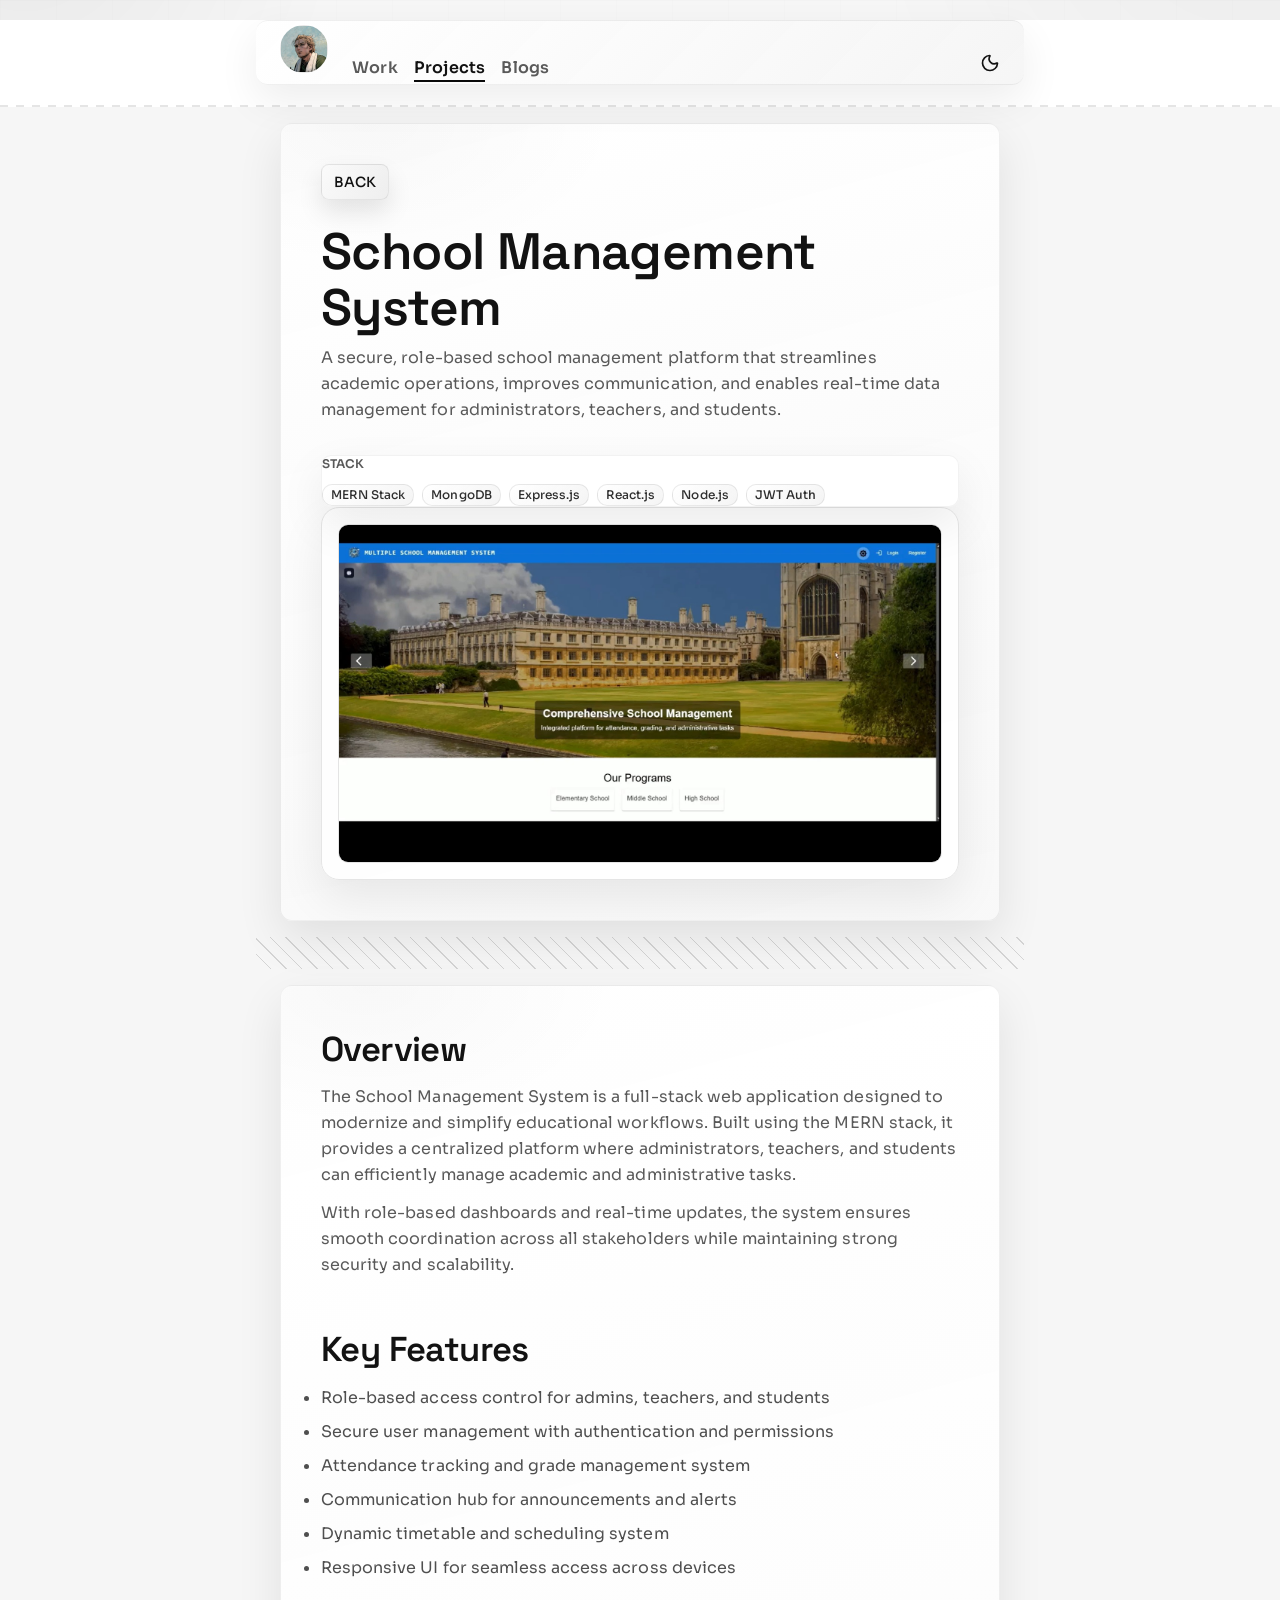
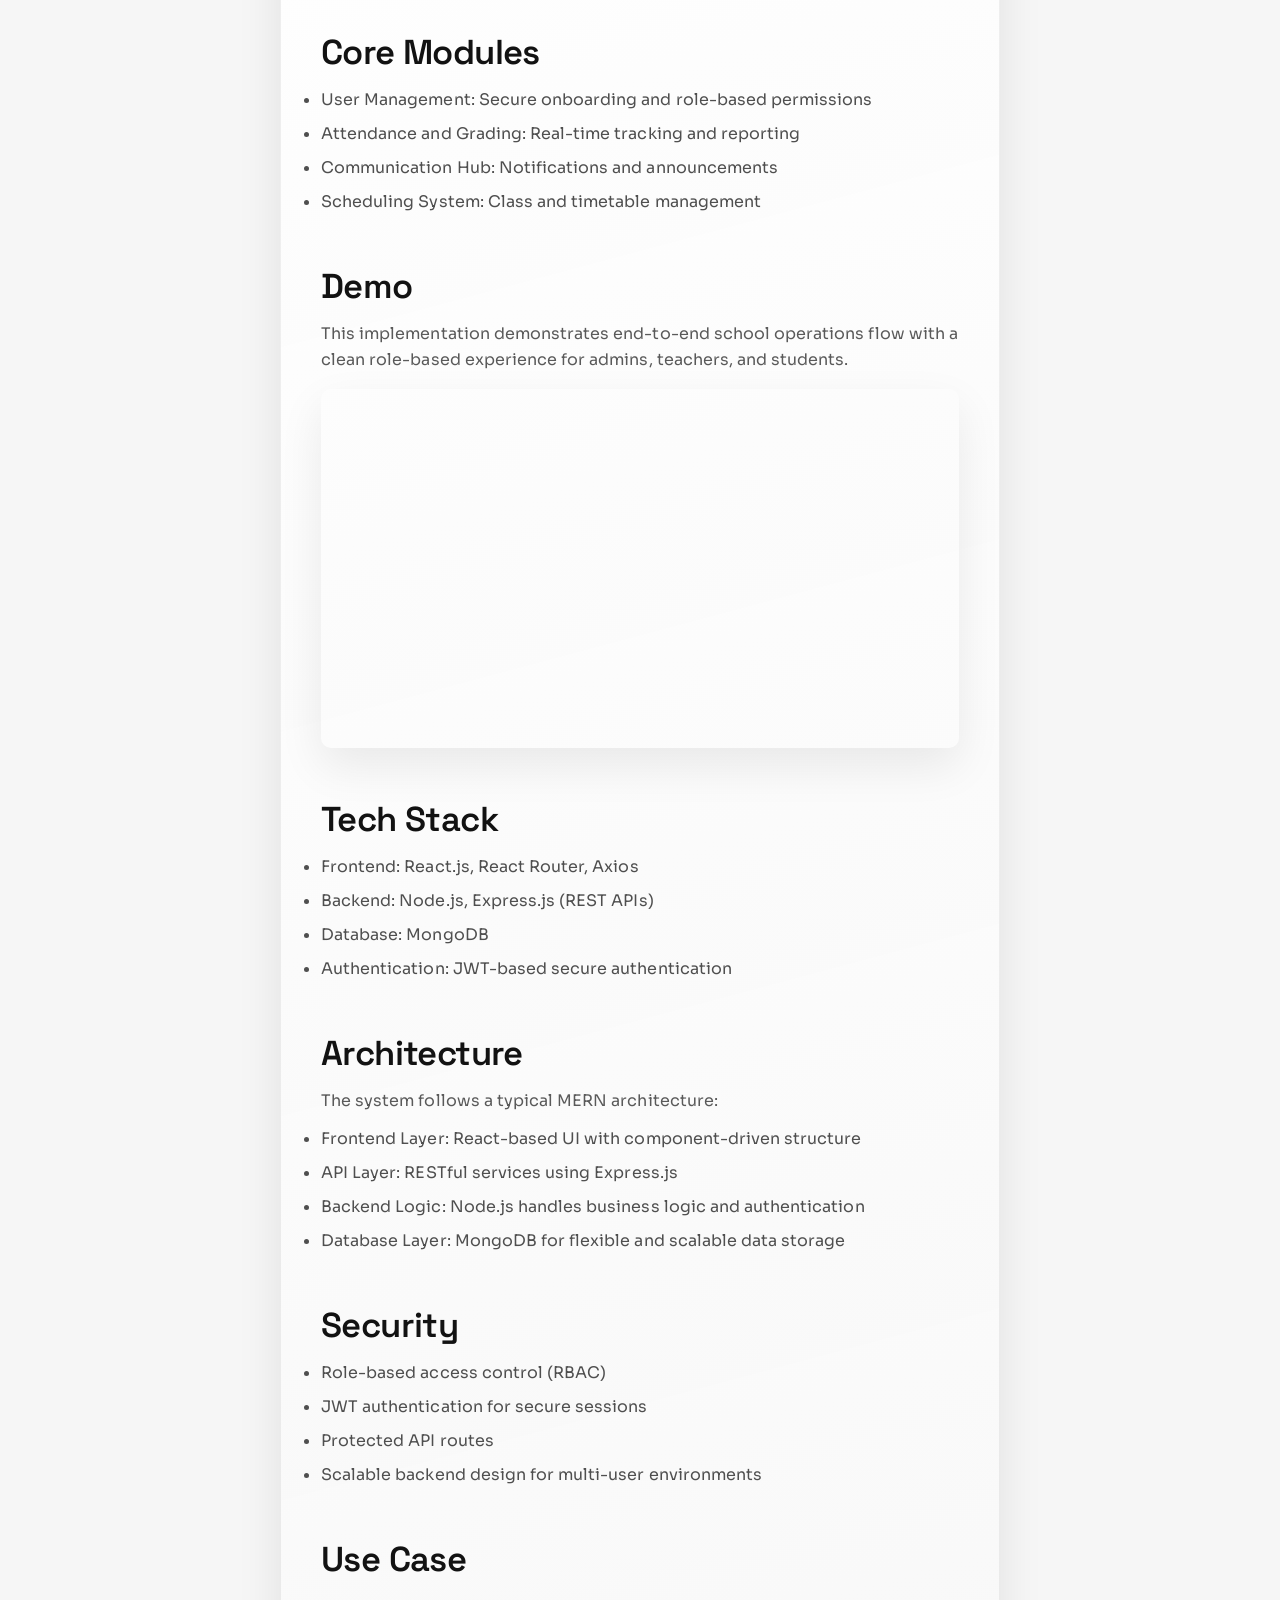
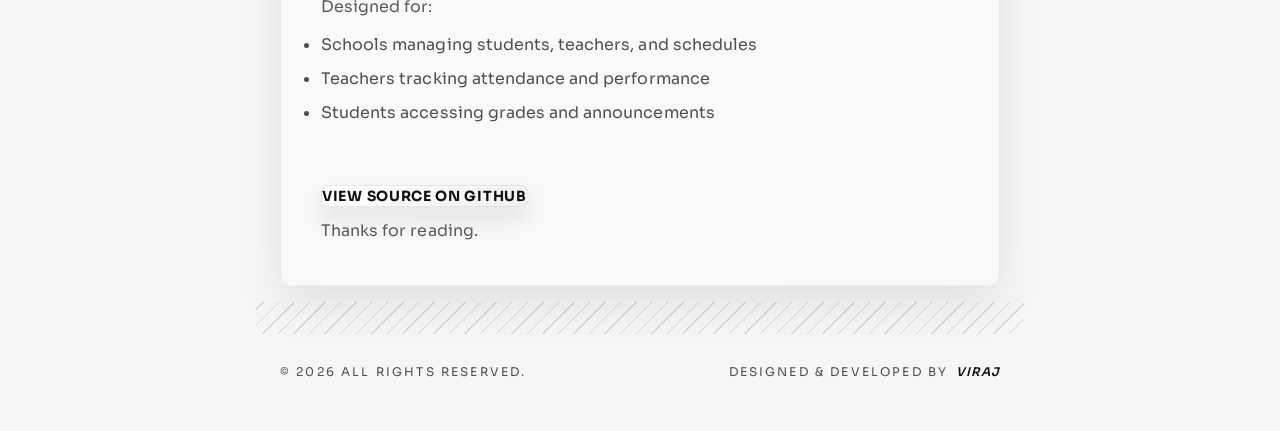
==== commit 4391e697: "my portfolio" ====
--- a/school-management-system.html
+++ b/school-management-system.html
@@ -1,10 +1,35 @@
 ﻿<!doctype html>
-<html lang="en" class="dark">
+<html lang="en">
 <head>
   <meta charset="UTF-8" />
   <meta name="viewport" content="width=device-width, initial-scale=1.0" />
   <title>School Management System | Case Study</title>
-  <link rel="stylesheet" href="./_next/static/chunks/a0b381fa0782d30a.css" />
+  <link rel="stylesheet" href="./_next/static/chunks/a0b381fa0782d30a.css" /><link rel="stylesheet" href="./custom.css" />
+  <script>
+    (function () {
+      const storageKey = "theme";
+      const classes = ["light", "dark"];
+      const root = document.documentElement;
+      let theme = "dark";
+
+      try {
+        const stored = localStorage.getItem(storageKey);
+        if (stored === "light" || stored === "dark") {
+          theme = stored;
+        } else if (stored === "system") {
+          theme = window.matchMedia("(prefers-color-scheme: dark)").matches ? "dark" : "light";
+        } else {
+          theme = window.matchMedia("(prefers-color-scheme: dark)").matches ? "dark" : "light";
+        }
+      } catch (error) {
+        theme = "dark";
+      }
+
+      root.classList.remove(...classes);
+      root.classList.add(theme);
+      root.style.colorScheme = theme;
+    })();
+  </script>
 </head>
 <body class="font-mono">
   <nav class="bg-background/60 sticky top-0 z-50 w-full font-mono backdrop-blur-md">
@@ -16,7 +41,13 @@
         <div class="not-typography hidden items-center gap-4 md:flex">
           <a class="hover:text-foreground/80 relative text-base no-underline transition-colors text-muted-foreground" href="./work.html">Work</a>
           <a class="hover:text-foreground/80 relative text-base no-underline transition-colors text-foreground font-semibold" href="./index.html">Projects<span class="bg-foreground absolute -bottom-0.5 left-0 h-0.5 w-full"></span></a>
-        </div>
+          <a class="hover:text-foreground/80 relative text-base no-underline transition-colors text-muted-foreground" href="./blogs.html">Blogs</a>
+        </div>
+      </div>
+      <div class="not-typography flex items-center gap-3">
+        <button class="cursor-pointer" type="button" data-theme-toggle>
+          <svg xmlns="http://www.w3.org/2000/svg" width="20" height="20" viewBox="0 0 24 24" fill="none" stroke="currentColor" stroke-width="2" stroke-linecap="round" stroke-linejoin="round" class=""><path d="M20.985 12.486a9 9 0 1 1-9.473-9.472c.405-.022.617.46.402.803a6 6 0 0 0 8.268 8.268c.344-.215.825-.004.803.401" style="transform:none;transform-origin:50% 50%;transform-box:fill-box"></path></svg><span class="sr-only">Toggle theme</span>
+        </button>
       </div>
     </div>
     <div class="shrink-0 w-full" style="border-width:1px;border-style:solid;border-image:repeating-linear-gradient(90deg,var(--color-border) 0 8px,transparent 8px 16px) 1"></div>
@@ -24,26 +55,33 @@
 
   <main class="font-mono">
     <div class="mx-auto max-w-3xl p-4" style="border-left-width:2px;border-right-width:2px;border-left-style:solid;border-right-style:solid;border-image:repeating-linear-gradient(180deg,var(--border) 0 8px,transparent 8px 16px) 1">
-      <section class="py-4 space-y-6">
-        <div class="flex flex-wrap items-center gap-3">
+      <section class="py-8 md:py-10 space-y-8 md:space-y-10">
+        <div class="flex flex-wrap items-center gap-3 mb-6 md:mb-8">
           <a class="inline-flex items-center justify-center whitespace-nowrap rounded-md text-sm font-medium border border-input bg-background hover:bg-accent hover:text-accent-foreground h-9 px-3" href="./index.html">BACK</a>
         </div>
 
-        <div class="space-y-4">
-          <h1 class="text-3xl font-bold tracking-tight">School Management System</h1>
-          <div class="flex flex-wrap gap-2">
-            <span class="inline-flex items-center rounded-md px-2 py-0.5 bg-primary/10 text-primary text-xs font-medium border-primary/30 border border-dashed">MERN Stack</span>
-            <span class="inline-flex items-center rounded-md px-2 py-0.5 bg-primary/10 text-primary text-xs font-medium border-primary/30 border border-dashed">MongoDB</span>
-            <span class="inline-flex items-center rounded-md px-2 py-0.5 bg-primary/10 text-primary text-xs font-medium border-primary/30 border border-dashed">Express.js</span>
-            <span class="inline-flex items-center rounded-md px-2 py-0.5 bg-primary/10 text-primary text-xs font-medium border-primary/30 border border-dashed">React.js</span>
-            <span class="inline-flex items-center rounded-md px-2 py-0.5 bg-primary/10 text-primary text-xs font-medium border-primary/30 border border-dashed">Node.js</span>
-            <span class="inline-flex items-center rounded-md px-2 py-0.5 bg-primary/10 text-primary text-xs font-medium border-primary/30 border border-dashed">JWT Auth</span>
+        <div class="space-y-6 md:space-y-7">
+          <h1 class="text-4xl md:text-5xl font-semibold tracking-tight">School Management System</h1>
+          <div class="grid gap-8 md:grid-cols-[1.2fr,0.8fr] md:items-start mt-2 md:mt-3">
+            <p class="text-muted-foreground leading-relaxed text-base md:text-lg max-w-2xl">A secure, role-based school management platform that streamlines academic operations, improves communication, and enables real-time data management for administrators, teachers, and students.</p>
+            <div class="rounded-xl border border-border/50 bg-background/60 p-5 md:p-6 shadow-[0px_1px_0px_0px_rgba(25,28,33,0.03),0px_0px_0px_1px_rgba(25,28,33,0.04)]">
+              <p class="text-xs font-semibold tracking-[0.22em] text-muted-foreground uppercase mb-3">Stack</p>
+              <div class="flex flex-wrap gap-2">
+                <span class="inline-flex items-center rounded-md px-2 py-0.5 bg-primary/10 text-primary text-xs font-medium border-primary/30 border border-dashed">MERN Stack</span>
+                <span class="inline-flex items-center rounded-md px-2 py-0.5 bg-primary/10 text-primary text-xs font-medium border-primary/30 border border-dashed">MongoDB</span>
+                <span class="inline-flex items-center rounded-md px-2 py-0.5 bg-primary/10 text-primary text-xs font-medium border-primary/30 border border-dashed">Express.js</span>
+                <span class="inline-flex items-center rounded-md px-2 py-0.5 bg-primary/10 text-primary text-xs font-medium border-primary/30 border border-dashed">React.js</span>
+                <span class="inline-flex items-center rounded-md px-2 py-0.5 bg-primary/10 text-primary text-xs font-medium border-primary/30 border border-dashed">Node.js</span>
+                <span class="inline-flex items-center rounded-md px-2 py-0.5 bg-primary/10 text-primary text-xs font-medium border-primary/30 border border-dashed">JWT Auth</span>
+              </div>
+            </div>
           </div>
-          <p class="text-muted-foreground leading-relaxed">A secure, role-based school management platform that streamlines academic operations, improves communication, and enables real-time data management for administrators, teachers, and students.</p>
-        </div>
-
-        <div class="relative aspect-video overflow-hidden rounded-xl shadow-[0px_2px_3px_-1px_rgba(0,0,0,0.1),0px_1px_0px_0px_rgba(25,28,33,0.02),0px_0px_0px_1px_rgba(25,28,33,0.08)]">
-          <img src="./WhatsApp%20Image%202026-04-07%20at%2018.15.05.jpeg" alt="School Management System" class="h-full w-full object-cover" />
+        </div>
+
+        <div class="rounded-2xl border border-border/60 bg-background/60 p-3 md:p-4 shadow-[0px_2px_4px_-2px_rgba(0,0,0,0.18),0px_0px_0px_1px_rgba(25,28,33,0.05)]">
+          <div class="relative aspect-video overflow-hidden rounded-xl">
+            <img src="./WhatsApp%20Image%202026-04-07%20at%2018.15.05.jpeg" alt="School Management System" class="h-full w-full object-cover" />
+          </div>
         </div>
       </section>
     </div>
@@ -53,16 +91,16 @@
     </div>
 
     <div class="mx-auto max-w-3xl p-4" style="border-left-width:2px;border-right-width:2px;border-left-style:solid;border-right-style:solid;border-image:repeating-linear-gradient(180deg,var(--border) 0 8px,transparent 8px 16px) 1">
-      <section class="py-4 space-y-10">
-        <div>
-          <h2 class="text-2xl font-semibold tracking-tight">Overview</h2>
-          <p class="text-muted-foreground mt-2 leading-relaxed">The School Management System is a full-stack web application designed to modernize and simplify educational workflows. Built using the MERN stack, it provides a centralized platform where administrators, teachers, and students can efficiently manage academic and administrative tasks.</p>
-          <p class="text-muted-foreground mt-2 leading-relaxed">With role-based dashboards and real-time updates, the system ensures smooth coordination across all stakeholders while maintaining strong security and scalability.</p>
-        </div>
-
-        <div>
-          <h2 class="text-2xl font-semibold tracking-tight">Key Features</h2>
-          <ul class="text-muted-foreground mt-2 list-disc space-y-2 pl-5 leading-relaxed">
+      <section class="py-8 md:py-10 space-y-12 md:space-y-14">
+        <div class="space-y-3">
+          <h2 class="text-2xl md:text-3xl font-semibold tracking-tight">Overview</h2>
+          <p class="text-muted-foreground mt-3 leading-relaxed text-base md:text-lg">The School Management System is a full-stack web application designed to modernize and simplify educational workflows. Built using the MERN stack, it provides a centralized platform where administrators, teachers, and students can efficiently manage academic and administrative tasks.</p>
+          <p class="text-muted-foreground mt-3 leading-relaxed text-base md:text-lg">With role-based dashboards and real-time updates, the system ensures smooth coordination across all stakeholders while maintaining strong security and scalability.</p>
+        </div>
+
+        <div class="space-y-3">
+          <h2 class="text-2xl md:text-3xl font-semibold tracking-tight">Key Features</h2>
+          <ul class="text-muted-foreground mt-3 list-disc space-y-2 pl-5 leading-relaxed">
             <li>Role-based access control for admins, teachers, and students</li>
             <li>Secure user management with authentication and permissions</li>
             <li>Attendance tracking and grade management system</li>
@@ -72,9 +110,9 @@
           </ul>
         </div>
 
-        <div>
-          <h2 class="text-2xl font-semibold tracking-tight">Core Modules</h2>
-          <ul class="text-muted-foreground mt-2 list-disc space-y-2 pl-5 leading-relaxed">
+        <div class="space-y-3">
+          <h2 class="text-2xl md:text-3xl font-semibold tracking-tight">Core Modules</h2>
+          <ul class="text-muted-foreground mt-3 list-disc space-y-2 pl-5 leading-relaxed">
             <li>User Management: Secure onboarding and role-based permissions</li>
             <li>Attendance and Grading: Real-time tracking and reporting</li>
             <li>Communication Hub: Notifications and announcements</li>
@@ -82,9 +120,9 @@
           </ul>
         </div>
 
-        <div>
-          <h2 class="text-2xl font-semibold tracking-tight">Demo</h2>
-          <p class="text-muted-foreground mt-2 leading-relaxed">This implementation demonstrates end-to-end school operations flow with a clean role-based experience for admins, teachers, and students.</p>
+        <div class="space-y-3">
+          <h2 class="text-2xl md:text-3xl font-semibold tracking-tight">Demo</h2>
+          <p class="text-muted-foreground mt-3 leading-relaxed text-base md:text-lg">This implementation demonstrates end-to-end school operations flow with a clean role-based experience for admins, teachers, and students.</p>
           <div class="mt-4 relative aspect-video overflow-hidden rounded-xl shadow-[0px_2px_3px_-1px_rgba(0,0,0,0.1),0px_1px_0px_0px_rgba(25,28,33,0.02),0px_0px_0px_1px_rgba(25,28,33,0.08)]">
             <iframe
               class="h-full w-full"
@@ -98,9 +136,9 @@
           </div>
         </div>
 
-        <div>
-          <h2 class="text-2xl font-semibold tracking-tight">Tech Stack</h2>
-          <ul class="text-muted-foreground mt-2 list-disc space-y-2 pl-5 leading-relaxed">
+        <div class="space-y-3">
+          <h2 class="text-2xl md:text-3xl font-semibold tracking-tight">Tech Stack</h2>
+          <ul class="text-muted-foreground mt-3 list-disc space-y-2 pl-5 leading-relaxed">
             <li>Frontend: React.js, React Router, Axios</li>
             <li>Backend: Node.js, Express.js (REST APIs)</li>
             <li>Database: MongoDB</li>
@@ -108,10 +146,10 @@
           </ul>
         </div>
 
-        <div>
-          <h2 class="text-2xl font-semibold tracking-tight">Architecture</h2>
-          <p class="text-muted-foreground mt-2 leading-relaxed">The system follows a typical MERN architecture:</p>
-          <ul class="text-muted-foreground mt-2 list-disc space-y-2 pl-5 leading-relaxed">
+        <div class="space-y-3">
+          <h2 class="text-2xl md:text-3xl font-semibold tracking-tight">Architecture</h2>
+          <p class="text-muted-foreground mt-3 leading-relaxed text-base md:text-lg">The system follows a typical MERN architecture:</p>
+          <ul class="text-muted-foreground mt-3 list-disc space-y-2 pl-5 leading-relaxed">
             <li>Frontend Layer: React-based UI with component-driven structure</li>
             <li>API Layer: RESTful services using Express.js</li>
             <li>Backend Logic: Node.js handles business logic and authentication</li>
@@ -119,9 +157,9 @@
           </ul>
         </div>
 
-        <div>
-          <h2 class="text-2xl font-semibold tracking-tight">Security</h2>
-          <ul class="text-muted-foreground mt-2 list-disc space-y-2 pl-5 leading-relaxed">
+        <div class="space-y-3">
+          <h2 class="text-2xl md:text-3xl font-semibold tracking-tight">Security</h2>
+          <ul class="text-muted-foreground mt-3 list-disc space-y-2 pl-5 leading-relaxed">
             <li>Role-based access control (RBAC)</li>
             <li>JWT authentication for secure sessions</li>
             <li>Protected API routes</li>
@@ -129,10 +167,10 @@
           </ul>
         </div>
 
-        <div>
-          <h2 class="text-2xl font-semibold tracking-tight">Use Case</h2>
-          <p class="text-muted-foreground mt-2 leading-relaxed">Designed for:</p>
-          <ul class="text-muted-foreground mt-2 list-disc space-y-2 pl-5 leading-relaxed">
+        <div class="space-y-3">
+          <h2 class="text-2xl md:text-3xl font-semibold tracking-tight">Use Case</h2>
+          <p class="text-muted-foreground mt-3 leading-relaxed text-base md:text-lg">Designed for:</p>
+          <ul class="text-muted-foreground mt-3 list-disc space-y-2 pl-5 leading-relaxed">
             <li>Schools managing students, teachers, and schedules</li>
             <li>Teachers tracking attendance and performance</li>
             <li>Students accessing grades and announcements</li>
@@ -150,15 +188,35 @@
       <div class="absolute inset-0" style="background-image:repeating-linear-gradient(-45deg, transparent, transparent 10px, currentcolor 10px, currentcolor 11px);opacity:0.15"></div>
     </div>
 
-    <div class="mx-auto max-w-3xl p-4" style="border-left-width:2px;border-right-width:2px;border-left-style:solid;border-right-style:solid;border-image:repeating-linear-gradient(180deg,var(--border) 0 8px,transparent 8px 16px) 1">
-      <footer class="text-muted-foreground flex flex-col items-center justify-between gap-4 px-4 pb-8 text-[11px] tracking-wide transition-colors md:flex-row md:px-6">
-        <p class="tracking-widest uppercase opacity-80">© 2026 All rights reserved.</p>
-        <div class="flex items-center gap-1.5 uppercase opacity-90 transition-opacity hover:opacity-100">
-          <span class="font-light">Developed by</span>
-          <span class="text-foreground text-[16px] font-medium capitalize italic">Viraj</span>
-        </div>
-      </footer>
-    </div>
   </main>
+  <script>
+    (function () {
+      const storageKey = "theme";
+      const classes = ["light", "dark"];
+      const button = document.querySelector("[data-theme-toggle]");
+
+      if (!button) return;
+
+      button.addEventListener("click", function () {
+        const root = document.documentElement;
+        const isDark = root.classList.contains("dark");
+        const next = isDark ? "light" : "dark";
+
+        root.classList.remove(...classes);
+        root.classList.add(next);
+        root.style.colorScheme = next;
+
+        try {
+          localStorage.setItem(storageKey, next);
+        } catch (error) {
+          // Ignore storage errors.
+        }
+      });
+    })();
+  </script>
+<footer class="site-footer"><span>&copy; 2026 ALL RIGHTS RESERVED.</span><span class="footer-right">DESIGNED &amp; DEVELOPED BY <span class="footer-name">Viraj</span></span></footer>
 </body>
 </html>
+
+
+
--- a/custom.css
+++ b/custom.css
@@ -0,0 +1,523 @@
+@import url("https://fonts.googleapis.com/css2?family=Sora:wght@400;500;600;700&family=Space+Grotesk:wght@500;600;700&display=swap");
+
+:root {
+  --bg: #f6f6f6;
+  --ink: #121212;
+  --muted: #4f4f4f;
+  --panel: rgba(255, 255, 255, 0.95);
+  --panel-strong: rgba(255, 255, 255, 0.99);
+  --panel-border: rgba(0, 0, 0, 0.06);
+  --accent: #0f0f0f;
+  --accent-2: #2b2b2b;
+  --accent-3: #5a5a5a;
+  --ring: rgba(15, 15, 15, 0.2);
+  --shadow-soft: 0 18px 45px rgba(0, 0, 0, 0.08);
+  --shadow-strong: 0 28px 70px rgba(0, 0, 0, 0.12);
+}
+
+.dark {
+  --bg: #010101;
+  --ink: #f7f7f7;
+  --muted: #a0a0a0;
+  --panel: rgba(4, 4, 4, 0.97);
+  --panel-strong: rgba(4, 4, 4, 0.99);
+  --panel-border: rgba(255, 255, 255, 0.08);
+  --accent: #f7f7f7;
+  --accent-2: #dcdcdc;
+  --accent-3: #9a9a9a;
+  --ring: rgba(247, 247, 247, 0.28);
+  --shadow-soft: 0 26px 70px rgba(0, 0, 0, 0.86);
+  --shadow-strong: 0 48px 120px rgba(0, 0, 0, 0.94);
+}
+
+* {
+  box-sizing: border-box;
+}
+
+html,
+body {
+  background: var(--bg);
+  color: var(--ink);
+  font-family: "Sora", sans-serif;
+  line-height: 1.72;
+  letter-spacing: 0.04px;
+}
+
+.font-mono {
+  font-family: "Sora", sans-serif !important;
+}
+
+body::before {
+  content: "";
+  position: fixed;
+  inset: -20% -10% -10% -10%;
+  background:
+    radial-gradient(520px 460px at 10% 10%, rgba(0, 0, 0, 0.05), transparent 60%),
+    radial-gradient(620px 520px at 90% 8%, rgba(0, 0, 0, 0.04), transparent 62%),
+    radial-gradient(720px 620px at 50% 88%, rgba(0, 0, 0, 0.03), transparent 66%);
+  filter: blur(8px);
+  z-index: -2;
+  pointer-events: none;
+}
+
+body::after {
+  content: "";
+  position: fixed;
+  inset: 0;
+  background-image:
+    linear-gradient(180deg, rgba(0, 0, 0, 0.05) 1px, transparent 1px),
+    linear-gradient(90deg, rgba(0, 0, 0, 0.04) 1px, transparent 1px);
+  background-size: 56px 56px;
+  opacity: 0.25;
+  z-index: -1;
+  pointer-events: none;
+}
+
+.dark body::before {
+  background:
+    radial-gradient(520px 460px at 10% 10%, rgba(255, 255, 255, 0.04), transparent 60%),
+    radial-gradient(620px 520px at 90% 8%, rgba(255, 255, 255, 0.03), transparent 62%),
+    radial-gradient(720px 620px at 50% 88%, rgba(255, 255, 255, 0.02), transparent 66%);
+}
+
+.dark body::after {
+  background-image:
+    linear-gradient(180deg, rgba(255, 255, 255, 0.04) 1px, transparent 1px),
+    linear-gradient(90deg, rgba(255, 255, 255, 0.03) 1px, transparent 1px);
+  opacity: 0.1;
+}
+
+h1,
+h2,
+h3,
+h4,
+h5,
+h6 {
+  font-family: "Space Grotesk", sans-serif !important;
+  color: var(--ink);
+  letter-spacing: -0.6px;
+}
+
+h1 {
+  font-size: clamp(2.1rem, 1.2rem + 2.6vw, 3.2rem);
+  line-height: 1.1;
+}
+
+.text-muted-foreground {
+  color: var(--muted) !important;
+}
+
+.text-foreground {
+  color: var(--ink) !important;
+}
+
+html:not(.dark) .text-muted-foreground,
+html:not(.dark) .text-neutral-500,
+html:not(.dark) .text-neutral-400,
+html:not(.dark) .text-zinc-500,
+html:not(.dark) .text-zinc-400 {
+  color: #5a5a5a !important;
+}
+
+html:not(.dark) .text-foreground,
+html:not(.dark) h1,
+html:not(.dark) h2,
+html:not(.dark) h3,
+html:not(.dark) h4,
+html:not(.dark) h5,
+html:not(.dark) h6 {
+  color: #121212 !important;
+}
+
+html:not(.dark) .text-foreground\/80,
+html:not(.dark) .text-foreground\/70,
+html:not(.dark) .text-foreground\/60 {
+  color: #2b2b2b !important;
+}
+
+html:not(.dark) .opacity-70,
+html:not(.dark) .opacity-80 {
+  opacity: 0.9 !important;
+}
+
+.max-w-3xl {
+  max-width: 48rem !important;
+  padding-left: 24px !important;
+  padding-right: 24px !important;
+}
+
+.max-w-3xl[style] {
+  border-left: none !important;
+  border-right: none !important;
+  border-image: none !important;
+}
+
+nav {
+  background: transparent !important;
+}
+
+nav .max-w-3xl {
+  margin: 20px auto !important;
+  border-radius: 12px;
+  border: 1px solid var(--panel-border) !important;
+  background: linear-gradient(135deg, rgba(255, 255, 255, 0.99), rgba(245, 245, 245, 0.95)) !important;
+  box-shadow: 0 16px 40px rgba(0, 0, 0, 0.07);
+  backdrop-filter: blur(16px);
+}
+
+nav a {
+  font-weight: 600;
+  letter-spacing: 0.2px;
+  position: relative;
+  transition: color 0.2s ease;
+}
+
+nav a:hover {
+  color: var(--accent) !important;
+}
+
+nav a::after {
+  content: "";
+  position: absolute;
+  left: 0;
+  bottom: -6px;
+  height: 2px;
+  width: 100%;
+  background: linear-gradient(90deg, var(--accent), var(--accent-3));
+  transform: scaleX(0);
+  transform-origin: left;
+  transition: transform 0.2s ease;
+}
+
+nav a:hover::after {
+  transform: scaleX(1);
+}
+
+.bg-background,
+.bg-background\/60,
+.bg-background\/80,
+.bg-background\/20 {
+  background: var(--panel) !important;
+}
+
+main section {
+  position: relative;
+  background: linear-gradient(165deg, rgba(255, 255, 255, 0.99), rgba(248, 248, 248, 0.96));
+  border: 1px solid rgba(0, 0, 0, 0.06);
+  border-radius: 12px;
+  padding: 40px;
+  box-shadow: 0 18px 46px rgba(0, 0, 0, 0.09);
+  overflow: hidden;
+  transition: transform 0.25s ease, box-shadow 0.25s ease, border-color 0.25s ease;
+}
+
+main section::before {
+  content: "";
+  position: absolute;
+  inset: 0;
+  background: radial-gradient(460px 260px at 12% 0%, rgba(0, 0, 0, 0.04), transparent 55%);
+  opacity: 0.7;
+  pointer-events: none;
+}
+
+main section::after {
+  content: "";
+  position: absolute;
+  inset: 0;
+  border-radius: inherit;
+  box-shadow: inset 0 1px 0 rgba(255, 255, 255, 0.08);
+  pointer-events: none;
+}
+
+main section + section {
+  margin-top: 40px;
+}
+
+main section h2 {
+  font-size: clamp(1.6rem, 1.2rem + 1.2vw, 2.2rem) !important;
+}
+
+section p,
+section li {
+  color: var(--muted);
+}
+
+a.inline-flex,
+button.inline-flex,
+button[type="button"] {
+  border-radius: 8px !important;
+}
+
+a.inline-flex {
+  background: linear-gradient(135deg, #ffffff, #f1f1f1) !important;
+  color: #111111 !important;
+  border: 1px solid rgba(0, 0, 0, 0.08) !important;
+  box-shadow: 0 12px 24px rgba(0, 0, 0, 0.1);
+  transition: transform 0.2s ease, box-shadow 0.2s ease, opacity 0.2s ease;
+}
+
+a.inline-flex:hover {
+  transform: translateY(-2px);
+  box-shadow: var(--shadow-strong);
+}
+
+a.inline-flex.bg-secondary {
+  background: linear-gradient(135deg, #f3f3f3, #e8e8e8) !important;
+}
+
+.rounded-xl,
+.rounded-md {
+  border-radius: 10px !important;
+}
+
+img,
+video {
+  border-radius: 10px;
+  border: 1px solid rgba(0, 0, 0, 0.1);
+  box-shadow: 0 14px 28px rgba(0, 0, 0, 0.14);
+}
+
+ul.not-prose span.inline-flex,
+span.inline-flex.items-center.rounded-md {
+  background: linear-gradient(135deg, rgba(255, 255, 255, 0.97), rgba(244, 244, 244, 0.94)) !important;
+  border: 1px solid rgba(0, 0, 0, 0.08) !important;
+  color: #2f2f2f !important;
+}
+
+a.flex.items-center.gap-2.rounded-xl,
+a.flex.items-center.gap-2.rounded-xl.px-4.py-2 {
+  background: linear-gradient(135deg, rgba(255, 255, 255, 0.99), rgba(244, 244, 244, 0.95)) !important;
+  border: 1px solid rgba(0, 0, 0, 0.08) !important;
+  color: #2b2b2b !important;
+  box-shadow: 0 10px 24px rgba(0, 0, 0, 0.12);
+  transition: transform 0.2s ease, box-shadow 0.2s ease;
+}
+
+a.flex.items-center.gap-2.rounded-xl:hover {
+  transform: translateY(-2px);
+  box-shadow: 0 16px 32px rgba(0, 0, 0, 0.18);
+}
+
+html:not(.dark) nav .max-w-3xl {
+  background: linear-gradient(135deg, rgba(255, 255, 255, 0.99), rgba(245, 245, 245, 0.95)) !important;
+  box-shadow: 0 16px 40px rgba(0, 0, 0, 0.07);
+}
+
+html:not(.dark) main section {
+  background: linear-gradient(165deg, rgba(255, 255, 255, 0.99), rgba(248, 248, 248, 0.96));
+  border: 1px solid rgba(0, 0, 0, 0.06);
+  box-shadow: 0 18px 46px rgba(0, 0, 0, 0.09);
+}
+
+html:not(.dark) main section::before {
+  background: radial-gradient(460px 260px at 12% 0%, rgba(0, 0, 0, 0.04), transparent 55%);
+}
+
+html:not(.dark) a.inline-flex {
+  background: linear-gradient(135deg, #ffffff, #f1f1f1) !important;
+  color: #111111 !important;
+  border: 1px solid rgba(0, 0, 0, 0.08) !important;
+  box-shadow: 0 12px 24px rgba(0, 0, 0, 0.1);
+}
+
+html:not(.dark) a.inline-flex.bg-secondary {
+  background: linear-gradient(135deg, #f3f3f3, #e8e8e8) !important;
+}
+
+html:not(.dark) ul.not-prose span.inline-flex,
+html:not(.dark) span.inline-flex.items-center.rounded-md {
+  background: linear-gradient(135deg, rgba(255, 255, 255, 0.97), rgba(244, 244, 244, 0.94)) !important;
+  border: 1px solid rgba(0, 0, 0, 0.08) !important;
+  color: #2f2f2f !important;
+}
+
+html:not(.dark) a.flex.items-center.gap-2.rounded-xl,
+html:not(.dark) a.flex.items-center.gap-2.rounded-xl.px-4.py-2 {
+  background: linear-gradient(135deg, rgba(255, 255, 255, 0.99), rgba(244, 244, 244, 0.95)) !important;
+  border: 1px solid rgba(0, 0, 0, 0.08) !important;
+  color: #2b2b2b !important;
+  box-shadow: 0 10px 22px rgba(0, 0, 0, 0.1);
+}
+
+html:not(.dark) a.flex.items-center.gap-2.rounded-xl:hover {
+  box-shadow: 0 16px 32px rgba(0, 0, 0, 0.18);
+}
+
+html:not(.dark) img,
+html:not(.dark) video {
+  border: 1px solid rgba(0, 0, 0, 0.1);
+  box-shadow: 0 14px 28px rgba(0, 0, 0, 0.14);
+}
+
+html:not(.dark) .relative.flex.w-full.flex-col.items-center.justify-center.overflow-hidden .text-white {
+  color: #121212 !important;
+  text-shadow: none !important;
+}
+
+.dark nav .max-w-3xl {
+  background: linear-gradient(135deg, rgba(6, 6, 6, 0.98), rgba(18, 18, 18, 0.92)) !important;
+  border: 1px solid rgba(255, 255, 255, 0.06) !important;
+  box-shadow: 0 24px 60px rgba(0, 0, 0, 0.75);
+}
+
+.dark main section {
+  background: linear-gradient(165deg, rgba(6, 6, 6, 0.98), rgba(18, 18, 18, 0.94));
+  border: 1px solid rgba(255, 255, 255, 0.07);
+  box-shadow: 0 30px 70px rgba(0, 0, 0, 0.7);
+}
+
+.dark main section::before {
+  background: radial-gradient(460px 260px at 12% 0%, rgba(255, 255, 255, 0.08), transparent 55%);
+}
+
+.dark a.inline-flex {
+  background: linear-gradient(135deg, #0a0a0a, #1c1c1c) !important;
+  color: #f8fafc !important;
+  border: 1px solid rgba(255, 255, 255, 0.12) !important;
+  box-shadow: 0 16px 36px rgba(0, 0, 0, 0.55);
+}
+
+.dark a.inline-flex.bg-secondary {
+  background: linear-gradient(135deg, #111111, #262626) !important;
+}
+
+.dark ul.not-prose span.inline-flex,
+.dark span.inline-flex.items-center.rounded-md {
+  background: linear-gradient(135deg, rgba(8, 8, 8, 0.96), rgba(18, 18, 18, 0.92)) !important;
+  border: 1px solid rgba(255, 255, 255, 0.06) !important;
+  color: #e5e7eb !important;
+}
+
+.dark a.flex.items-center.gap-2.rounded-xl,
+.dark a.flex.items-center.gap-2.rounded-xl.px-4.py-2 {
+  background: linear-gradient(135deg, rgba(7, 7, 7, 0.98), rgba(18, 18, 18, 0.92)) !important;
+  border: 1px solid rgba(255, 255, 255, 0.06) !important;
+  color: #e5e7eb !important;
+  box-shadow: 0 12px 26px rgba(0, 0, 0, 0.6);
+}
+
+.dark a.flex.items-center.gap-2.rounded-xl:hover {
+  box-shadow: 0 18px 36px rgba(0, 0, 0, 0.72);
+}
+
+.dark img,
+.dark video {
+  border: 1px solid rgba(255, 255, 255, 0.08);
+  box-shadow: 0 18px 40px rgba(0, 0, 0, 0.7);
+}
+
+div[class*="shadow"],
+section {
+  box-shadow: var(--shadow-soft);
+}
+
+@keyframes riseIn {
+  from {
+    opacity: 0;
+    transform: translateY(12px);
+  }
+  to {
+    opacity: 1;
+    transform: translateY(0);
+  }
+}
+
+main section {
+  animation: riseIn 0.7s ease both;
+}
+
+main section:nth-of-type(2) {
+  animation-delay: 0.08s;
+}
+
+main section:nth-of-type(3) {
+  animation-delay: 0.16s;
+}
+
+main section:nth-of-type(4) {
+  animation-delay: 0.24s;
+}
+
+.pb-safe.fixed {
+  background: var(--panel-strong) !important;
+  border-top: 1px solid var(--panel-border) !important;
+  box-shadow: 0 -18px 40px rgba(15, 23, 42, 0.2);
+}
+
+main section:hover {
+  transform: translateY(-3px);
+  box-shadow: var(--shadow-strong);
+  border-color: rgba(255, 255, 255, 0.14);
+}
+
+.dark main section:hover {
+  border-color: rgba(255, 255, 255, 0.08);
+}
+
+a.inline-flex:focus-visible,
+button:focus-visible,
+button[type="button"]:focus-visible {
+  outline: 2px solid var(--ring);
+  outline-offset: 3px;
+}
+
+.site-footer {
+  max-width: 48rem;
+  margin: 28px auto 48px;
+  padding: 0 24px;
+  display: flex;
+  align-items: center;
+  justify-content: space-between;
+  gap: 16px;
+  font-size: 12px;
+  text-transform: uppercase;
+  letter-spacing: 0.18em;
+  color: var(--muted);
+}
+
+.site-footer .footer-right {
+  display: flex;
+  align-items: baseline;
+  gap: 8px;
+  text-align: right;
+}
+
+.site-footer .footer-name {
+  font-style: italic;
+  font-weight: 600;
+  letter-spacing: 0.08em;
+  color: var(--ink);
+}
+
+@media (max-width: 640px) {
+  .site-footer {
+    flex-direction: column;
+    align-items: center;
+    text-align: center;
+    letter-spacing: 0.12em;
+  }
+
+  .site-footer .footer-right {
+    justify-content: center;
+    text-align: center;
+  }
+}
+
+@media (max-width: 640px) {
+  .max-w-3xl {
+    padding-left: 16px !important;
+    padding-right: 16px !important;
+  }
+
+  main section {
+    padding: 24px;
+  }
+}
+
+@media (prefers-reduced-motion: reduce) {
+  * {
+    animation-duration: 0.01ms !important;
+    animation-iteration-count: 1 !important;
+    transition-duration: 0.01ms !important;
+  }
+}
